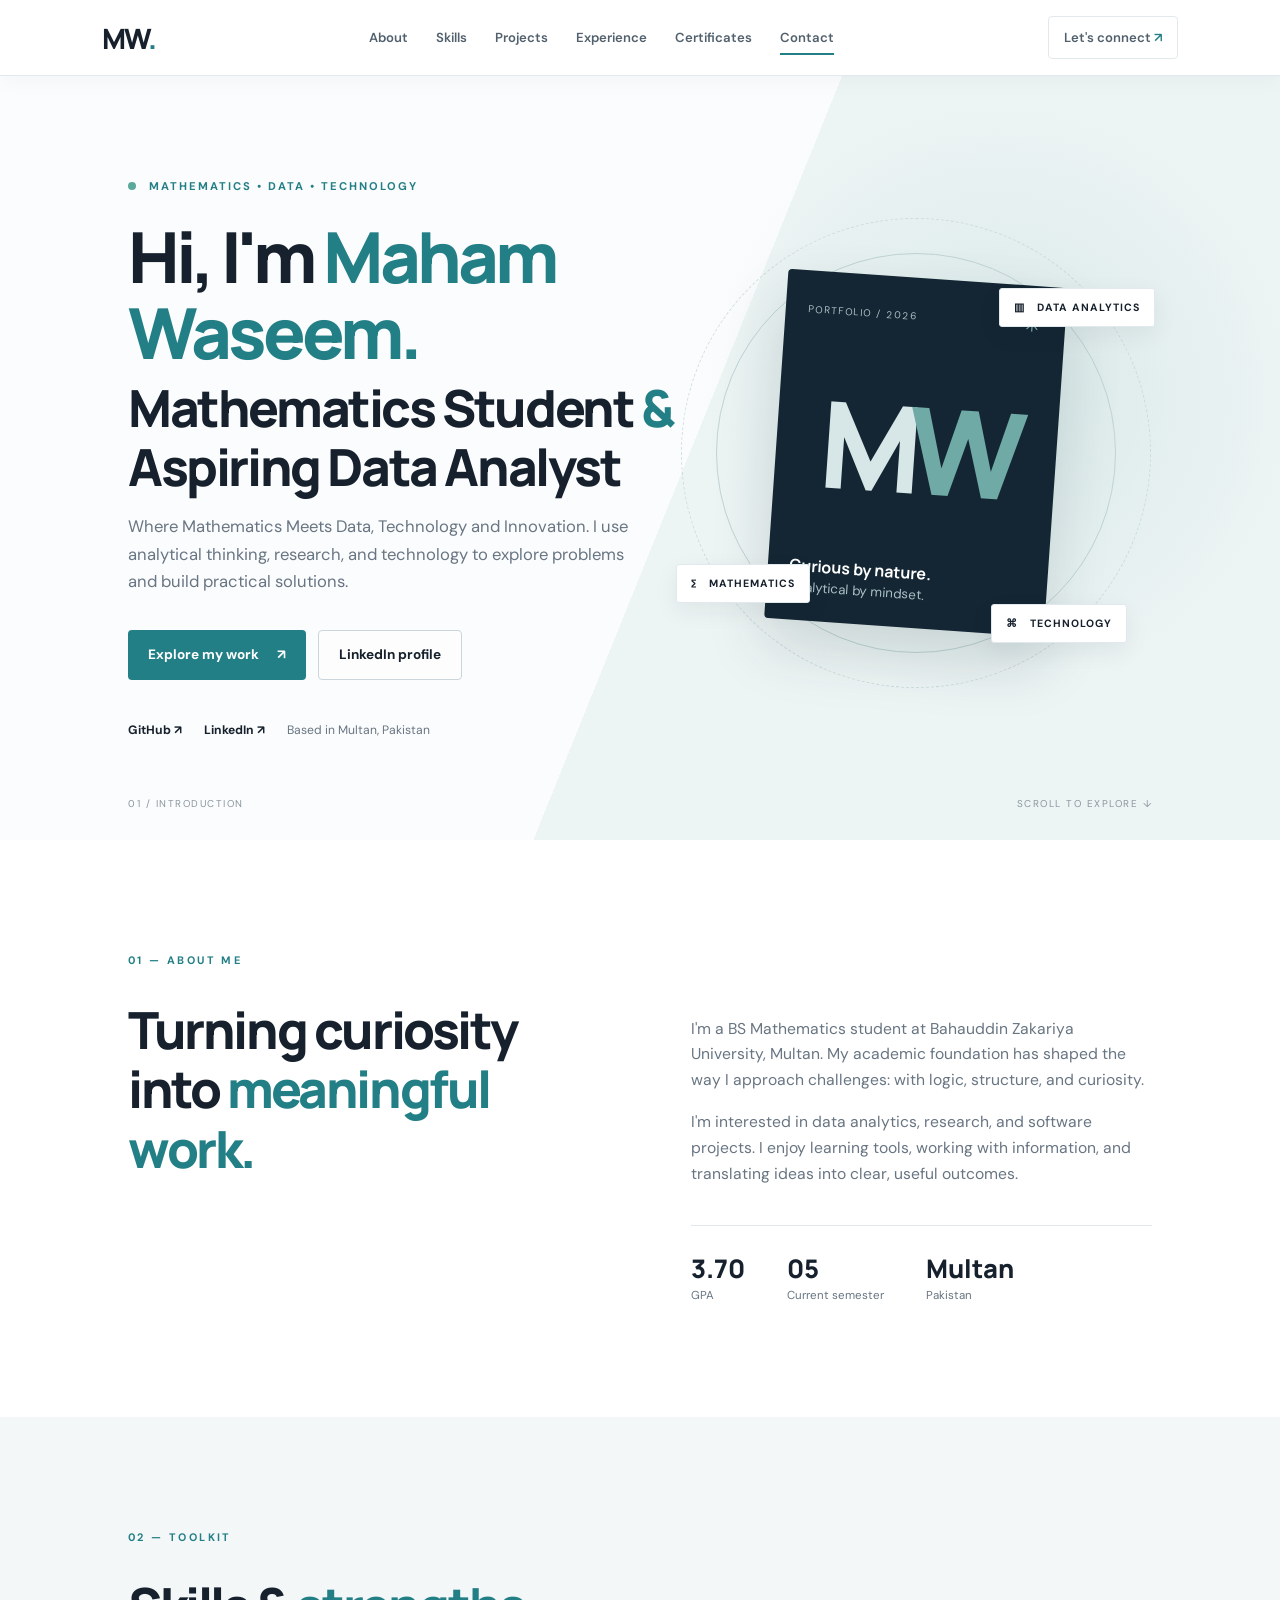
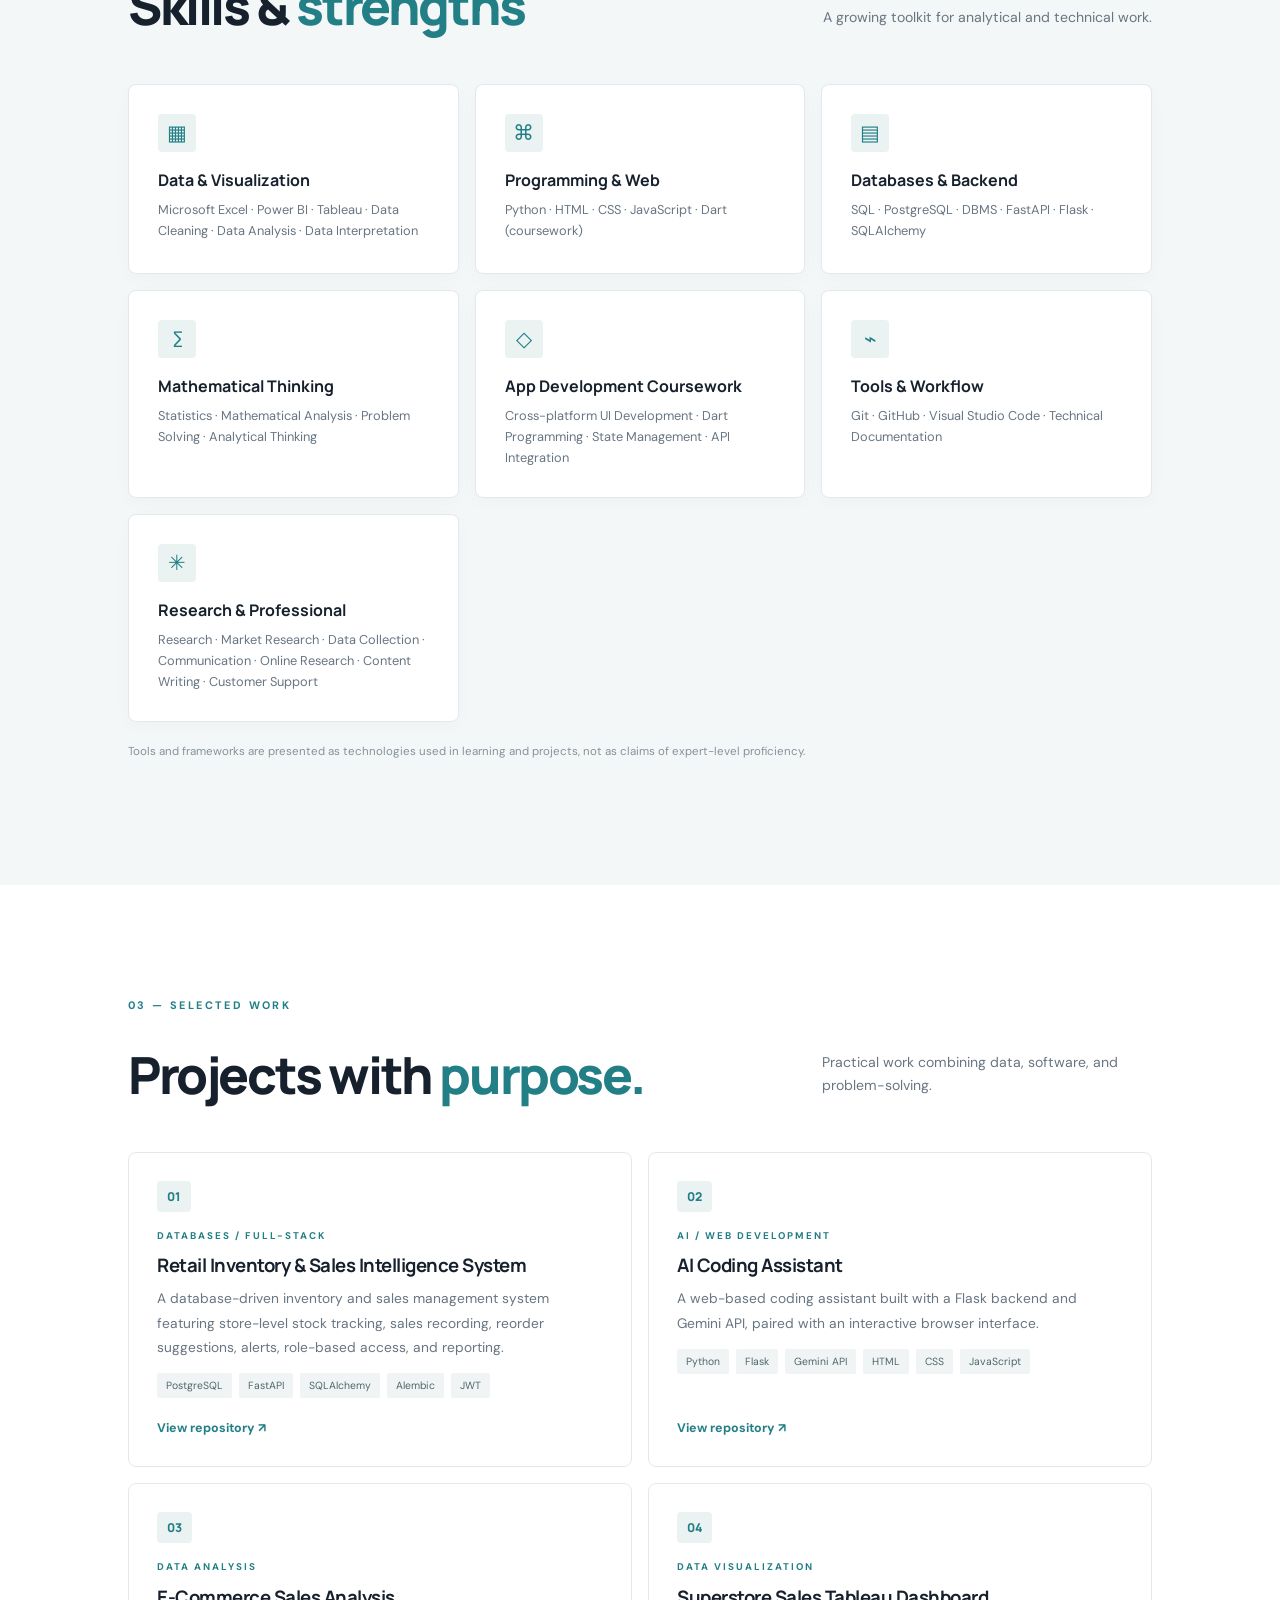
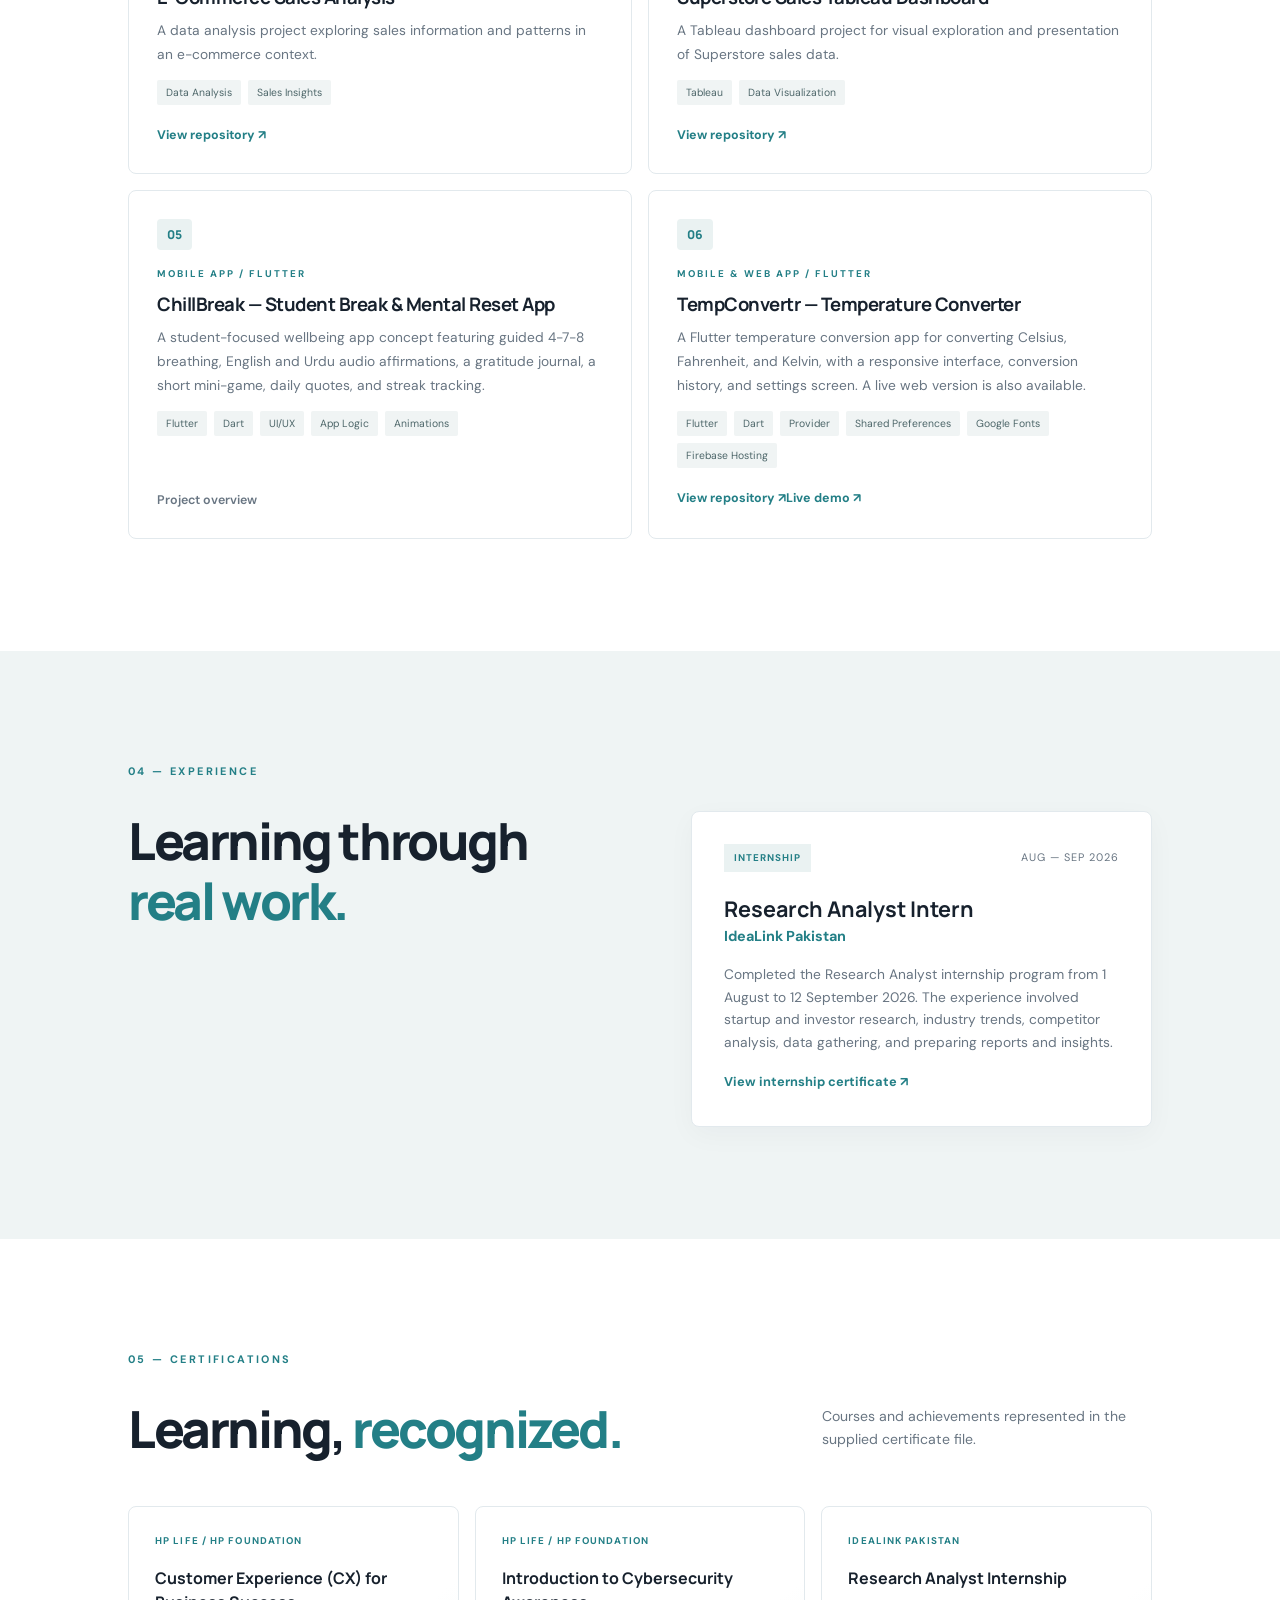
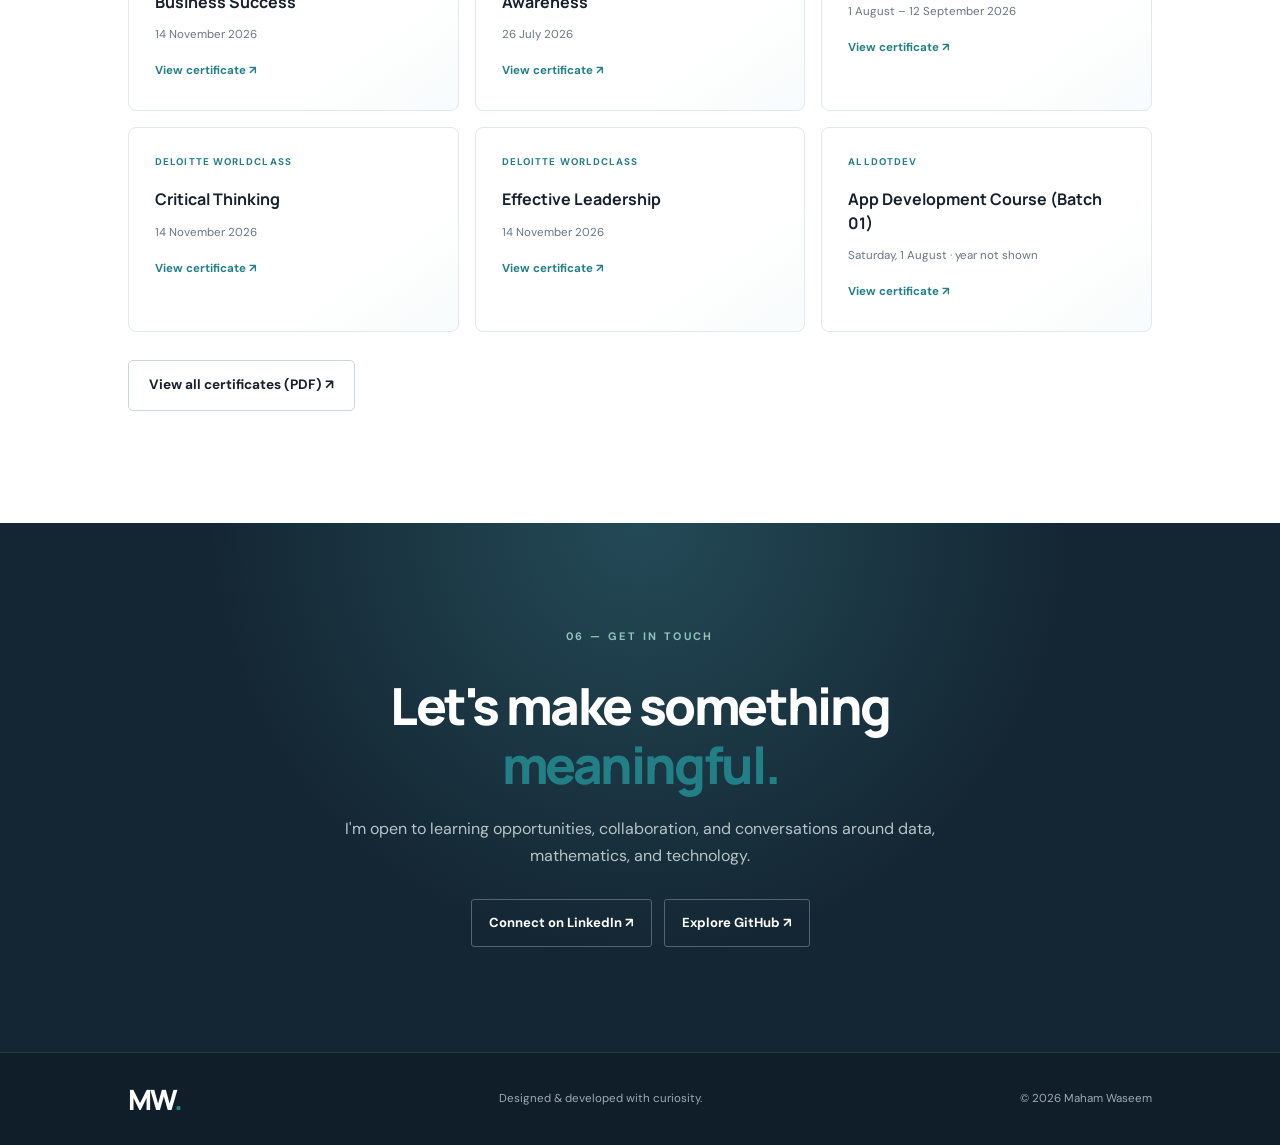
==== index.html @ f06b2d62 "Add TempConvertr Flutter project to portfolio" ====
<!doctype html>
<html lang="en">
<head>
<meta charset="utf-8"><meta name="viewport" content="width=device-width, initial-scale=1">
<meta name="description" content="Maham Waseem — Mathematics student, aspiring data analyst, and technology enthusiast.">
<title>Maham Waseem | Portfolio</title>
<link rel="preconnect" href="https://fonts.googleapis.com"><link rel="preconnect" href="https://fonts.gstatic.com" crossorigin>
<link href="https://fonts.googleapis.com/css2?family=DM+Sans:wght@400;500;600;700&family=Manrope:wght@400;500;600;700;800&display=swap" rel="stylesheet">
<link rel="stylesheet" href="style.css">
</head>
<body>
<header class="site-header"><a class="brand" href="#home">MW<span>.</span></a><nav><a href="#about">About</a><a href="#skills">Skills</a><a href="#projects">Projects</a><a href="#experience">Experience</a><a href="#certifications">Certificates</a><a href="#contact">Contact</a></nav><a class="header-cta" href="#contact">Let's connect <span>↗</span></a></header>
<main>
<section class="hero section" id="home">
<div class="hero-copy"><p class="eyebrow"><span class="status-dot"></span> MATHEMATICS • DATA • TECHNOLOGY</p><h1>Hi, I'm <span>Maham Waseem.</span></h1><h2>Mathematics Student <i>&</i> Aspiring Data Analyst</h2><p class="lead">Where Mathematics Meets Data, Technology and Innovation. I use analytical thinking, research, and technology to explore problems and build practical solutions.</p><div class="hero-actions"><a class="btn primary" href="#projects">Explore my work <span>↗</span></a><a class="btn secondary" href="https://linkedin.com/in/maham-waseem-89735134a" target="_blank" rel="noreferrer">LinkedIn profile</a></div><div class="social-row"><a href="https://github.com/Maham-coree" target="_blank" rel="noreferrer">GitHub ↗</a><a href="https://linkedin.com/in/maham-waseem-89735134a" target="_blank" rel="noreferrer">LinkedIn ↗</a><span>Based in Multan, Pakistan</span></div></div>
<div class="hero-visual"><div class="orbit orbit-one"></div><div class="orbit orbit-two"></div><div class="profile-card"><div class="card-top"><span>PORTFOLIO / 2026</span><span class="spark">✳</span></div><div class="monogram">M<span>W</span></div><div class="card-bottom"><strong>Curious by nature.</strong><small>Analytical by mindset.</small></div></div><div class="floating-tag tag-data">▥ &nbsp; DATA ANALYTICS</div><div class="floating-tag tag-math">∑ &nbsp; MATHEMATICS</div><div class="floating-tag tag-tech">⌘ &nbsp; TECHNOLOGY</div></div>
<div class="hero-foot"><span>01 / INTRODUCTION</span><span>SCROLL TO EXPLORE ↓</span></div></section>
<section class="section about-section" id="about"><div class="section-kicker">01 — ABOUT ME</div><div class="section-grid"><div><h2>Turning curiosity into <span>meaningful work.</span></h2></div><div class="about-text"><p>I'm a BS Mathematics student at Bahauddin Zakariya University, Multan. My academic foundation has shaped the way I approach challenges: with logic, structure, and curiosity.</p><p>I'm interested in data analytics, research, and software projects. I enjoy learning tools, working with information, and translating ideas into clear, useful outcomes.</p><div class="facts"><div><strong>3.70</strong><small>GPA</small></div><div><strong>05</strong><small>Current semester</small></div><div><strong>Multan</strong><small>Pakistan</small></div></div></div></div></section>
<section class="section skills-section" id="skills"><div class="section-kicker">02 — TOOLKIT</div><div class="section-heading"><h2>Skills & <span>strengths</span></h2><p>A growing toolkit for analytical and technical work.</p></div><div class="skill-grid"><article class="skill-card"><div class="skill-icon">▦</div><h3>Data & Visualization</h3><p>Microsoft Excel · Power BI · Tableau · Data Cleaning · Data Analysis · Data Interpretation</p></article><article class="skill-card"><div class="skill-icon">⌘</div><h3>Programming & Web</h3><p>Python · HTML · CSS · JavaScript · Dart (coursework)</p></article><article class="skill-card"><div class="skill-icon">▤</div><h3>Databases & Backend</h3><p>SQL · PostgreSQL · DBMS · FastAPI · Flask · SQLAlchemy</p></article><article class="skill-card"><div class="skill-icon">∑</div><h3>Mathematical Thinking</h3><p>Statistics · Mathematical Analysis · Problem Solving · Analytical Thinking</p></article><article class="skill-card"><div class="skill-icon">◇</div><h3>App Development Coursework</h3><p>Cross-platform UI Development · Dart Programming · State Management · API Integration</p></article><article class="skill-card"><div class="skill-icon">⌁</div><h3>Tools & Workflow</h3><p>Git · GitHub · Visual Studio Code · Technical Documentation</p></article><article class="skill-card"><div class="skill-icon">✳</div><h3>Research & Professional</h3><p>Research · Market Research · Data Collection · Communication · Online Research · Content Writing · Customer Support</p></article></div><p class="subtle-note">Tools and frameworks are presented as technologies used in learning and projects, not as claims of expert-level proficiency.</p></section>
<section class="section projects-section" id="projects"><div class="section-kicker">03 — SELECTED WORK</div><div class="section-heading"><h2>Projects with <span>purpose.</span></h2><p>Practical work combining data, software, and problem-solving.</p></div><div class="project-list">
<article class="project-card"><div class="project-number">01</div><div class="project-main"><p class="project-type">DATABASES / FULL-STACK</p><h3>Retail Inventory & Sales Intelligence System</h3><p>A database-driven inventory and sales management system featuring store-level stock tracking, sales recording, reorder suggestions, alerts, role-based access, and reporting.</p><div class="tags"><span>PostgreSQL</span><span>FastAPI</span><span>SQLAlchemy</span><span>Alembic</span><span>JWT</span></div></div><a class="project-link" href="https://github.com/Maham-coree/retail-inventory-sales-intelligence" target="_blank" rel="noreferrer">View repository ↗</a></article>
<article class="project-card"><div class="project-number">02</div><div class="project-main"><p class="project-type">AI / WEB DEVELOPMENT</p><h3>AI Coding Assistant</h3><p>A web-based coding assistant built with a Flask backend and Gemini API, paired with an interactive browser interface.</p><div class="tags"><span>Python</span><span>Flask</span><span>Gemini API</span><span>HTML</span><span>CSS</span><span>JavaScript</span></div></div><a class="project-link" href="https://github.com/Maham-coree/AI-Coding-Assistant-" target="_blank" rel="noreferrer">View repository ↗</a></article>
<article class="project-card"><div class="project-number">03</div><div class="project-main"><p class="project-type">DATA ANALYSIS</p><h3>E-Commerce Sales Analysis</h3><p>A data analysis project exploring sales information and patterns in an e-commerce context.</p><div class="tags"><span>Data Analysis</span><span>Sales Insights</span></div></div><a class="project-link" href="https://github.com/Maham-coree/E_Commerce-Sales-Analysis" target="_blank" rel="noreferrer">View repository ↗</a></article>
<article class="project-card"><div class="project-number">04</div><div class="project-main"><p class="project-type">DATA VISUALIZATION</p><h3>Superstore Sales Tableau Dashboard</h3><p>A Tableau dashboard project for visual exploration and presentation of Superstore sales data.</p><div class="tags"><span>Tableau</span><span>Data Visualization</span></div></div><a class="project-link" href="https://github.com/Maham-coree/Superstore-Sales-Tableau-Dashboard" target="_blank" rel="noreferrer">View repository ↗</a></article>
<article class="project-card"><div class="project-number">05</div><div class="project-main"><p class="project-type">MOBILE APP / FLUTTER</p><h3>ChillBreak — Student Break & Mental Reset App</h3><p>A student-focused wellbeing app concept featuring guided 4-7-8 breathing, English and Urdu audio affirmations, a gratitude journal, a short mini-game, daily quotes, and streak tracking.</p><div class="tags"><span>Flutter</span><span>Dart</span><span>UI/UX</span><span>App Logic</span><span>Animations</span></div></div><span class="project-link project-status">Project overview</span></article>
<article class="project-card"><div class="project-number">06</div><div class="project-main"><p class="project-type">MOBILE & WEB APP / FLUTTER</p><h3>TempConvertr — Temperature Converter</h3><p>A Flutter temperature conversion app for converting Celsius, Fahrenheit, and Kelvin, with a responsive interface, conversion history, and settings screen. A live web version is also available.</p><div class="tags"><span>Flutter</span><span>Dart</span><span>Provider</span><span>Shared Preferences</span><span>Google Fonts</span><span>Firebase Hosting</span></div></div><div class="project-actions"><a class="project-link" href="https://github.com/Maham-coree/Flutter_Temp_Converter" target="_blank" rel="noreferrer">View repository ↗</a><a class="project-link" href="https://flutter-project-fcb9a.web.app" target="_blank" rel="noreferrer">Live demo ↗</a></div></article>
</div></section>
<section class="section experience-section" id="experience"><div class="section-kicker">04 — EXPERIENCE</div><div class="section-grid"><div><h2>Learning through <span>real work.</span></h2></div><div class="experience-card"><div class="experience-top"><span class="pill">INTERNSHIP</span><span class="date">AUG — SEP 2026</span></div><h3>Research Analyst Intern</h3><h4>IdeaLink Pakistan</h4><p>Completed the Research Analyst internship program from 1 August to 12 September 2026. The experience involved startup and investor research, industry trends, competitor analysis, data gathering, and preparing reports and insights.</p><a href="assets/certificates/certificates.pdf#page=3" target="_blank" rel="noreferrer">View internship certificate ↗</a></div></div></section>
<section class="section certifications-section" id="certifications"><div class="section-kicker">05 — CERTIFICATIONS</div><div class="section-heading"><h2>Learning, <span>recognized.</span></h2><p>Courses and achievements represented in the supplied certificate file.</p></div><div class="cert-grid"><article class="cert-card"><span>HP LIFE / HP FOUNDATION</span><h3>Customer Experience (CX) for Business Success</h3><small>14 November 2026</small><a class="cert-link" href="assets/certificates/certificates.pdf#page=1" target="_blank" rel="noreferrer">View certificate ↗</a></article><article class="cert-card"><span>HP LIFE / HP FOUNDATION</span><h3>Introduction to Cybersecurity Awareness</h3><small>26 July 2026</small><a class="cert-link" href="assets/certificates/certificates.pdf#page=2" target="_blank" rel="noreferrer">View certificate ↗</a></article><article class="cert-card"><span>IDEALINK PAKISTAN</span><h3>Research Analyst Internship</h3><small>1 August – 12 September 2026</small><a class="cert-link" href="assets/certificates/certificates.pdf#page=3" target="_blank" rel="noreferrer">View certificate ↗</a></article><article class="cert-card"><span>DELOITTE WORLDCLASS</span><h3>Critical Thinking</h3><small>14 November 2026</small><a class="cert-link" href="assets/certificates/certificates.pdf#page=4" target="_blank" rel="noreferrer">View certificate ↗</a></article><article class="cert-card"><span>DELOITTE WORLDCLASS</span><h3>Effective Leadership</h3><small>14 November 2026</small><a class="cert-link" href="assets/certificates/certificates.pdf#page=5" target="_blank" rel="noreferrer">View certificate ↗</a></article><article class="cert-card"><span>ALLDOTDEV</span><h3>App Development Course (Batch 01)</h3><small>Saturday, 1 August · year not shown</small><a class="cert-link" href="assets/certificates/certificates.pdf#page=6" target="_blank" rel="noreferrer">View certificate ↗</a></article></div><a class="btn secondary cert-download" href="assets/certificates/certificates.pdf" target="_blank" rel="noreferrer">View all certificates (PDF) ↗</a></section>
<section class="contact-section section" id="contact"><div class="section-kicker">06 — GET IN TOUCH</div><h2>Let's make something <span>meaningful.</span></h2><p>I'm open to learning opportunities, collaboration, and conversations around data, mathematics, and technology.</p><div class="contact-links"><a href="https://linkedin.com/in/maham-waseem-89735134a" target="_blank" rel="noreferrer">Connect on LinkedIn ↗</a><a href="https://github.com/Maham-coree" target="_blank" rel="noreferrer">Explore GitHub ↗</a></div></section>
</main><footer><a class="brand" href="#home">MW<span>.</span></a><span>Designed & developed with curiosity.</span><span>© <span id="year"></span> Maham Waseem</span></footer><script src="script.js"></script></body></html>
---- style.css ----
:root{--ink:#17212d;--muted:#687582;--paper:#f6f8fa;--white:#fff;--line:#e4e9ee;--accent:#287e83;--accent-dark:#195c62;--soft:#eaf2f2;--navy:#142633}*{box-sizing:border-box}html{scroll-behavior:smooth;scroll-padding-top:90px}body{margin:0;background:var(--paper);color:var(--ink);font-family:"DM Sans",sans-serif;line-height:1.65}a{color:inherit;text-decoration:none}.site-header{height:78px;display:flex;align-items:center;justify-content:space-between;padding:0 7.5%;background:rgba(255,255,255,.92);border-bottom:1px solid var(--line);position:sticky;top:0;z-index:20;backdrop-filter:blur(16px)}.brand{font:800 1.6rem "Manrope",sans-serif;letter-spacing:-2px}.brand span{color:var(--accent)}nav{display:flex;gap:28px}nav a,.header-cta{font-size:.82rem;font-weight:600;color:#51606d}nav a:hover,.header-cta:hover{color:var(--accent)}.header-cta{border:1px solid var(--line);padding:10px 15px;border-radius:4px}.header-cta span{color:var(--accent)}.section{padding:112px 10%}.hero{min-height:670px;display:grid;grid-template-columns:1.08fr .92fr;align-items:center;position:relative;overflow:hidden;padding-top:90px;padding-bottom:100px;background:linear-gradient(115deg,#f8fafb 54%,#eef4f4 54%)}.eyebrow,.section-kicker,.project-type{font-size:.7rem;letter-spacing:2px;font-weight:700;color:var(--accent)}.status-dot{display:inline-block;width:8px;height:8px;background:#5ba99b;border-radius:50%;margin-right:8px}.hero h1{font:800 clamp(2.8rem,5.5vw,5.2rem)/1.08 "Manrope",sans-serif;letter-spacing:-4px;margin:22px 0 8px}.hero h1 span,.section h2 span,.contact-section h2 span{color:var(--accent)}.hero h2{font:600 1.25rem "Manrope",sans-serif;letter-spacing:-.5px;margin:0 0 24px}.hero h2 i{color:var(--accent);font-style:normal}.lead{max-width:515px;color:var(--muted);font-size:1.04rem}.hero-actions{display:flex;gap:12px;margin:34px 0 40px}.btn{display:inline-flex;align-items:center;gap:18px;padding:13px 20px;border-radius:4px;font-size:.85rem;font-weight:700;transition:.2s}.btn.primary{background:var(--accent);color:white}.btn.primary:hover{background:var(--accent-dark);transform:translateY(-2px)}.btn.secondary{border:1px solid #cbd5dc;background:rgba(255,255,255,.55)}.btn.secondary:hover{border-color:var(--accent);color:var(--accent)}.social-row{display:flex;gap:22px;align-items:center;font-size:.76rem;color:var(--muted)}.social-row a{color:var(--ink);font-weight:700}.hero-visual{height:440px;position:relative;display:grid;place-items:center}.profile-card{width:280px;height:350px;background:var(--navy);color:white;border-radius:4px;padding:22px;display:flex;flex-direction:column;justify-content:space-between;transform:rotate(4deg);box-shadow:0 28px 60px #122d3326;z-index:2}.card-top,.card-bottom{display:flex;justify-content:space-between;align-items:center}.card-top{font-size:.62rem;letter-spacing:1.5px;color:#a9c0c5}.spark{font-size:1.3rem;color:#8cc2bd}.monogram{font:800 7.5rem "Manrope",sans-serif;letter-spacing:-15px;color:#d7e7e7;text-align:center}.monogram span{color:#70aaa7}.card-bottom{display:flex;flex-direction:column;align-items:flex-start}.card-bottom strong{font:700 1rem "Manrope"}.card-bottom small{color:#a9c0c5}.orbit{position:absolute;border:1px solid #bfd4d3;border-radius:50%;width:400px;height:400px}.orbit-two{width:470px;height:470px;border-style:dashed;opacity:.7}.floating-tag{position:absolute;background:white;padding:10px 14px;border:1px solid var(--line);box-shadow:0 8px 24px #17212d10;border-radius:3px;font-size:.66rem;font-weight:700;letter-spacing:1px;z-index:3}.tag-data{top:55px;right:-3px}.tag-math{bottom:70px;left:-5px}.tag-tech{bottom:30px;right:25px}.hero-foot{position:absolute;bottom:28px;left:10%;right:10%;display:flex;justify-content:space-between;color:#8a969e;font-size:.62rem;letter-spacing:1.5px}.section-kicker{margin-bottom:30px}.section h2,.contact-section h2{font:800 clamp(2.1rem,4vw,3.5rem)/1.16 "Manrope",sans-serif;letter-spacing:-2px;margin:0}.section-grid{display:grid;grid-template-columns:1fr 1fr;gap:10%;align-items:start}.about-section{background:white}.about-text{color:var(--muted);font-size:.98rem}.facts{display:flex;gap:42px;margin-top:38px;border-top:1px solid var(--line);padding-top:25px}.facts div{display:flex;flex-direction:column}.facts strong{font:800 1.6rem "Manrope";color:var(--ink)}.facts small{color:var(--muted);font-size:.72rem}.skills-section{background:#f4f7f8}.section-heading{display:flex;align-items:end;justify-content:space-between;margin-bottom:42px;gap:20px}.section-heading p{color:var(--muted);font-size:.88rem;max-width:330px;margin:0 0 7px}.skill-grid{display:grid;grid-template-columns:repeat(3,1fr);gap:14px}.skill-card{background:white;border:1px solid var(--line);padding:27px 25px;min-height:190px;transition:.2s}.skill-card:hover,.cert-card:hover{transform:translateY(-4px);box-shadow:0 15px 35px #182c3210}.skill-icon{width:38px;height:38px;border-radius:4px;background:var(--soft);color:var(--accent);display:grid;place-items:center;font-size:1.3rem}.skill-card h3,.cert-card h3{font:700 1rem "Manrope";margin:17px 0 8px}.skill-card p{font-size:.8rem;color:var(--muted);margin:0}.subtle-note{font-size:.72rem;color:#87929b;margin-top:20px}.projects-section{background:white}.project-list{border-top:1px solid var(--line)}.project-card{display:grid;grid-template-columns:60px 1fr auto;gap:28px;padding:32px 0;border-bottom:1px solid var(--line);align-items:center}.project-number{font:700 .85rem "Manrope";color:#9ca8ad}.project-type{font-size:.61rem;margin:0 0 8px}.project-main h3{font:700 1.23rem "Manrope";margin:0 0 8px;letter-spacing:-.5px}.project-main>p:not(.project-type){font-size:.86rem;color:var(--muted);max-width:700px;margin:0 0 14px}.tags{display:flex;gap:7px;flex-wrap:wrap}.tags span{font-size:.65rem;padding:4px 9px;background:#f0f4f4;color:#4e676a;border-radius:2px}.project-link{white-space:nowrap;color:var(--accent);font-weight:700;font-size:.78rem}.experience-section{background:#eff4f4}.experience-card{background:white;border:1px solid var(--line);padding:32px}.experience-top{display:flex;justify-content:space-between;align-items:center}.pill{font-size:.61rem;letter-spacing:1px;font-weight:700;background:var(--soft);color:var(--accent);padding:6px 10px}.date{font-size:.68rem;color:var(--muted);letter-spacing:1px}.experience-card h3{font:700 1.35rem "Manrope";margin:22px 0 2px}.experience-card h4{font-size:.9rem;color:var(--accent);margin:0}.experience-card p{color:var(--muted);font-size:.86rem}.experience-card>a{font-weight:700;color:var(--accent);font-size:.8rem}.certifications-section{background:white}.cert-grid{display:grid;grid-template-columns:repeat(3,1fr);gap:14px}.cert-card{border:1px solid var(--line);padding:24px;min-height:175px;transition:.2s}.cert-card>span{font-size:.61rem;letter-spacing:1.1px;color:var(--accent);font-weight:700}.cert-card h3{line-height:1.4;min-height:45px}.cert-card small{font-size:.72rem;color:var(--muted)}.cert-download{margin-top:28px}.contact-section{background:var(--navy);color:white;text-align:center;padding-top:105px;padding-bottom:105px}.contact-section .section-kicker{color:#91c4bf}.contact-section h2{max-width:760px;margin:auto}.contact-section>p{max-width:600px;margin:22px auto 30px;color:#b6c5c9}.contact-links{display:flex;justify-content:center;gap:12px}.contact-links a{border:1px solid #51666e;padding:12px 17px;border-radius:3px;font-size:.82rem;font-weight:700}.contact-links a:hover{background:var(--accent);border-color:var(--accent)}footer{padding:27px 10%;display:flex;justify-content:space-between;align-items:center;background:#101e29;color:#9cabb1;font-size:.72rem}footer .brand{color:white} @media(max-width:950px){nav{gap:14px}nav a{font-size:.75rem}.hero{padding-left:7%;padding-right:7%}.section{padding-left:7%;padding-right:7%}.hero-foot{left:7%;right:7%}.skill-grid,.cert-grid{grid-template-columns:repeat(2,1fr)}}@media(max-width:700px){.site-header{height:auto;min-height:70px;padding:14px 6%;flex-wrap:wrap;gap:12px}.site-header nav{order:3;width:100%;overflow:auto;padding:7px 0 3px;gap:20px}.site-header nav a{white-space:nowrap}.header-cta{font-size:.72rem}.hero{display:block;padding:75px 7% 90px;min-height:auto;background:linear-gradient(160deg,#f8fafb 64%,#eef4f4 64%)}.hero h1{font-size:3.25rem;letter-spacing:-2.8px}.hero h2{font-size:1.05rem}.hero-visual{height:390px;margin-top:30px}.profile-card{width:235px;height:300px}.monogram{font-size:6.2rem}.orbit{width:330px;height:330px}.orbit-two{width:380px;height:380px}.floating-tag{font-size:.56rem;padding:8px 10px}.tag-data{right:-4px}.tag-math{left:-5px}.hero-foot{font-size:.52rem}.section{padding:78px 7%}.section-grid{grid-template-columns:1fr;gap:25px}.section-heading{display:block}.section-heading p{margin-top:13px}.skill-grid,.cert-grid{grid-template-columns:1fr}.skill-card{min-height:auto}.project-card{grid-template-columns:30px 1fr;gap:15px}.project-link{grid-column:2}.project-main h3{font-size:1.08rem}.experience-card{padding:23px}.facts{gap:25px}.contact-section h2{font-size:2.4rem}.contact-links{flex-direction:column;align-items:center}footer{padding:24px 7%;gap:12px;flex-wrap:wrap}footer span:nth-child(2){order:3;width:100%}}
/* Premium motion and accessibility polish */
:root{scroll-behavior:smooth}
::selection{background:#cce2df;color:#142633}
.site-header{transition:box-shadow .25s ease,background .25s ease}
.site-header.is-scrolled{box-shadow:0 8px 30px #1426330d}
nav a{position:relative}
nav a::after{content:"";position:absolute;left:0;right:100%;bottom:-7px;height:2px;background:var(--accent);transition:right .25s ease}
nav a:hover::after,nav a.is-active::after{right:0}
.hero-visual .orbit-one{animation:orbitDrift 18s ease-in-out infinite alternate}
.hero-visual .orbit-two{animation:orbitDrift 24s ease-in-out infinite alternate-reverse}
.profile-card{animation:cardFloat 7s ease-in-out infinite}
.floating-tag{animation:tagFloat 6s ease-in-out infinite}
.tag-math{animation-delay:-2s}.tag-tech{animation-delay:-4s}
.reveal{opacity:0;transform:translateY(24px);transition:opacity .7s ease,transform .7s cubic-bezier(.2,.7,.2,1)}
.reveal.is-visible{opacity:1;transform:translateY(0)}
.project-card,.skill-card,.cert-card,.experience-card{transition:transform .28s ease,box-shadow .28s ease,border-color .28s ease}
.project-card:hover{border-color:#bfd5d3}
.project-card:hover .project-number{color:var(--accent)}
.contact-links a,.project-link,.experience-card>a{transition:color .2s ease,background .2s ease,border-color .2s ease}
@keyframes orbitDrift{from{transform:translate3d(-8px,5px,0) rotate(-4deg)}to{transform:translate3d(9px,-7px,0) rotate(5deg)}}
@keyframes cardFloat{0%,100%{transform:translateY(0) rotate(4deg)}50%{transform:translateY(-10px) rotate(2.5deg)}}
@keyframes tagFloat{0%,100%{transform:translateY(0)}50%{transform:translateY(-7px)}}
@media(prefers-reduced-motion:reduce){*,*::before,*::after{scroll-behavior:auto!important;animation-duration:.01ms!important;animation-iteration-count:1!important;transition-duration:.01ms!important}.reveal{opacity:1;transform:none}}

.cert-link{display:inline-block;margin-top:12px;font-size:.72rem;font-weight:700;color:var(--accent)}
.cert-link:hover{text-decoration:underline}


/* Portfolio refinement: clearer hierarchy, more deliberate cards, and responsive polish */
:root{--accent:#237f86;--accent-dark:#155d65;--paper:#f7f9fb;--line:#e2e9ed}
body{background:var(--paper)}
.site-header{height:76px;padding-inline:8%;box-shadow:0 4px 22px rgba(20,38,51,.035)}
.brand{font-size:1.75rem}
.hero{background:radial-gradient(circle at 78% 42%,rgba(116,177,174,.17),transparent 28%),linear-gradient(112deg,#fbfcfd 53%,#edf4f4 53%)}
.hero h1{max-width:690px}
.section-kicker{font-size:.68rem;letter-spacing:2.4px}
.section-heading{margin-bottom:48px}
.section-heading h2,.section h2,.contact-section h2{letter-spacing:-2.4px}
.skill-grid{gap:16px}
.skill-card{border-radius:8px;padding:29px;box-shadow:0 5px 20px rgba(20,38,51,.025)}
.skill-card:hover,.cert-card:hover{border-color:#c6dada;box-shadow:0 18px 38px rgba(20,38,51,.075)}
.project-list{display:grid;grid-template-columns:repeat(2,minmax(0,1fr));gap:16px;border:0}
.project-card{position:relative;display:flex;flex-direction:column;align-items:flex-start;gap:16px;padding:28px;border:1px solid var(--line);border-radius:8px;background:#fff;min-height:260px;transition:transform .28s ease,box-shadow .28s ease,border-color .28s ease}
.project-card:hover{transform:translateY(-5px);box-shadow:0 18px 38px rgba(20,38,51,.075);border-color:#bdd6d5}
.project-number{font:800 .76rem "Manrope";color:var(--accent);background:var(--soft);padding:7px 10px;border-radius:4px}
.project-main h3{font-size:1.16rem;line-height:1.4}
.project-main>p:not(.project-type){line-height:1.75}
.project-link{margin-top:auto;padding-top:4px}
.project-status{color:var(--muted);font-weight:600;cursor:default}
.cert-grid{gap:16px}
.cert-card{display:flex;flex-direction:column;align-items:flex-start;border-radius:8px;min-height:205px;padding:26px;background:linear-gradient(145deg,#fff 70%,#f7fbfb)}
.cert-card h3{min-height:0;line-height:1.45;margin:18px 0 12px}
.cert-card small{display:block;line-height:1.5}
.cert-link{margin-top:16px;padding-top:2px;display:inline-flex;align-items:center;gap:6px}
.cert-download{border-radius:5px}
.experience-card{border-radius:8px;box-shadow:0 8px 28px rgba(20,38,51,.035)}
.contact-section{background:radial-gradient(circle at 50% 0%,#244a57 0,#142633 52%);}
footer{border-top:1px solid #263b47}
@media(max-width:700px){.project-list{grid-template-columns:1fr}.project-card{min-height:0;padding:23px}.cert-card{min-height:0}.section-heading{margin-bottom:30px}}
@media(min-width:701px) and (max-width:950px){.project-list{grid-template-columns:1fr 1fr}.project-card{padding:22px}}
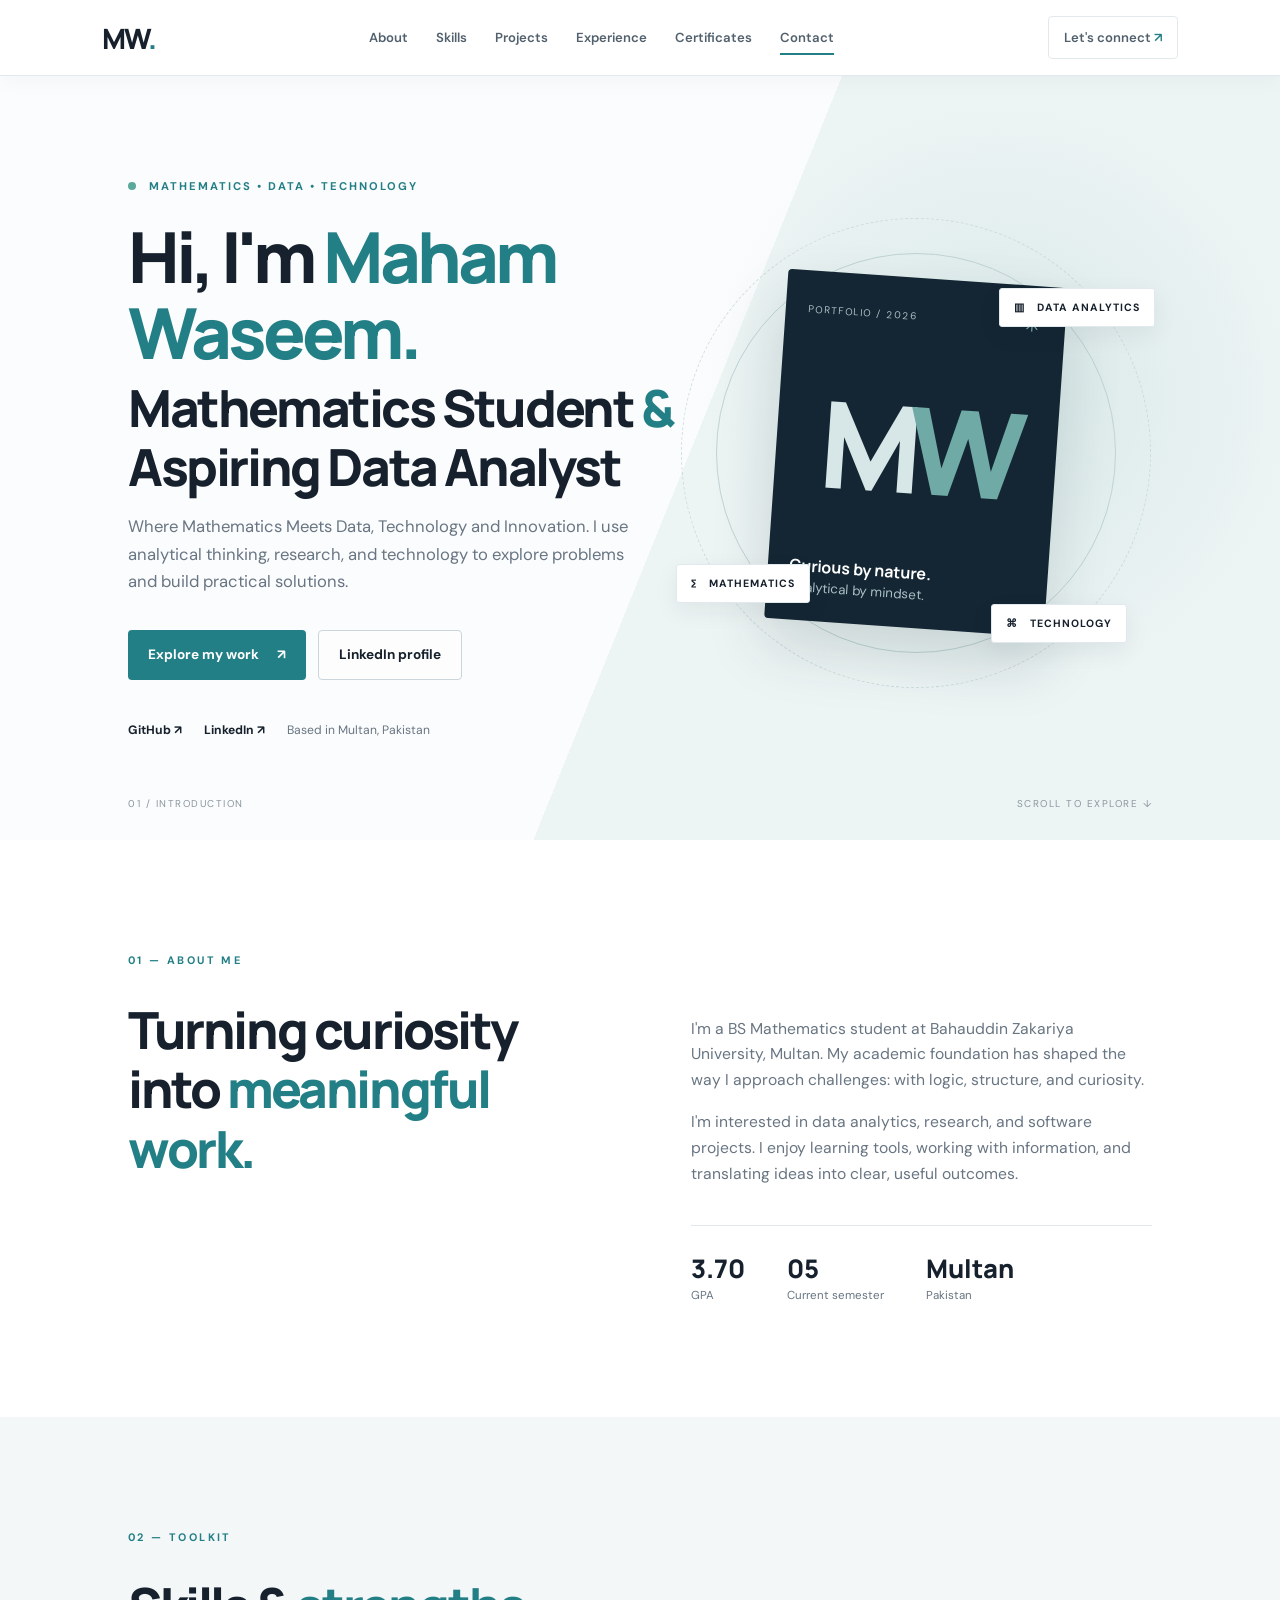
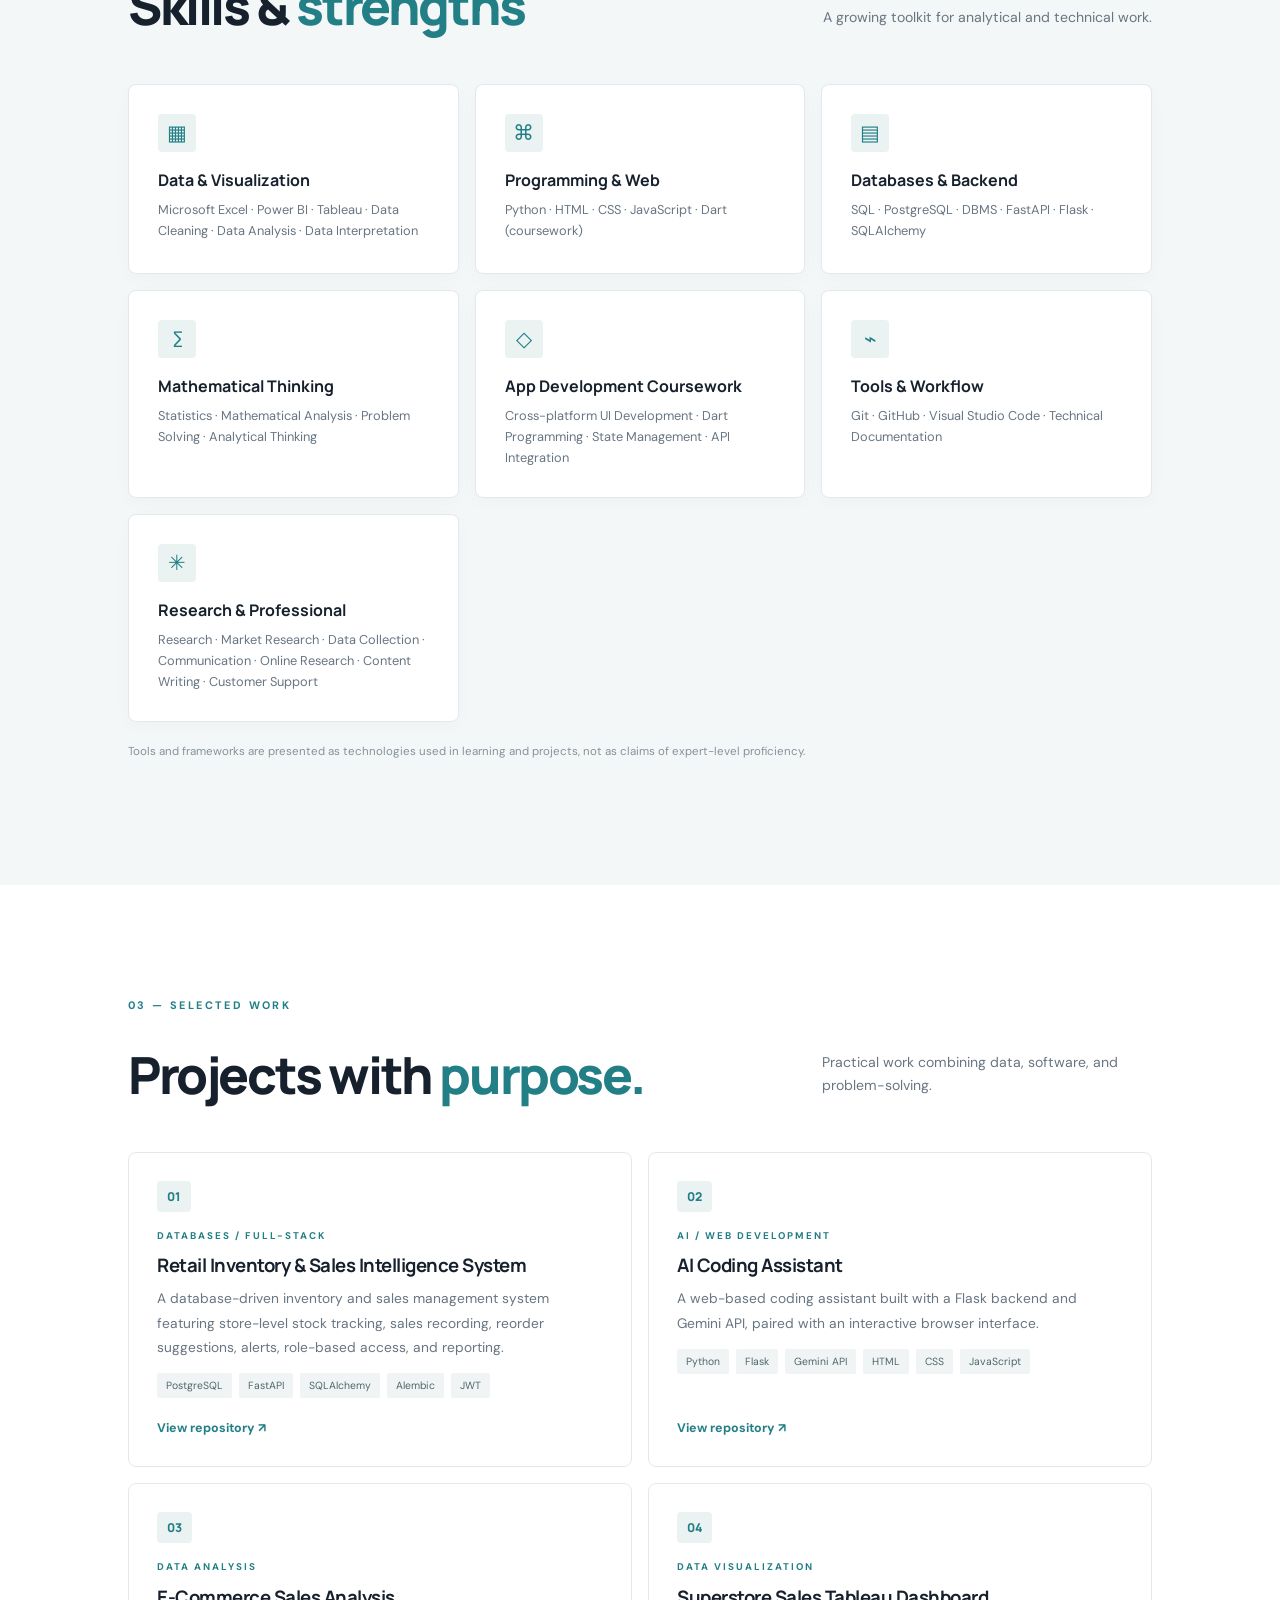
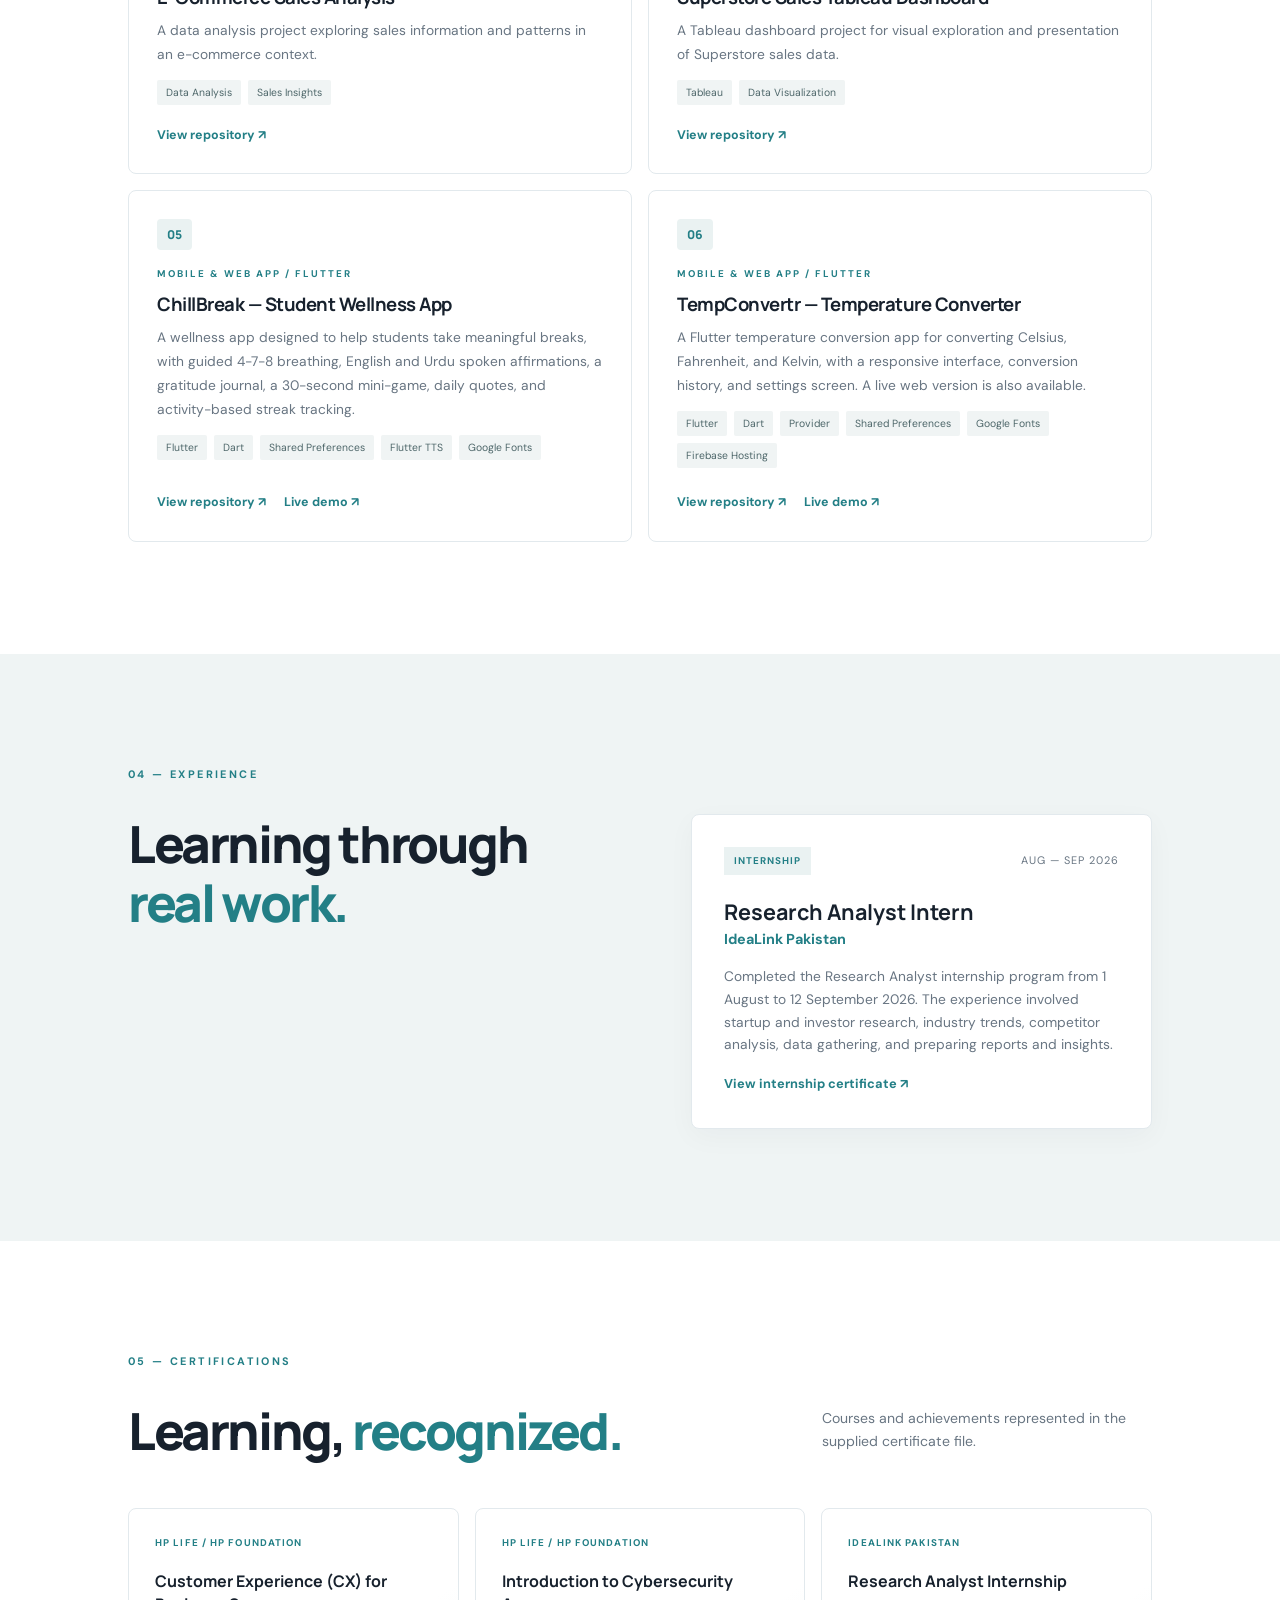
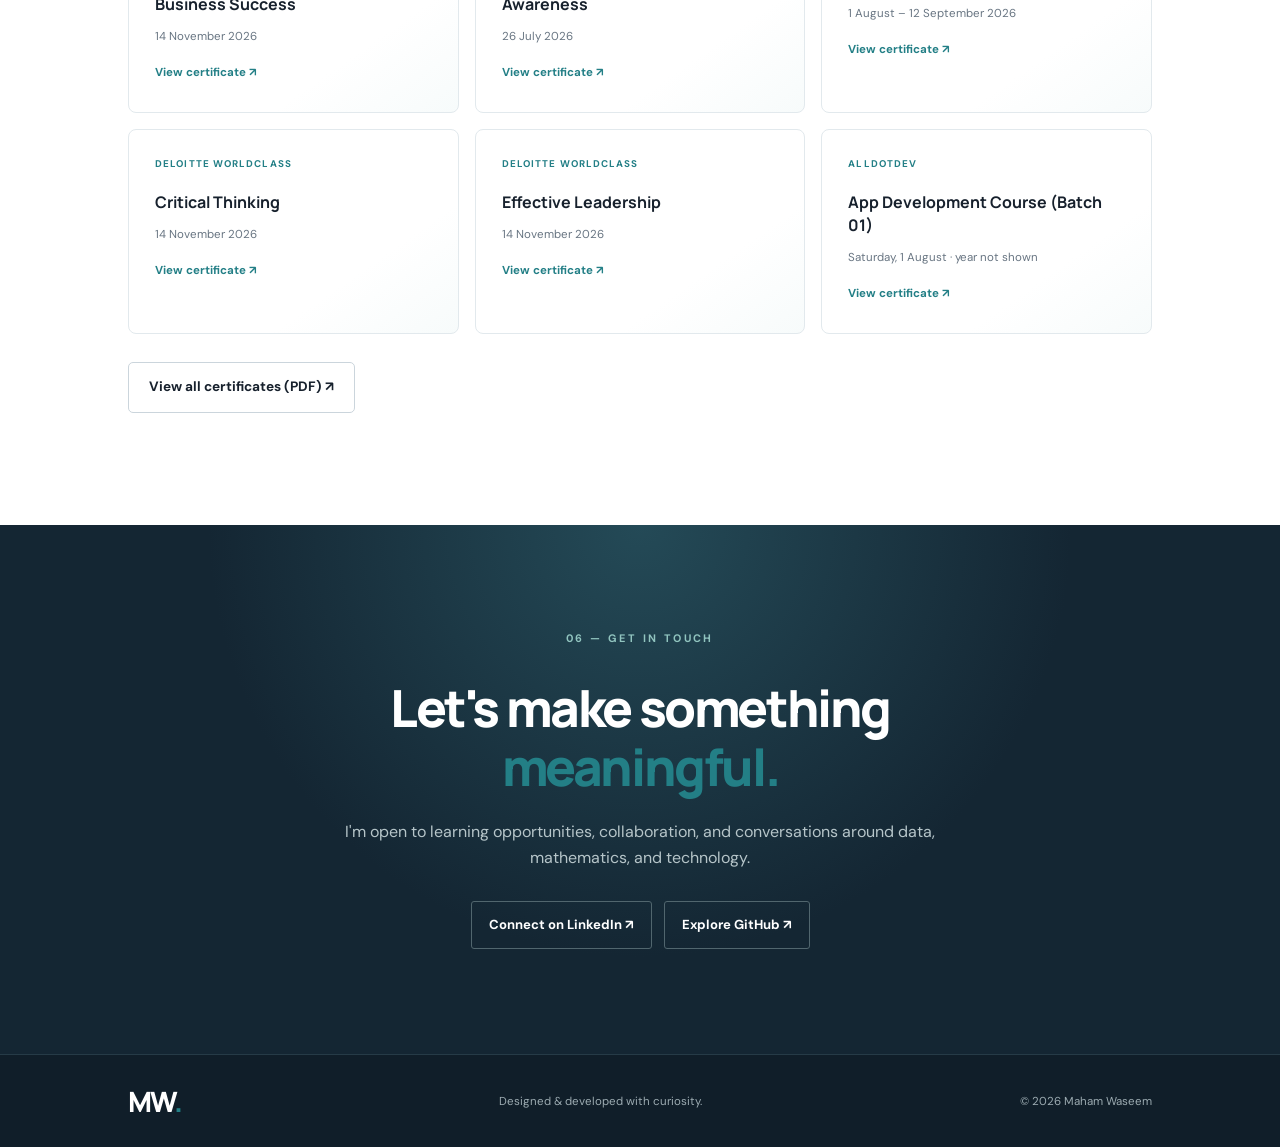
==== commit d018fa6d: "Add ChillBreak repository and live demo links" ====
--- a/index.html
+++ b/index.html
@@ -22,7 +22,7 @@
 <article class="project-card"><div class="project-number">02</div><div class="project-main"><p class="project-type">AI / WEB DEVELOPMENT</p><h3>AI Coding Assistant</h3><p>A web-based coding assistant built with a Flask backend and Gemini API, paired with an interactive browser interface.</p><div class="tags"><span>Python</span><span>Flask</span><span>Gemini API</span><span>HTML</span><span>CSS</span><span>JavaScript</span></div></div><a class="project-link" href="https://github.com/Maham-coree/AI-Coding-Assistant-" target="_blank" rel="noreferrer">View repository ↗</a></article>
 <article class="project-card"><div class="project-number">03</div><div class="project-main"><p class="project-type">DATA ANALYSIS</p><h3>E-Commerce Sales Analysis</h3><p>A data analysis project exploring sales information and patterns in an e-commerce context.</p><div class="tags"><span>Data Analysis</span><span>Sales Insights</span></div></div><a class="project-link" href="https://github.com/Maham-coree/E_Commerce-Sales-Analysis" target="_blank" rel="noreferrer">View repository ↗</a></article>
 <article class="project-card"><div class="project-number">04</div><div class="project-main"><p class="project-type">DATA VISUALIZATION</p><h3>Superstore Sales Tableau Dashboard</h3><p>A Tableau dashboard project for visual exploration and presentation of Superstore sales data.</p><div class="tags"><span>Tableau</span><span>Data Visualization</span></div></div><a class="project-link" href="https://github.com/Maham-coree/Superstore-Sales-Tableau-Dashboard" target="_blank" rel="noreferrer">View repository ↗</a></article>
-<article class="project-card"><div class="project-number">05</div><div class="project-main"><p class="project-type">MOBILE APP / FLUTTER</p><h3>ChillBreak — Student Break & Mental Reset App</h3><p>A student-focused wellbeing app concept featuring guided 4-7-8 breathing, English and Urdu audio affirmations, a gratitude journal, a short mini-game, daily quotes, and streak tracking.</p><div class="tags"><span>Flutter</span><span>Dart</span><span>UI/UX</span><span>App Logic</span><span>Animations</span></div></div><span class="project-link project-status">Project overview</span></article>
+<article class="project-card"><div class="project-number">05</div><div class="project-main"><p class="project-type">MOBILE & WEB APP / FLUTTER</p><h3>ChillBreak — Student Wellness App</h3><p>A wellness app designed to help students take meaningful breaks, with guided 4-7-8 breathing, English and Urdu spoken affirmations, a gratitude journal, a 30-second mini-game, daily quotes, and activity-based streak tracking.</p><div class="tags"><span>Flutter</span><span>Dart</span><span>Shared Preferences</span><span>Flutter TTS</span><span>Google Fonts</span></div></div><div class="project-actions"><a class="project-link" href="https://github.com/Maham-coree/ChillBreak_App" target="_blank" rel="noreferrer">View repository ↗</a><a class="project-link" href="https://chillbreak-app.web.app" target="_blank" rel="noreferrer">Live demo ↗</a></div></article>
 <article class="project-card"><div class="project-number">06</div><div class="project-main"><p class="project-type">MOBILE & WEB APP / FLUTTER</p><h3>TempConvertr — Temperature Converter</h3><p>A Flutter temperature conversion app for converting Celsius, Fahrenheit, and Kelvin, with a responsive interface, conversion history, and settings screen. A live web version is also available.</p><div class="tags"><span>Flutter</span><span>Dart</span><span>Provider</span><span>Shared Preferences</span><span>Google Fonts</span><span>Firebase Hosting</span></div></div><div class="project-actions"><a class="project-link" href="https://github.com/Maham-coree/Flutter_Temp_Converter" target="_blank" rel="noreferrer">View repository ↗</a><a class="project-link" href="https://flutter-project-fcb9a.web.app" target="_blank" rel="noreferrer">Live demo ↗</a></div></article>
 </div></section>
 <section class="section experience-section" id="experience"><div class="section-kicker">04 — EXPERIENCE</div><div class="section-grid"><div><h2>Learning through <span>real work.</span></h2></div><div class="experience-card"><div class="experience-top"><span class="pill">INTERNSHIP</span><span class="date">AUG — SEP 2026</span></div><h3>Research Analyst Intern</h3><h4>IdeaLink Pakistan</h4><p>Completed the Research Analyst internship program from 1 August to 12 September 2026. The experience involved startup and investor research, industry trends, competitor analysis, data gathering, and preparing reports and insights.</p><a href="assets/certificates/certificates.pdf#page=3" target="_blank" rel="noreferrer">View internship certificate ↗</a></div></div></section>
--- a/style.css
+++ b/style.css
@@ -59,3 +59,9 @@
 footer{border-top:1px solid #263b47}
 @media(max-width:700px){.project-list{grid-template-columns:1fr}.project-card{min-height:0;padding:23px}.cert-card{min-height:0}.section-heading{margin-bottom:30px}}
 @media(min-width:701px) and (max-width:950px){.project-list{grid-template-columns:1fr 1fr}.project-card{padding:22px}}
+
+
+/* Multiple project links (repository + live demo) */
+.project-actions{display:flex;flex-wrap:wrap;gap:18px;margin-top:auto;padding-top:4px}
+.project-actions .project-link{margin-top:0}
+@media(max-width:700px){.project-actions{gap:14px}}
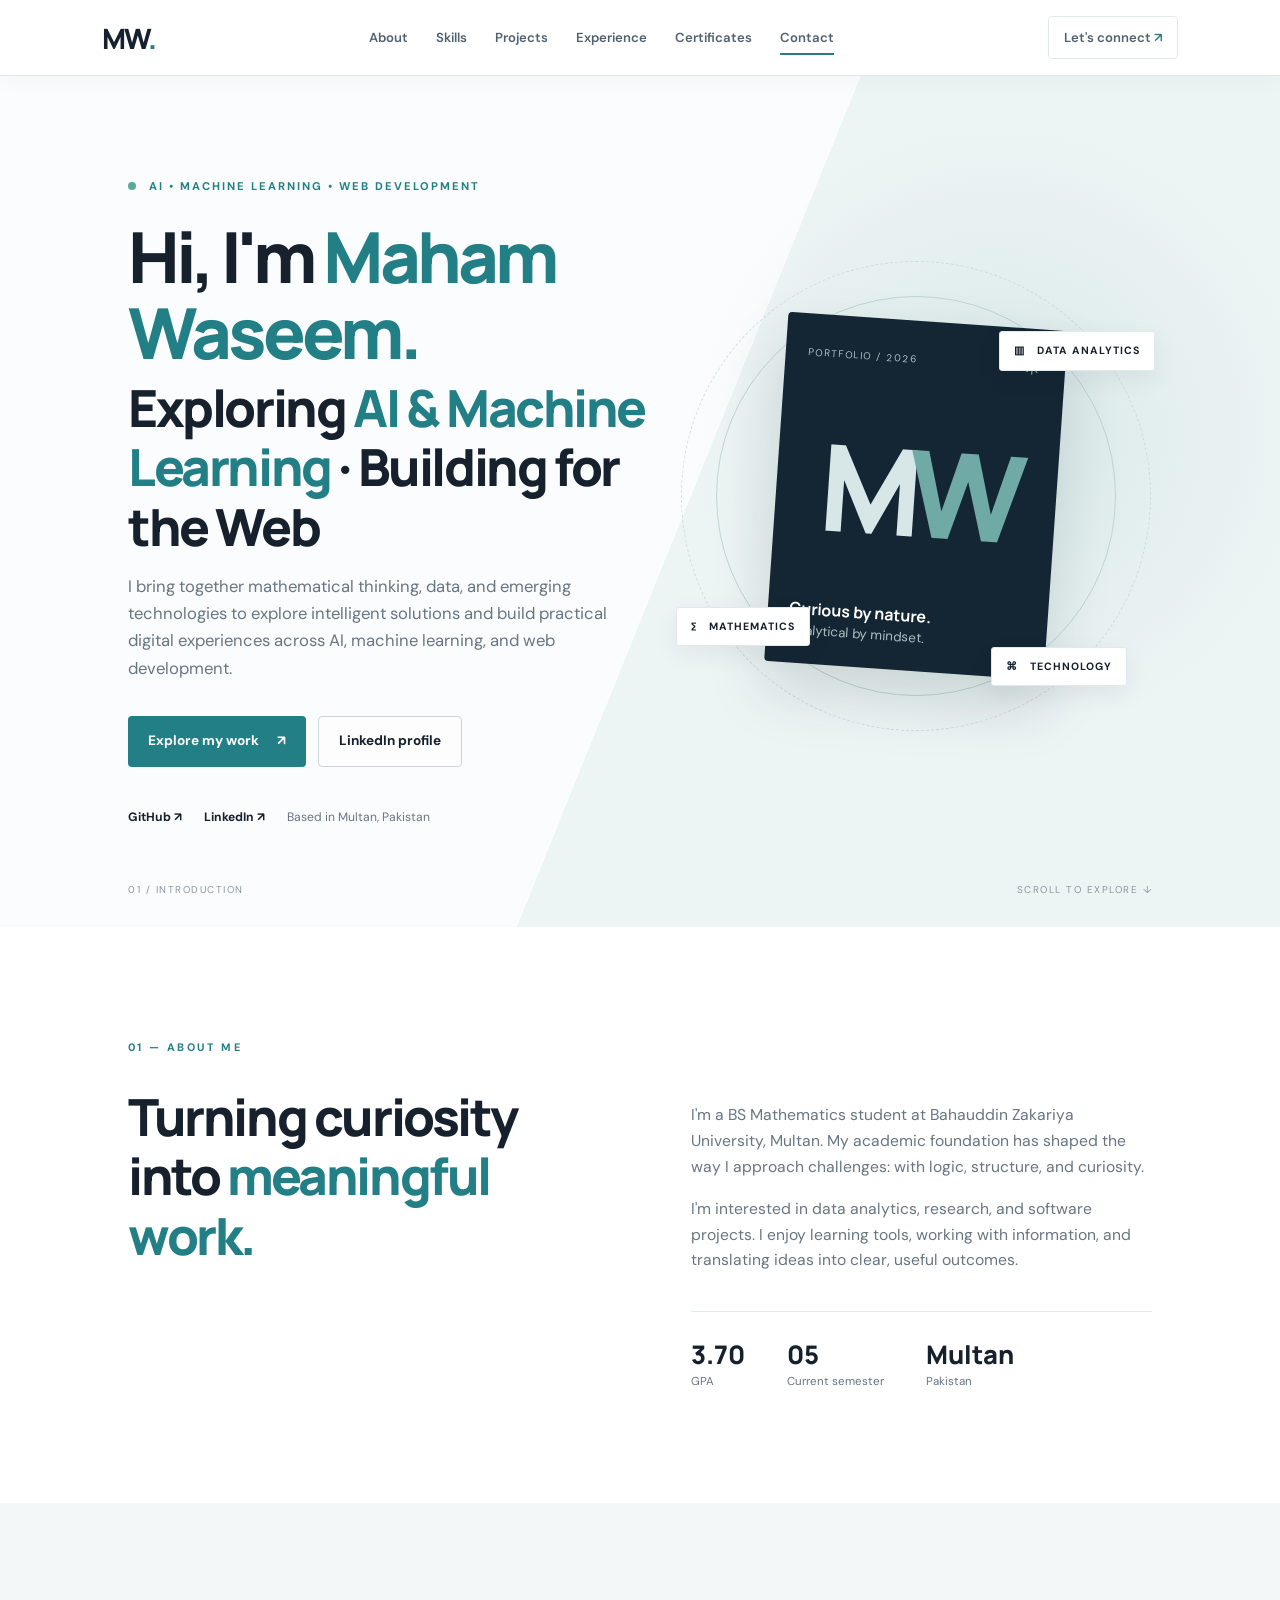
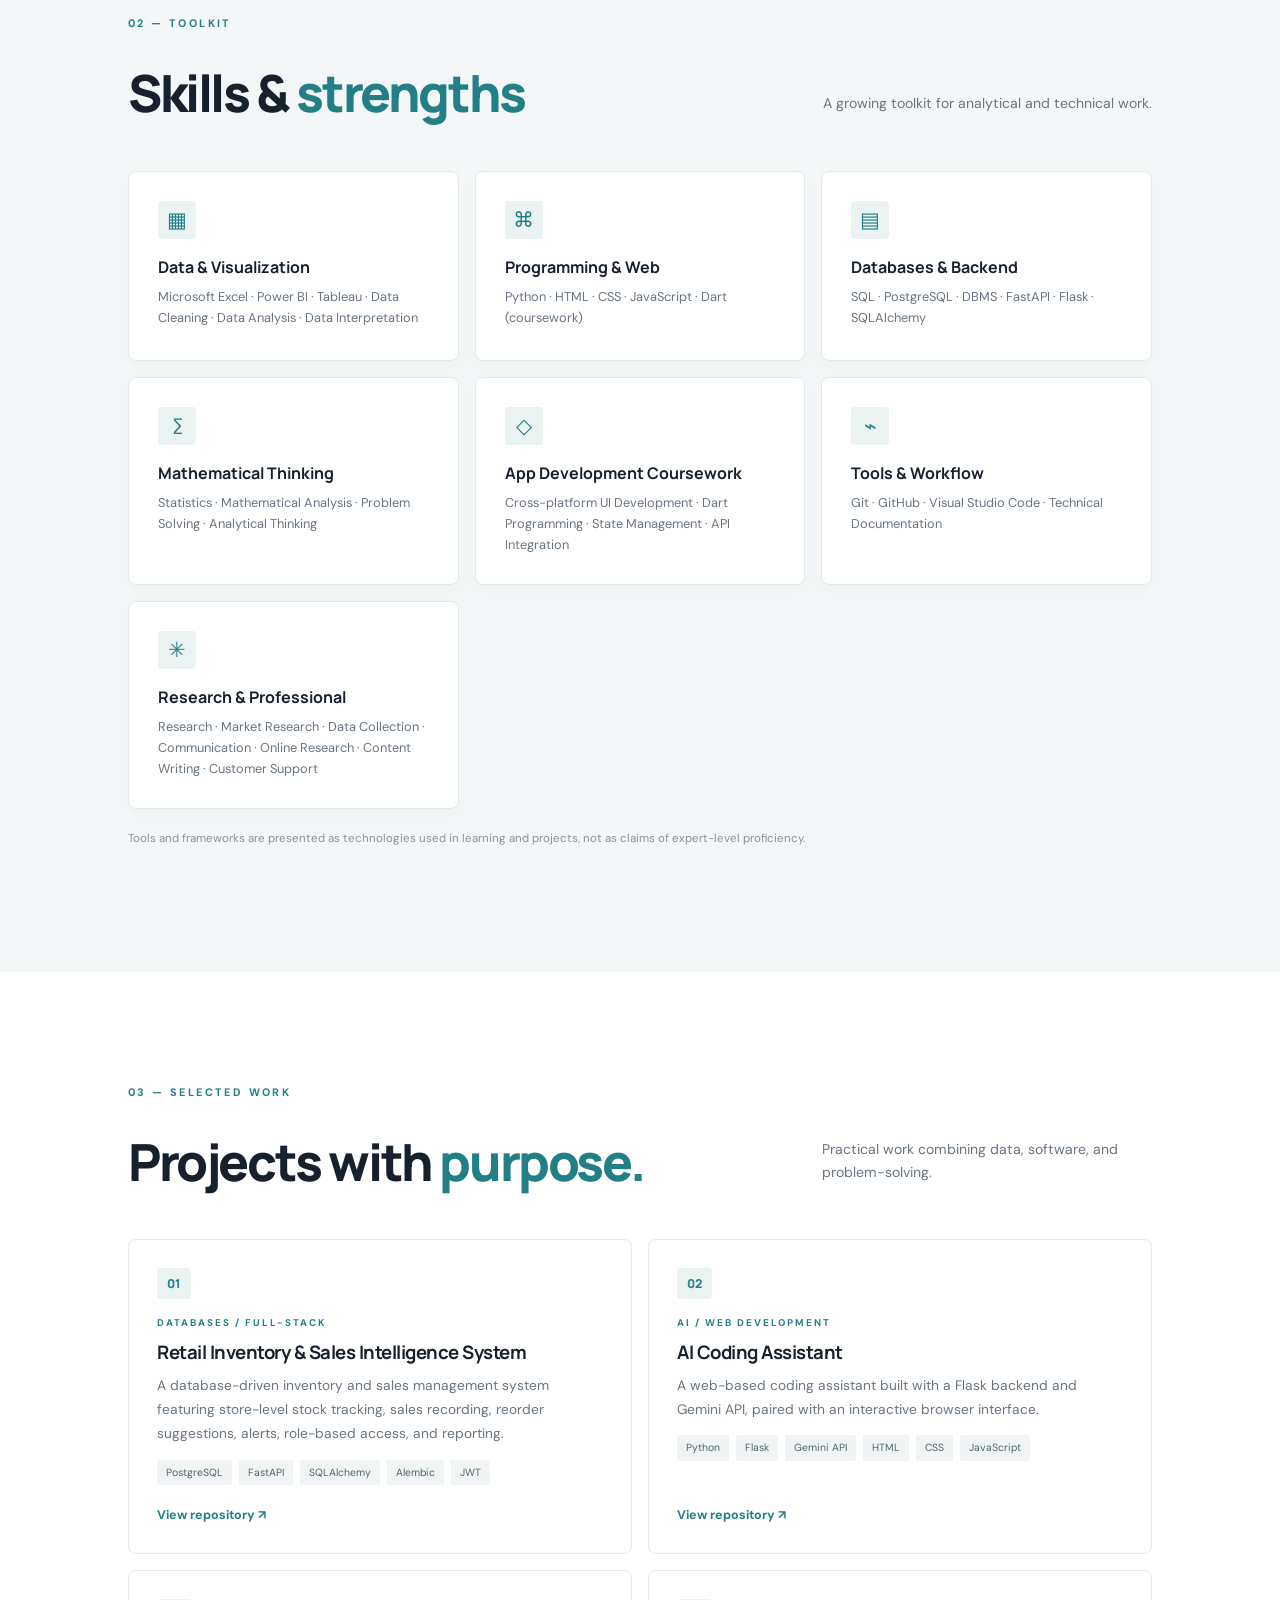
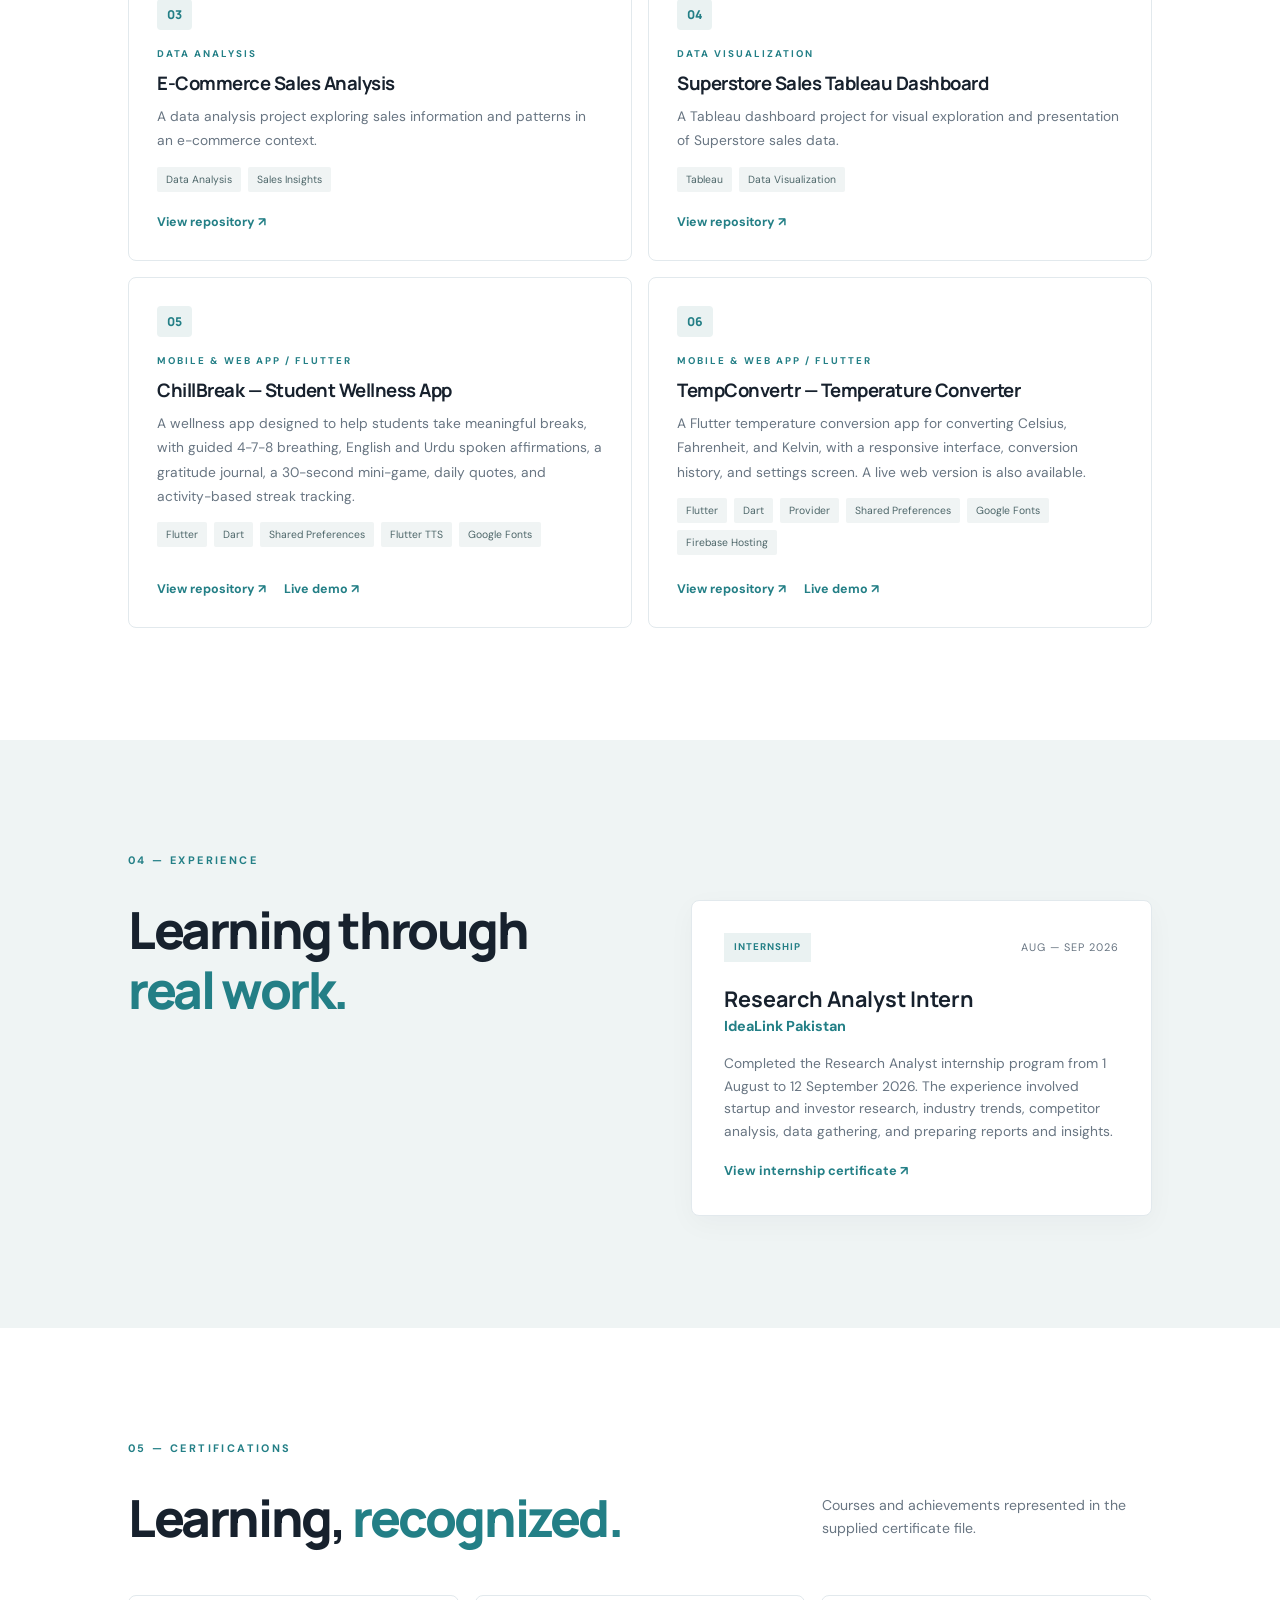
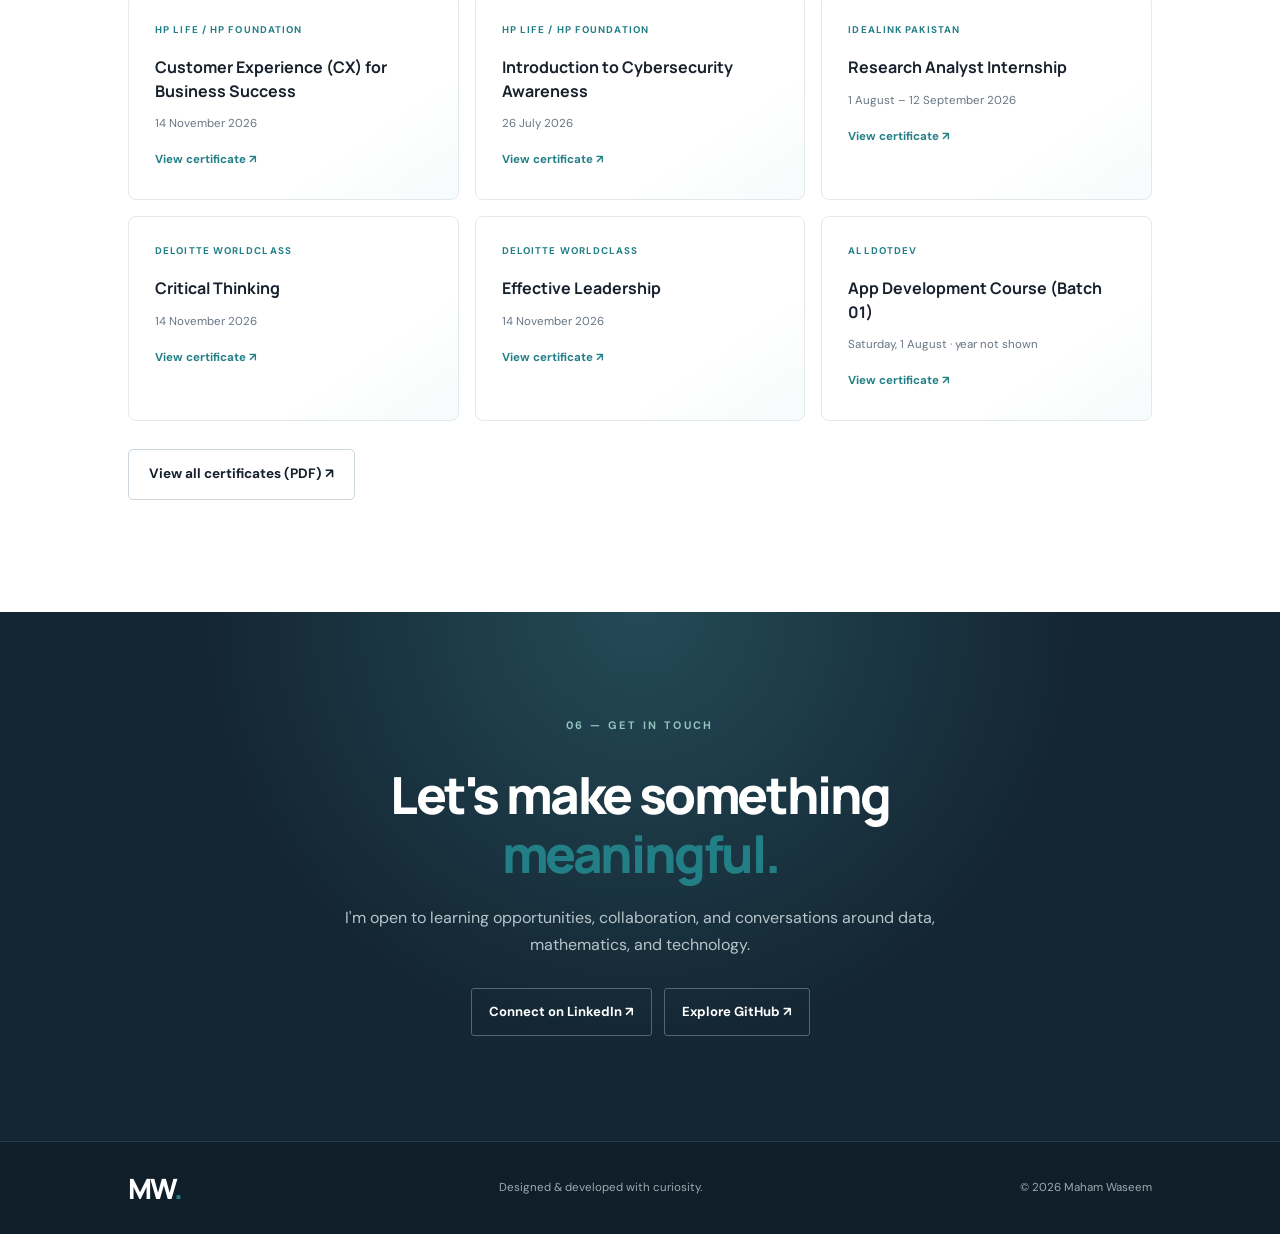
==== commit 44349918: "Refresh portfolio headline to highlight AI, machine learning and web development" ====
--- a/index.html
+++ b/index.html
@@ -2,7 +2,7 @@
 <html lang="en">
 <head>
 <meta charset="utf-8"><meta name="viewport" content="width=device-width, initial-scale=1">
-<meta name="description" content="Maham Waseem — Mathematics student, aspiring data analyst, and technology enthusiast.">
+<meta name="description" content="Maham Waseem — Exploring AI, machine learning, data, and web development through practical projects and analytical thinking.">
 <title>Maham Waseem | Portfolio</title>
 <link rel="preconnect" href="https://fonts.googleapis.com"><link rel="preconnect" href="https://fonts.gstatic.com" crossorigin>
 <link href="https://fonts.googleapis.com/css2?family=DM+Sans:wght@400;500;600;700&family=Manrope:wght@400;500;600;700;800&display=swap" rel="stylesheet">
@@ -12,7 +12,7 @@
 <header class="site-header"><a class="brand" href="#home">MW<span>.</span></a><nav><a href="#about">About</a><a href="#skills">Skills</a><a href="#projects">Projects</a><a href="#experience">Experience</a><a href="#certifications">Certificates</a><a href="#contact">Contact</a></nav><a class="header-cta" href="#contact">Let's connect <span>↗</span></a></header>
 <main>
 <section class="hero section" id="home">
-<div class="hero-copy"><p class="eyebrow"><span class="status-dot"></span> MATHEMATICS • DATA • TECHNOLOGY</p><h1>Hi, I'm <span>Maham Waseem.</span></h1><h2>Mathematics Student <i>&</i> Aspiring Data Analyst</h2><p class="lead">Where Mathematics Meets Data, Technology and Innovation. I use analytical thinking, research, and technology to explore problems and build practical solutions.</p><div class="hero-actions"><a class="btn primary" href="#projects">Explore my work <span>↗</span></a><a class="btn secondary" href="https://linkedin.com/in/maham-waseem-89735134a" target="_blank" rel="noreferrer">LinkedIn profile</a></div><div class="social-row"><a href="https://github.com/Maham-coree" target="_blank" rel="noreferrer">GitHub ↗</a><a href="https://linkedin.com/in/maham-waseem-89735134a" target="_blank" rel="noreferrer">LinkedIn ↗</a><span>Based in Multan, Pakistan</span></div></div>
+<div class="hero-copy"><p class="eyebrow"><span class="status-dot"></span> AI • MACHINE LEARNING • WEB DEVELOPMENT</p><h1>Hi, I'm <span>Maham Waseem.</span></h1><h2>Exploring <i>AI & Machine Learning</i> · Building for the Web</h2><p class="lead">I bring together mathematical thinking, data, and emerging technologies to explore intelligent solutions and build practical digital experiences across AI, machine learning, and web development.</p><div class="hero-actions"><a class="btn primary" href="#projects">Explore my work <span>↗</span></a><a class="btn secondary" href="https://linkedin.com/in/maham-waseem-89735134a" target="_blank" rel="noreferrer">LinkedIn profile</a></div><div class="social-row"><a href="https://github.com/Maham-coree" target="_blank" rel="noreferrer">GitHub ↗</a><a href="https://linkedin.com/in/maham-waseem-89735134a" target="_blank" rel="noreferrer">LinkedIn ↗</a><span>Based in Multan, Pakistan</span></div></div>
 <div class="hero-visual"><div class="orbit orbit-one"></div><div class="orbit orbit-two"></div><div class="profile-card"><div class="card-top"><span>PORTFOLIO / 2026</span><span class="spark">✳</span></div><div class="monogram">M<span>W</span></div><div class="card-bottom"><strong>Curious by nature.</strong><small>Analytical by mindset.</small></div></div><div class="floating-tag tag-data">▥ &nbsp; DATA ANALYTICS</div><div class="floating-tag tag-math">∑ &nbsp; MATHEMATICS</div><div class="floating-tag tag-tech">⌘ &nbsp; TECHNOLOGY</div></div>
 <div class="hero-foot"><span>01 / INTRODUCTION</span><span>SCROLL TO EXPLORE ↓</span></div></section>
 <section class="section about-section" id="about"><div class="section-kicker">01 — ABOUT ME</div><div class="section-grid"><div><h2>Turning curiosity into <span>meaningful work.</span></h2></div><div class="about-text"><p>I'm a BS Mathematics student at Bahauddin Zakariya University, Multan. My academic foundation has shaped the way I approach challenges: with logic, structure, and curiosity.</p><p>I'm interested in data analytics, research, and software projects. I enjoy learning tools, working with information, and translating ideas into clear, useful outcomes.</p><div class="facts"><div><strong>3.70</strong><small>GPA</small></div><div><strong>05</strong><small>Current semester</small></div><div><strong>Multan</strong><small>Pakistan</small></div></div></div></div></section>
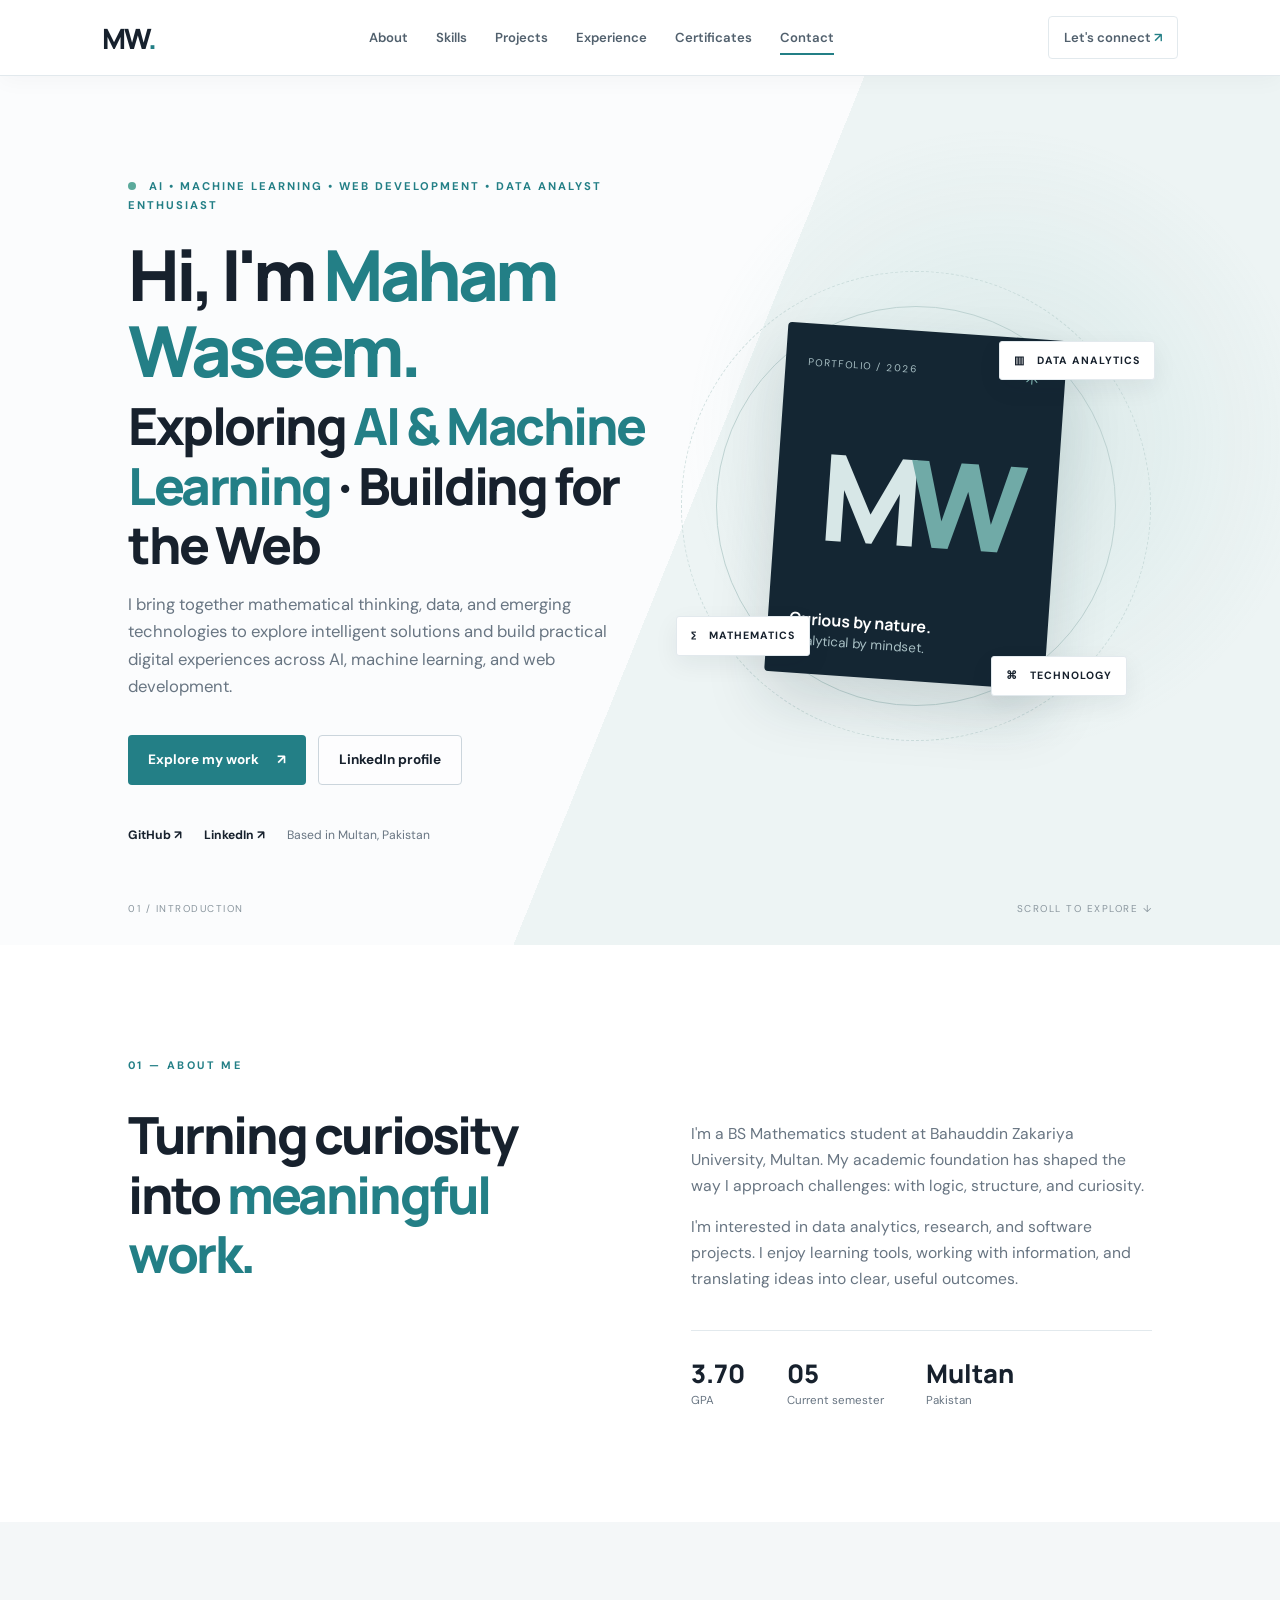
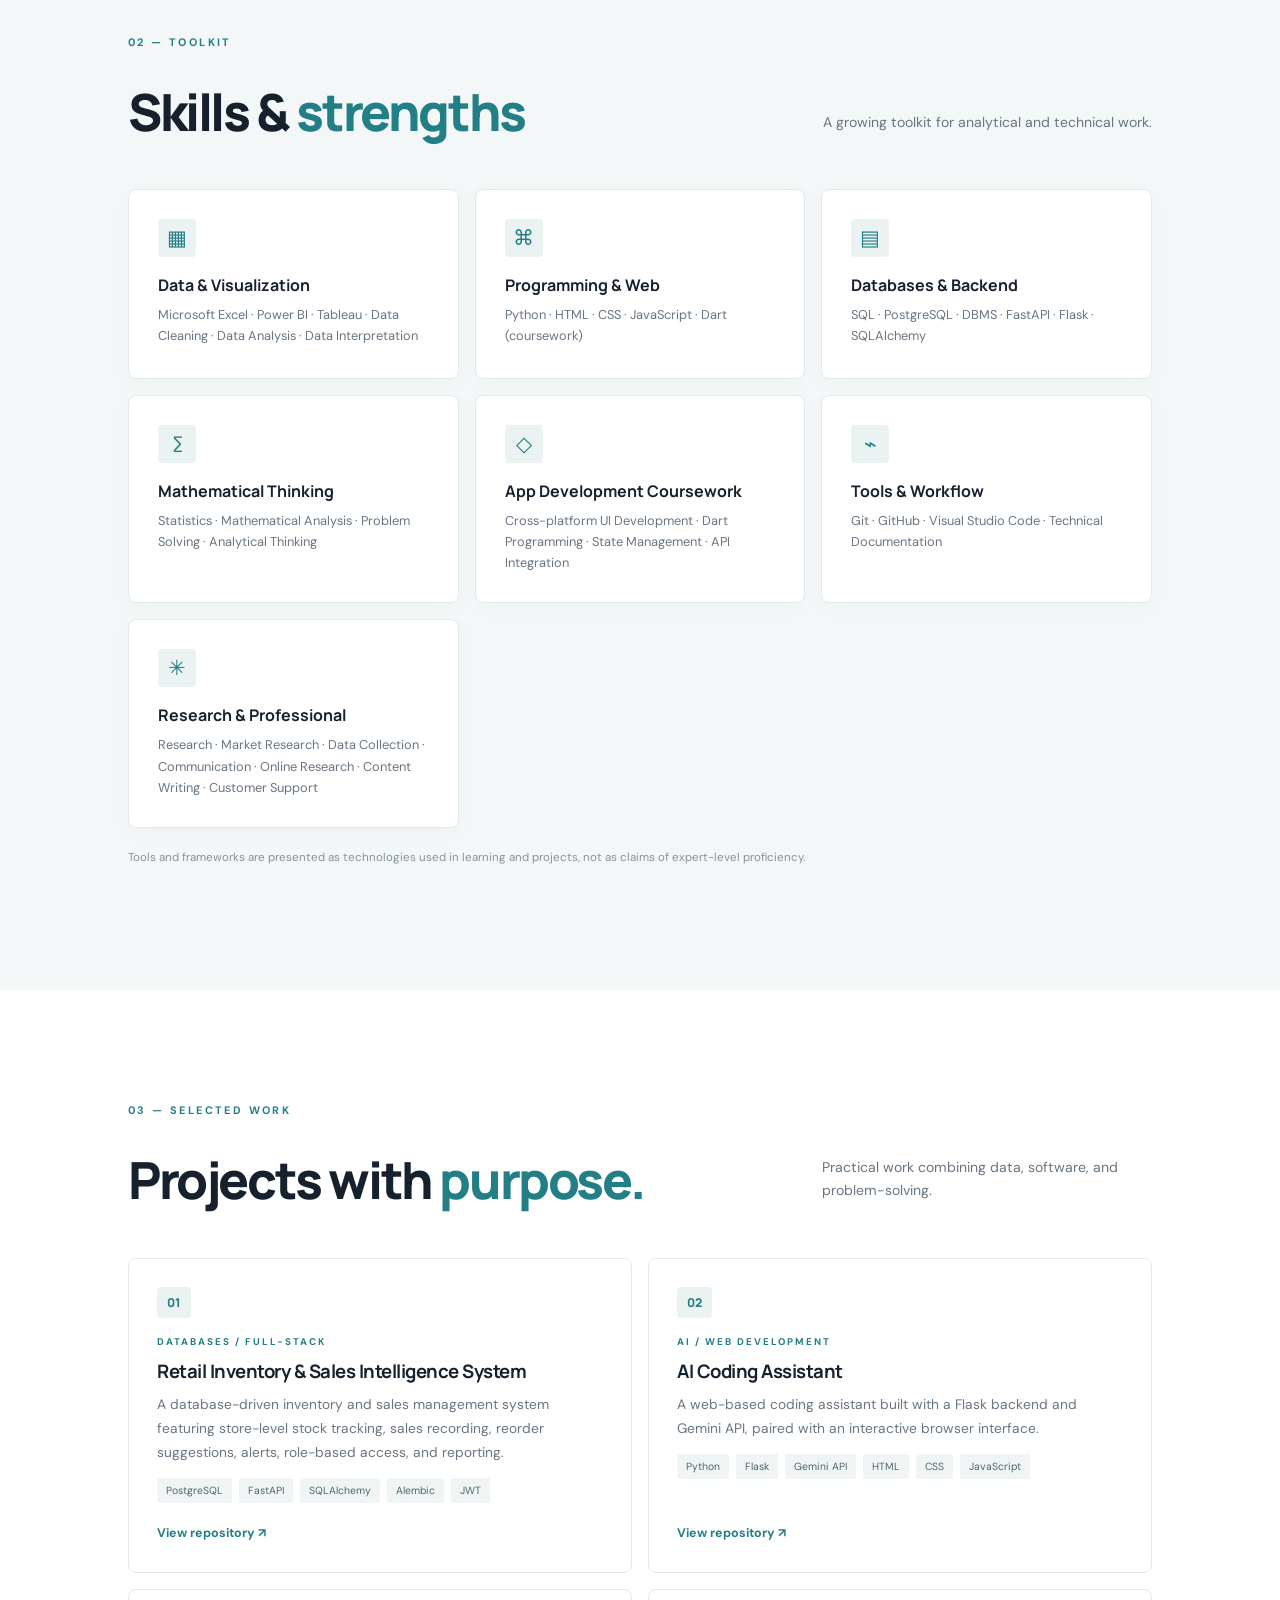
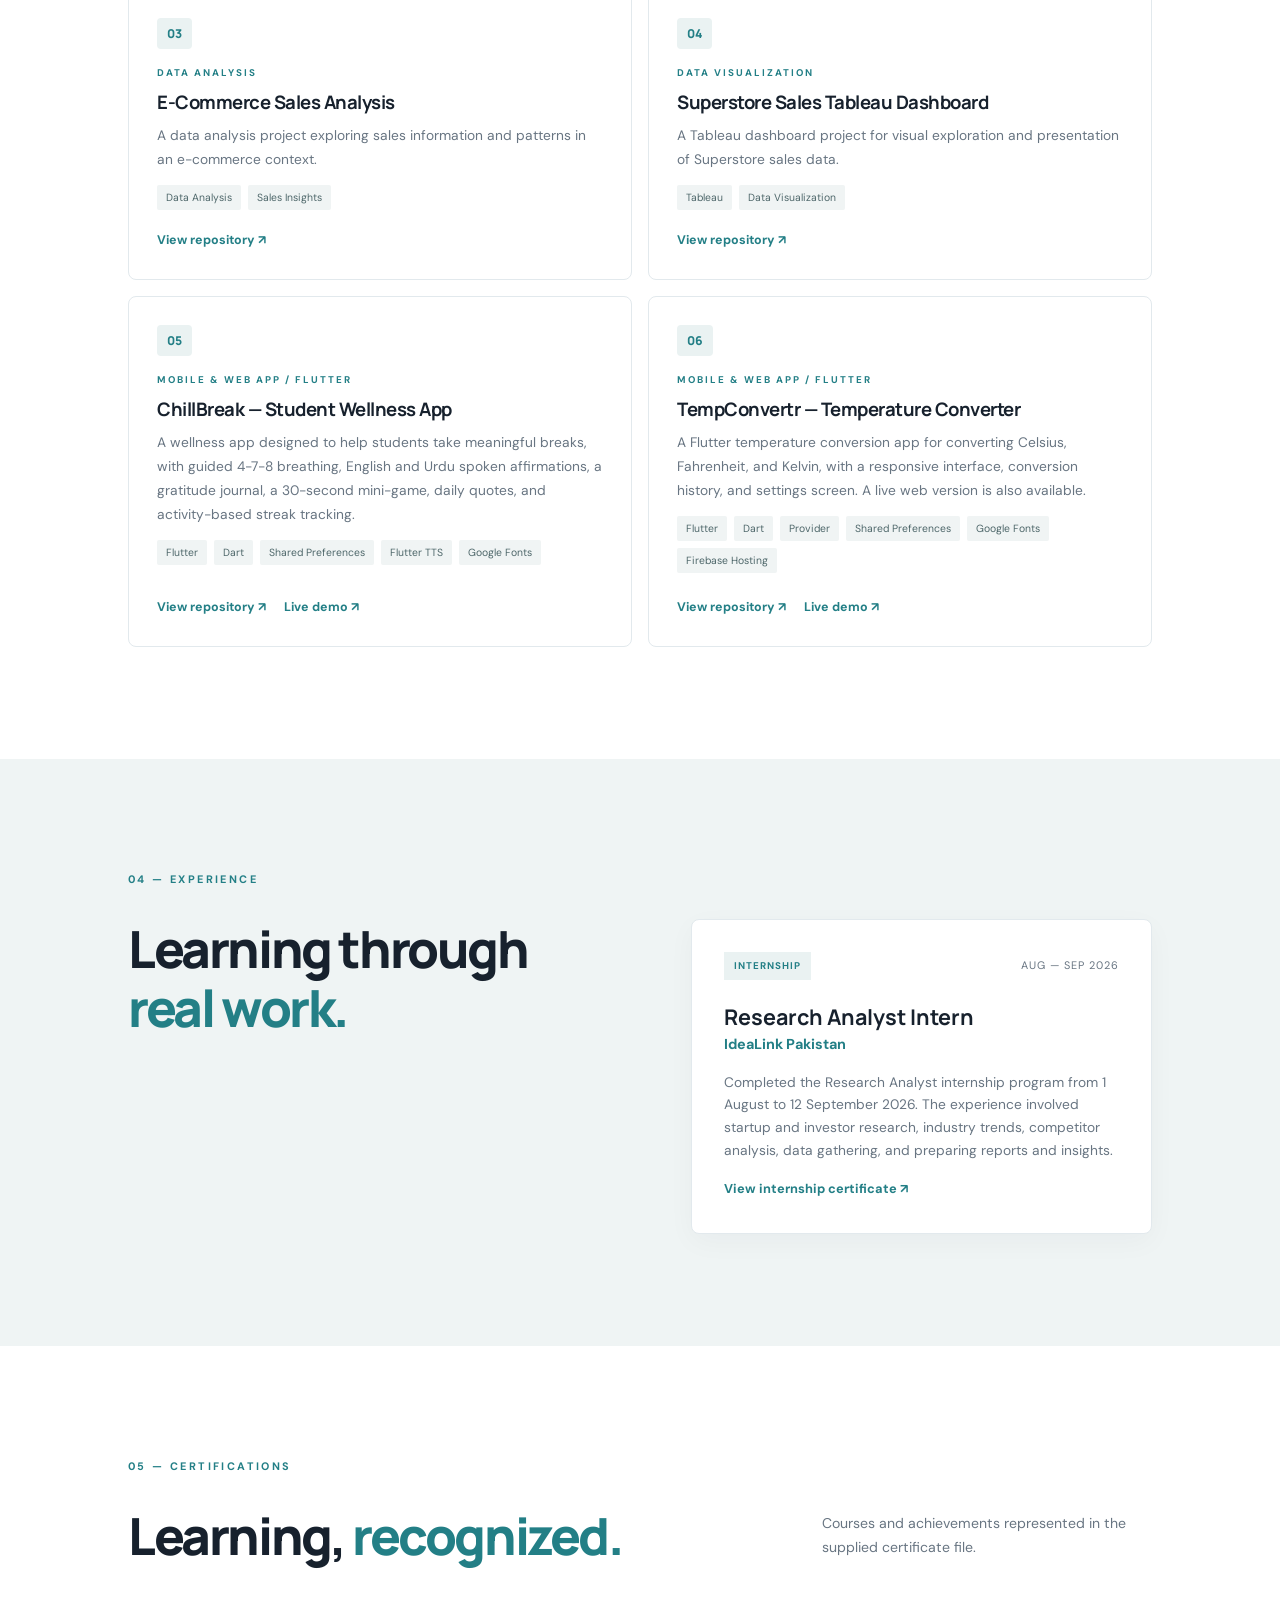
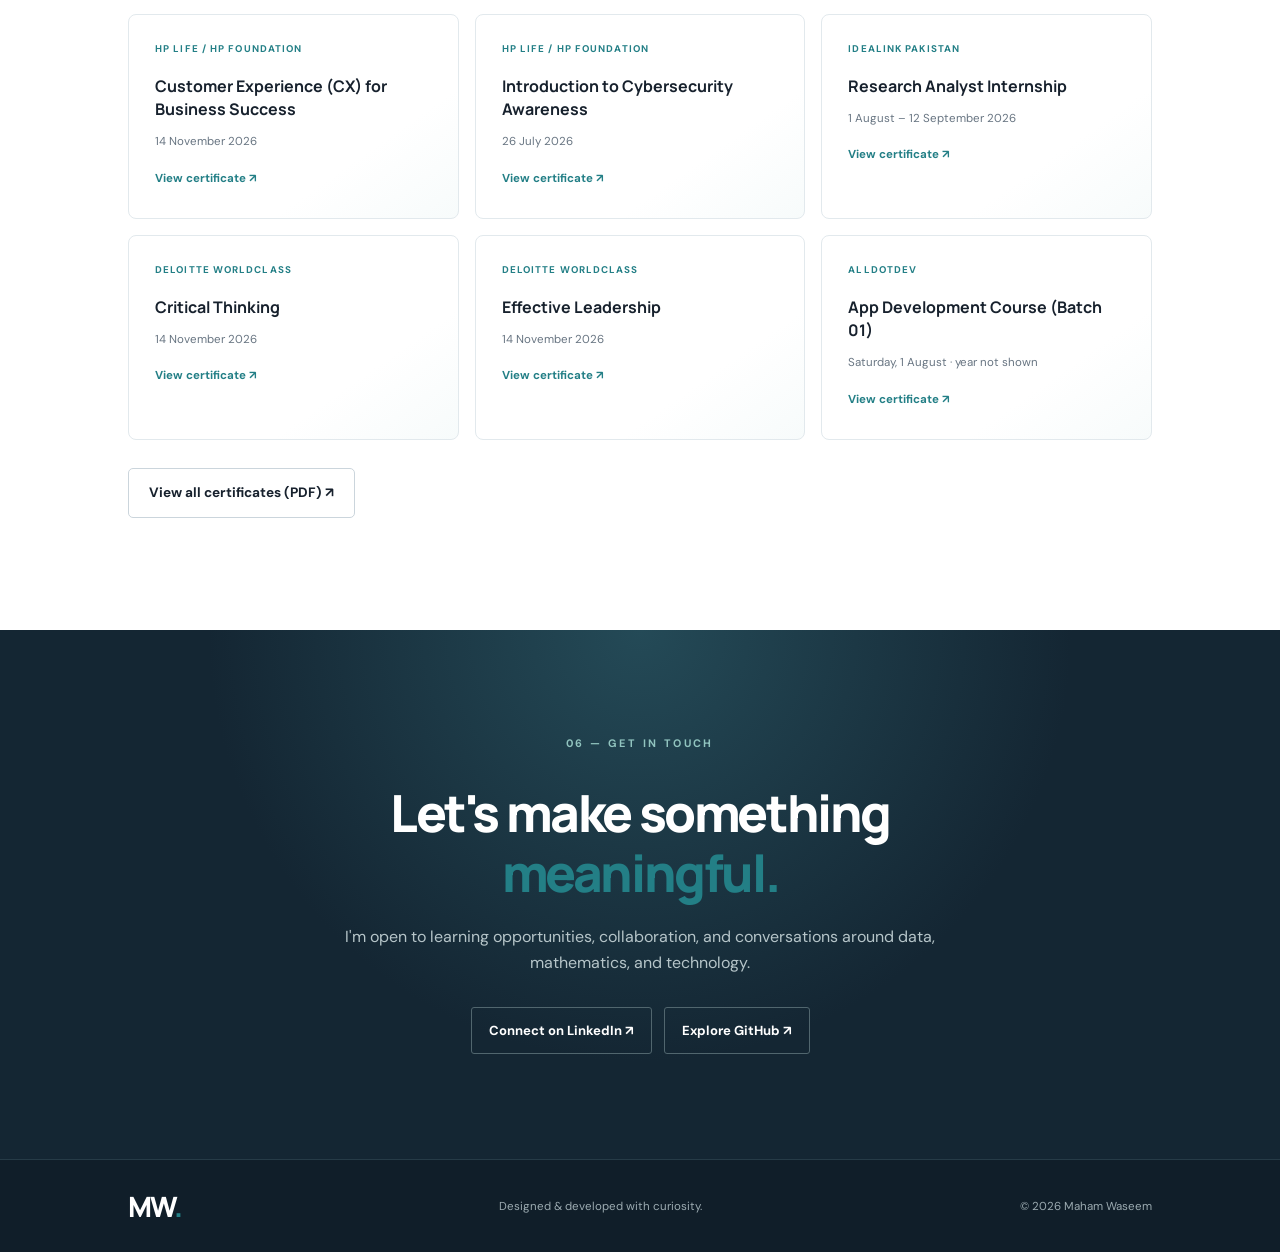
==== commit af9a9562: "Add data analyst enthusiast to portfolio hero tagline" ====
--- a/index.html
+++ b/index.html
@@ -12,7 +12,7 @@
 <header class="site-header"><a class="brand" href="#home">MW<span>.</span></a><nav><a href="#about">About</a><a href="#skills">Skills</a><a href="#projects">Projects</a><a href="#experience">Experience</a><a href="#certifications">Certificates</a><a href="#contact">Contact</a></nav><a class="header-cta" href="#contact">Let's connect <span>↗</span></a></header>
 <main>
 <section class="hero section" id="home">
-<div class="hero-copy"><p class="eyebrow"><span class="status-dot"></span> AI • MACHINE LEARNING • WEB DEVELOPMENT</p><h1>Hi, I'm <span>Maham Waseem.</span></h1><h2>Exploring <i>AI & Machine Learning</i> · Building for the Web</h2><p class="lead">I bring together mathematical thinking, data, and emerging technologies to explore intelligent solutions and build practical digital experiences across AI, machine learning, and web development.</p><div class="hero-actions"><a class="btn primary" href="#projects">Explore my work <span>↗</span></a><a class="btn secondary" href="https://linkedin.com/in/maham-waseem-89735134a" target="_blank" rel="noreferrer">LinkedIn profile</a></div><div class="social-row"><a href="https://github.com/Maham-coree" target="_blank" rel="noreferrer">GitHub ↗</a><a href="https://linkedin.com/in/maham-waseem-89735134a" target="_blank" rel="noreferrer">LinkedIn ↗</a><span>Based in Multan, Pakistan</span></div></div>
+<div class="hero-copy"><p class="eyebrow"><span class="status-dot"></span> AI • MACHINE LEARNING • WEB DEVELOPMENT • DATA ANALYST ENTHUSIAST</p><h1>Hi, I'm <span>Maham Waseem.</span></h1><h2>Exploring <i>AI & Machine Learning</i> · Building for the Web</h2><p class="lead">I bring together mathematical thinking, data, and emerging technologies to explore intelligent solutions and build practical digital experiences across AI, machine learning, and web development.</p><div class="hero-actions"><a class="btn primary" href="#projects">Explore my work <span>↗</span></a><a class="btn secondary" href="https://linkedin.com/in/maham-waseem-89735134a" target="_blank" rel="noreferrer">LinkedIn profile</a></div><div class="social-row"><a href="https://github.com/Maham-coree" target="_blank" rel="noreferrer">GitHub ↗</a><a href="https://linkedin.com/in/maham-waseem-89735134a" target="_blank" rel="noreferrer">LinkedIn ↗</a><span>Based in Multan, Pakistan</span></div></div>
 <div class="hero-visual"><div class="orbit orbit-one"></div><div class="orbit orbit-two"></div><div class="profile-card"><div class="card-top"><span>PORTFOLIO / 2026</span><span class="spark">✳</span></div><div class="monogram">M<span>W</span></div><div class="card-bottom"><strong>Curious by nature.</strong><small>Analytical by mindset.</small></div></div><div class="floating-tag tag-data">▥ &nbsp; DATA ANALYTICS</div><div class="floating-tag tag-math">∑ &nbsp; MATHEMATICS</div><div class="floating-tag tag-tech">⌘ &nbsp; TECHNOLOGY</div></div>
 <div class="hero-foot"><span>01 / INTRODUCTION</span><span>SCROLL TO EXPLORE ↓</span></div></section>
 <section class="section about-section" id="about"><div class="section-kicker">01 — ABOUT ME</div><div class="section-grid"><div><h2>Turning curiosity into <span>meaningful work.</span></h2></div><div class="about-text"><p>I'm a BS Mathematics student at Bahauddin Zakariya University, Multan. My academic foundation has shaped the way I approach challenges: with logic, structure, and curiosity.</p><p>I'm interested in data analytics, research, and software projects. I enjoy learning tools, working with information, and translating ideas into clear, useful outcomes.</p><div class="facts"><div><strong>3.70</strong><small>GPA</small></div><div><strong>05</strong><small>Current semester</small></div><div><strong>Multan</strong><small>Pakistan</small></div></div></div></div></section>
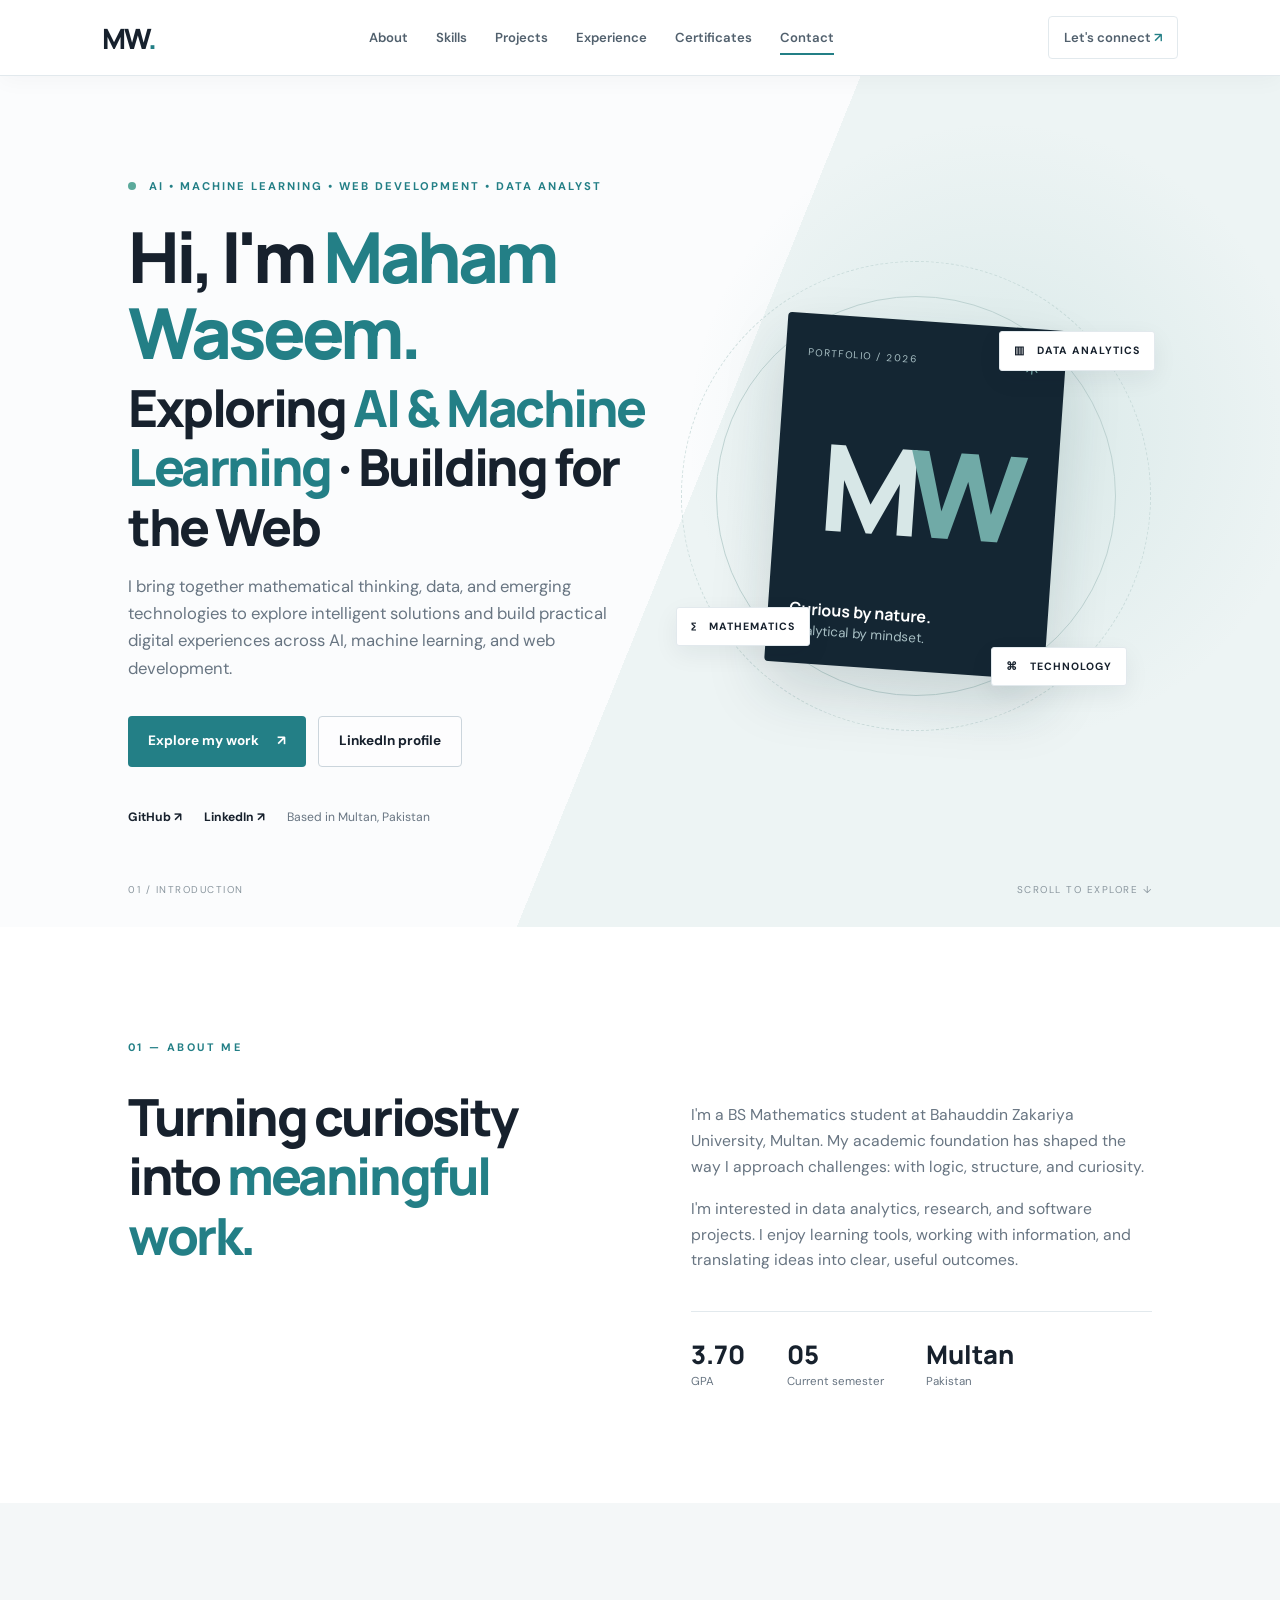
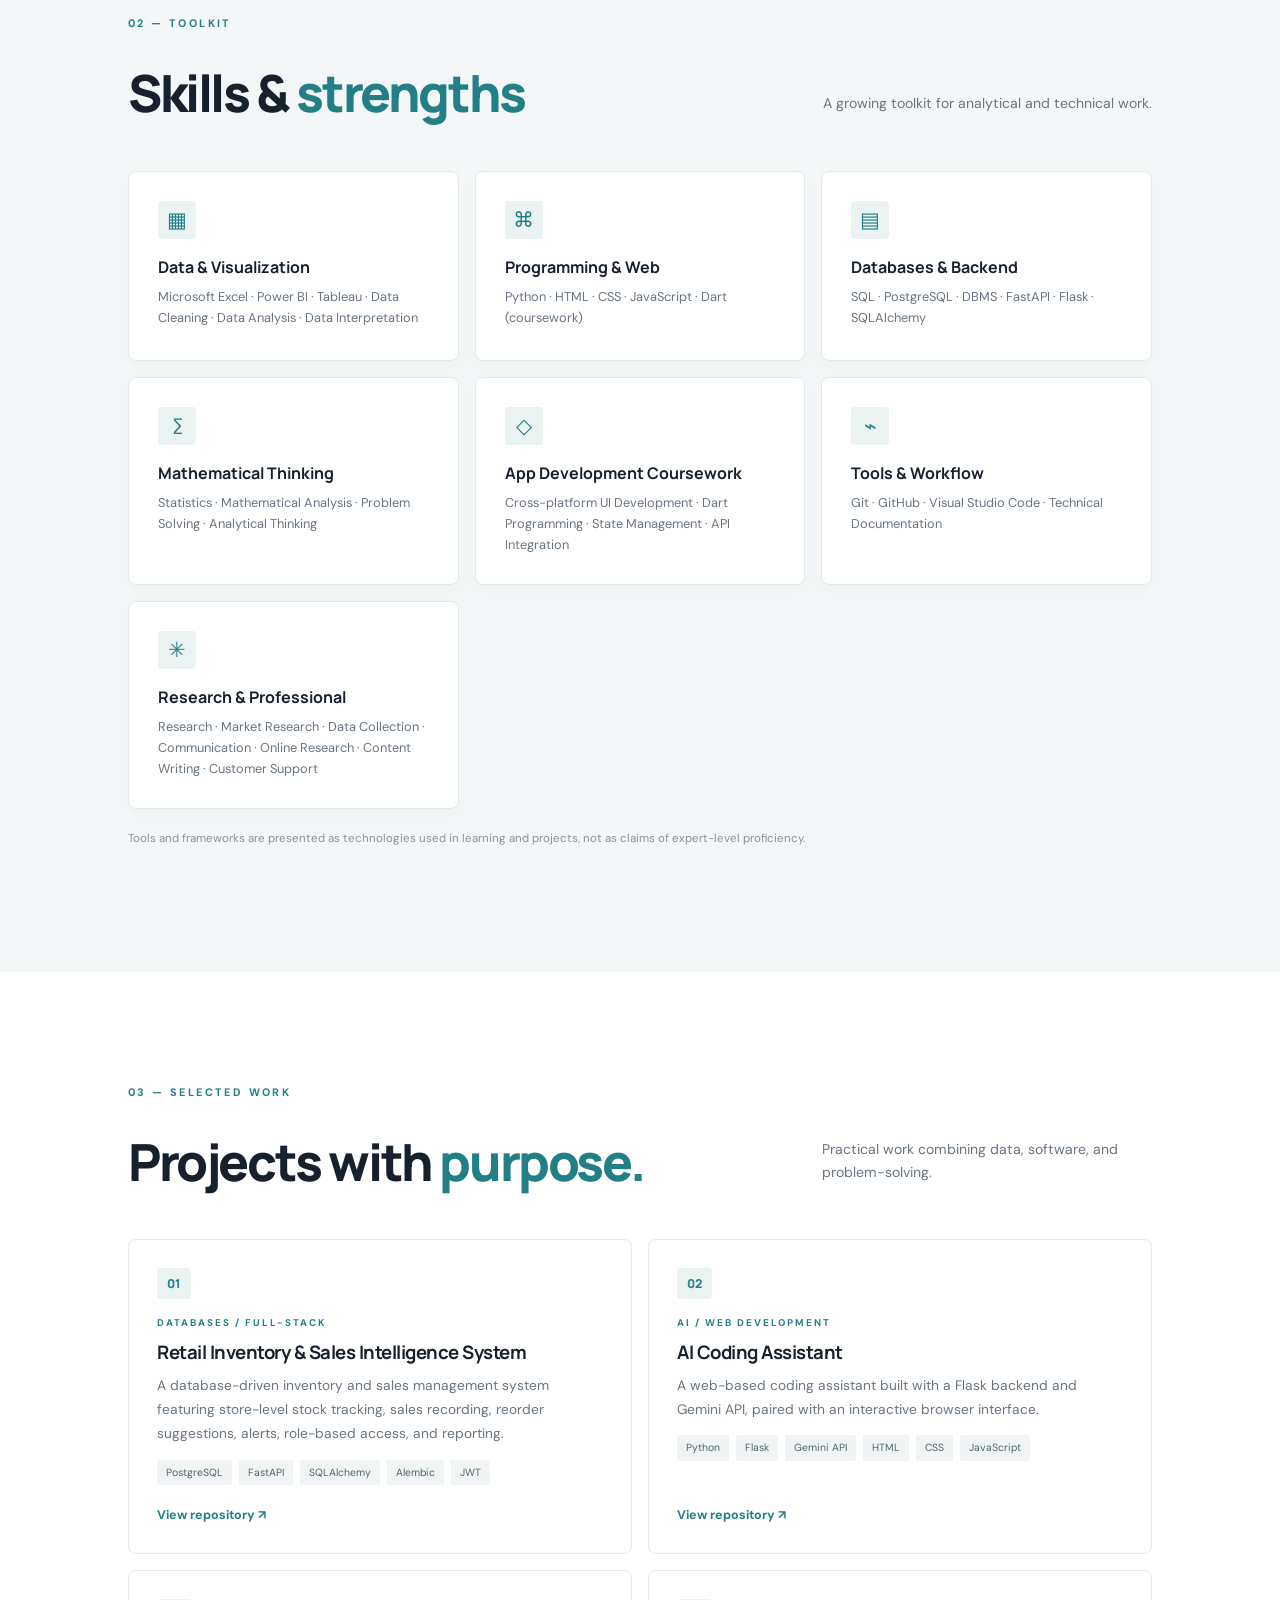
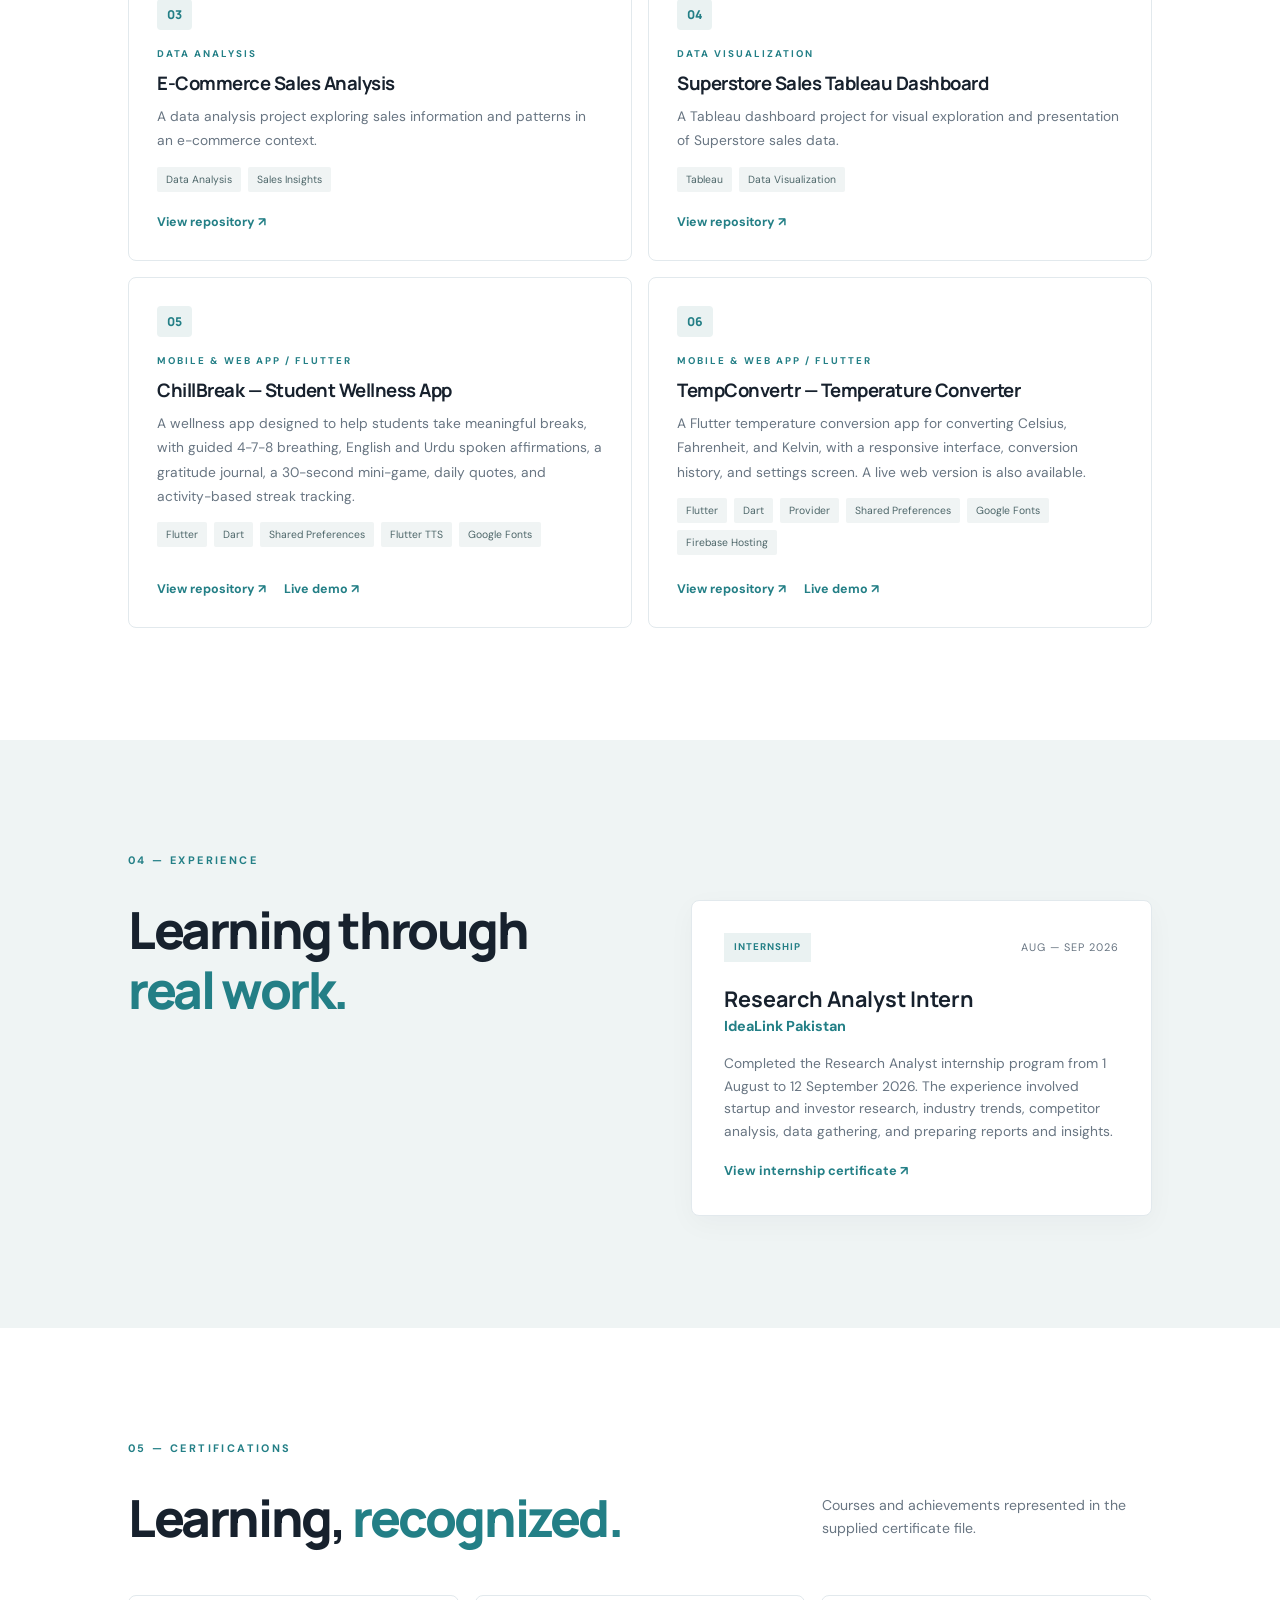
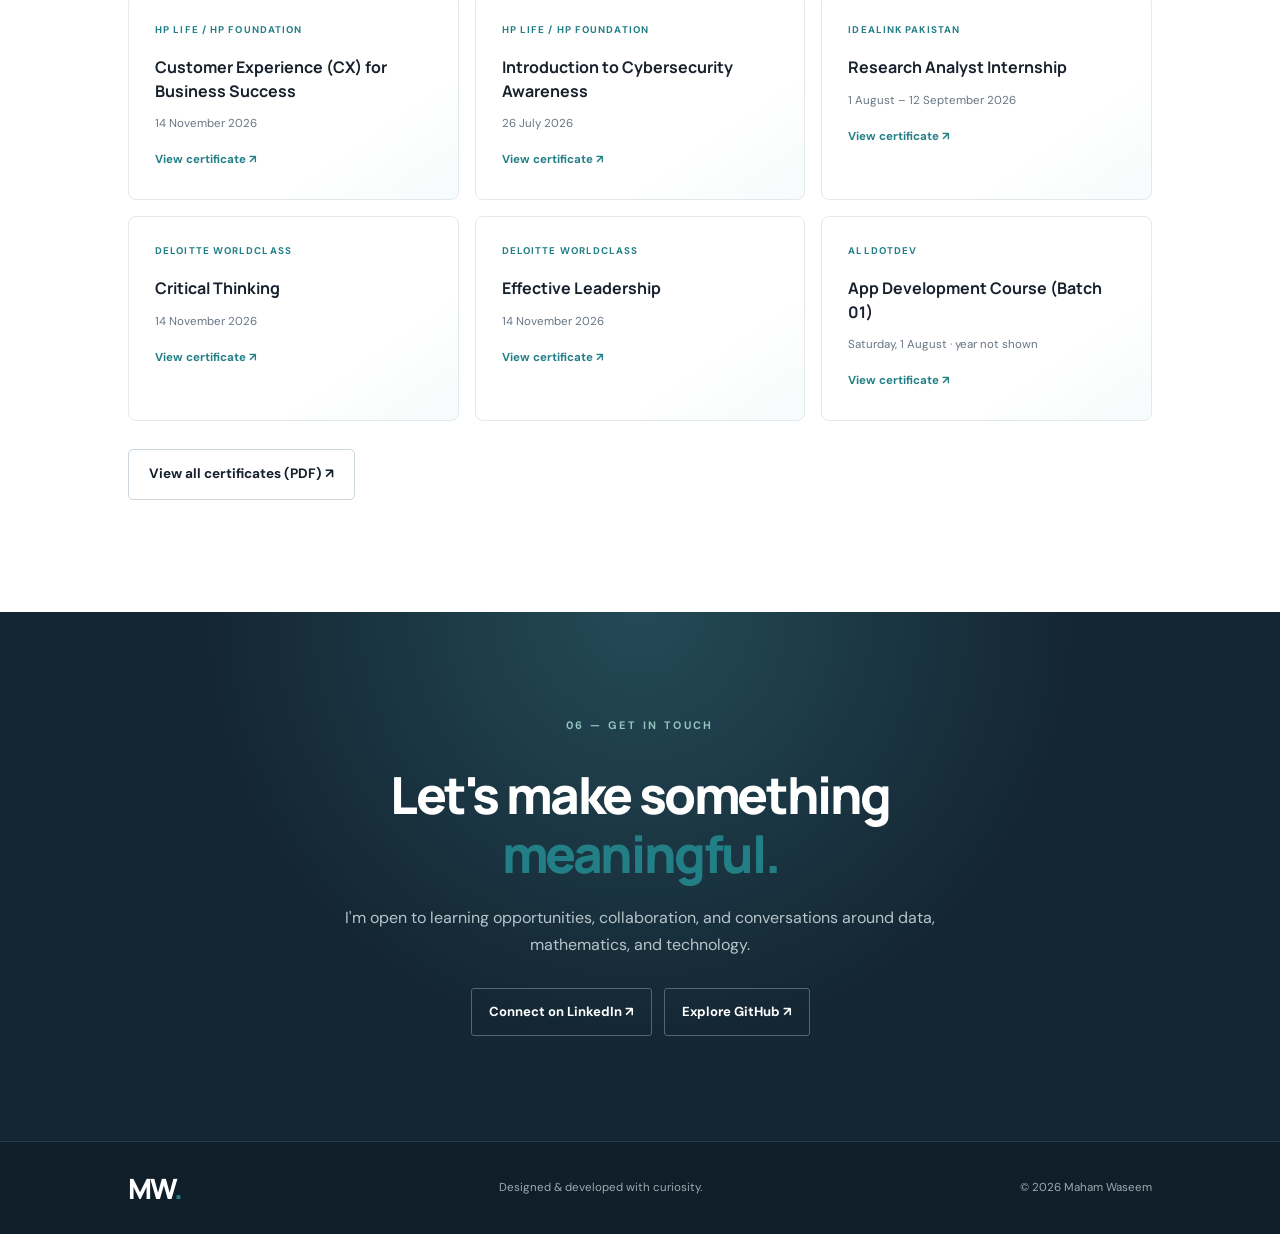
==== commit c01a4c4a: "Update hero tagline to include Data Analyst" ====
--- a/index.html
+++ b/index.html
@@ -12,7 +12,7 @@
 <header class="site-header"><a class="brand" href="#home">MW<span>.</span></a><nav><a href="#about">About</a><a href="#skills">Skills</a><a href="#projects">Projects</a><a href="#experience">Experience</a><a href="#certifications">Certificates</a><a href="#contact">Contact</a></nav><a class="header-cta" href="#contact">Let's connect <span>↗</span></a></header>
 <main>
 <section class="hero section" id="home">
-<div class="hero-copy"><p class="eyebrow"><span class="status-dot"></span> AI • MACHINE LEARNING • WEB DEVELOPMENT • DATA ANALYST ENTHUSIAST</p><h1>Hi, I'm <span>Maham Waseem.</span></h1><h2>Exploring <i>AI & Machine Learning</i> · Building for the Web</h2><p class="lead">I bring together mathematical thinking, data, and emerging technologies to explore intelligent solutions and build practical digital experiences across AI, machine learning, and web development.</p><div class="hero-actions"><a class="btn primary" href="#projects">Explore my work <span>↗</span></a><a class="btn secondary" href="https://linkedin.com/in/maham-waseem-89735134a" target="_blank" rel="noreferrer">LinkedIn profile</a></div><div class="social-row"><a href="https://github.com/Maham-coree" target="_blank" rel="noreferrer">GitHub ↗</a><a href="https://linkedin.com/in/maham-waseem-89735134a" target="_blank" rel="noreferrer">LinkedIn ↗</a><span>Based in Multan, Pakistan</span></div></div>
+<div class="hero-copy"><p class="eyebrow"><span class="status-dot"></span> AI • MACHINE LEARNING • WEB DEVELOPMENT • DATA ANALYST</p><h1>Hi, I'm <span>Maham Waseem.</span></h1><h2>Exploring <i>AI & Machine Learning</i> · Building for the Web</h2><p class="lead">I bring together mathematical thinking, data, and emerging technologies to explore intelligent solutions and build practical digital experiences across AI, machine learning, and web development.</p><div class="hero-actions"><a class="btn primary" href="#projects">Explore my work <span>↗</span></a><a class="btn secondary" href="https://linkedin.com/in/maham-waseem-89735134a" target="_blank" rel="noreferrer">LinkedIn profile</a></div><div class="social-row"><a href="https://github.com/Maham-coree" target="_blank" rel="noreferrer">GitHub ↗</a><a href="https://linkedin.com/in/maham-waseem-89735134a" target="_blank" rel="noreferrer">LinkedIn ↗</a><span>Based in Multan, Pakistan</span></div></div>
 <div class="hero-visual"><div class="orbit orbit-one"></div><div class="orbit orbit-two"></div><div class="profile-card"><div class="card-top"><span>PORTFOLIO / 2026</span><span class="spark">✳</span></div><div class="monogram">M<span>W</span></div><div class="card-bottom"><strong>Curious by nature.</strong><small>Analytical by mindset.</small></div></div><div class="floating-tag tag-data">▥ &nbsp; DATA ANALYTICS</div><div class="floating-tag tag-math">∑ &nbsp; MATHEMATICS</div><div class="floating-tag tag-tech">⌘ &nbsp; TECHNOLOGY</div></div>
 <div class="hero-foot"><span>01 / INTRODUCTION</span><span>SCROLL TO EXPLORE ↓</span></div></section>
 <section class="section about-section" id="about"><div class="section-kicker">01 — ABOUT ME</div><div class="section-grid"><div><h2>Turning curiosity into <span>meaningful work.</span></h2></div><div class="about-text"><p>I'm a BS Mathematics student at Bahauddin Zakariya University, Multan. My academic foundation has shaped the way I approach challenges: with logic, structure, and curiosity.</p><p>I'm interested in data analytics, research, and software projects. I enjoy learning tools, working with information, and translating ideas into clear, useful outcomes.</p><div class="facts"><div><strong>3.70</strong><small>GPA</small></div><div><strong>05</strong><small>Current semester</small></div><div><strong>Multan</strong><small>Pakistan</small></div></div></div></div></section>
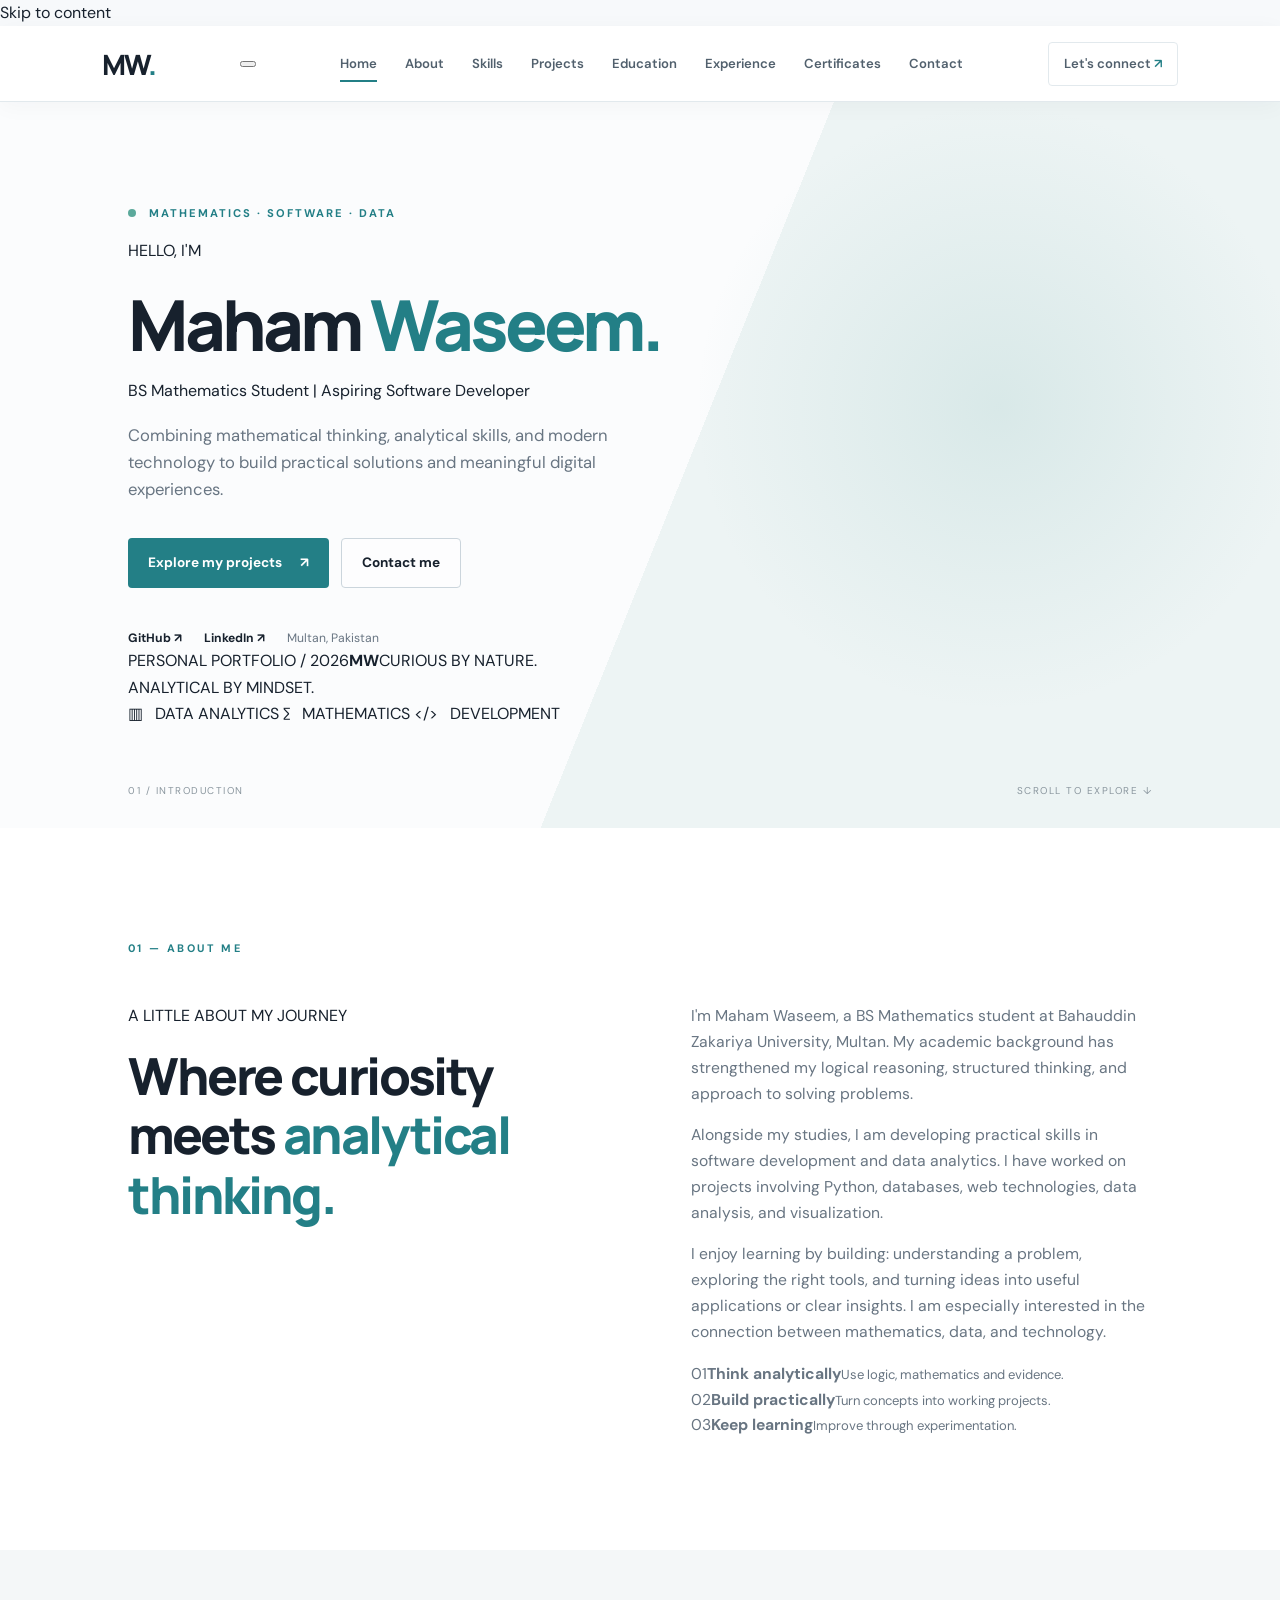
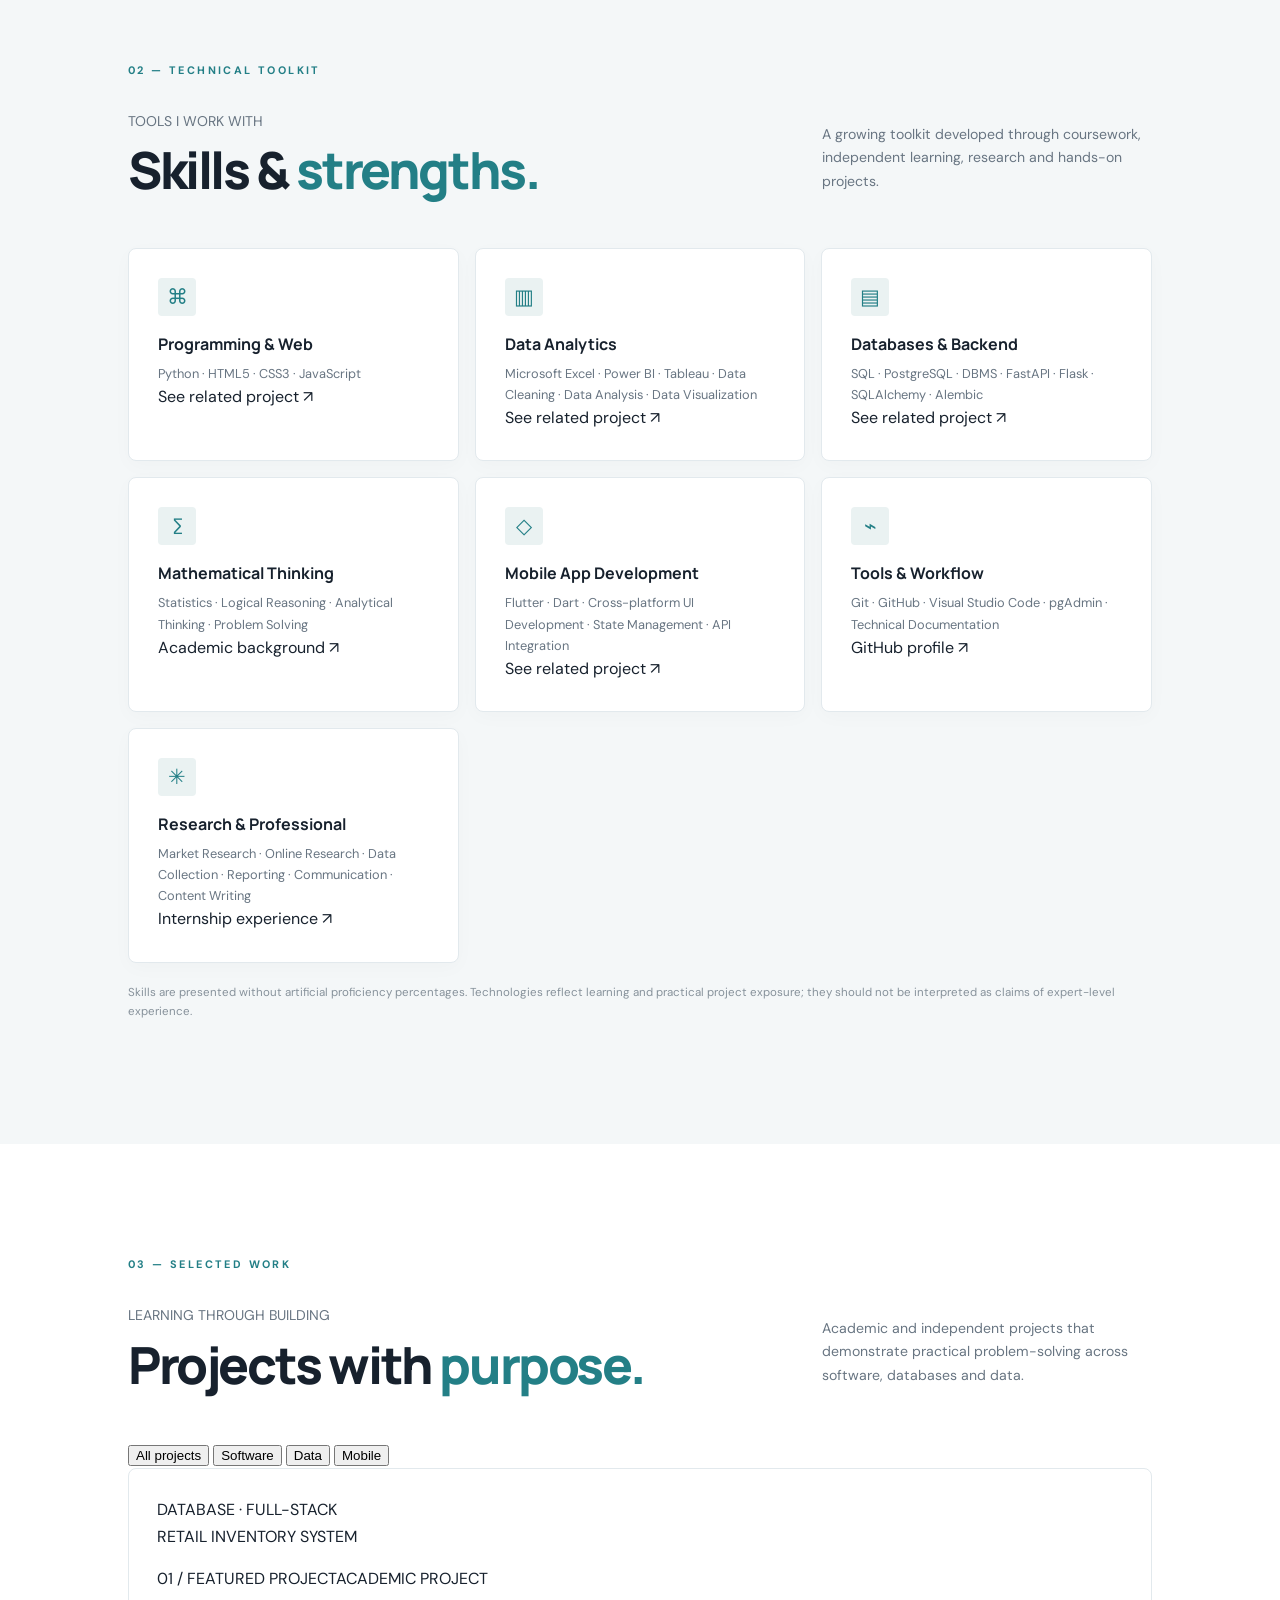
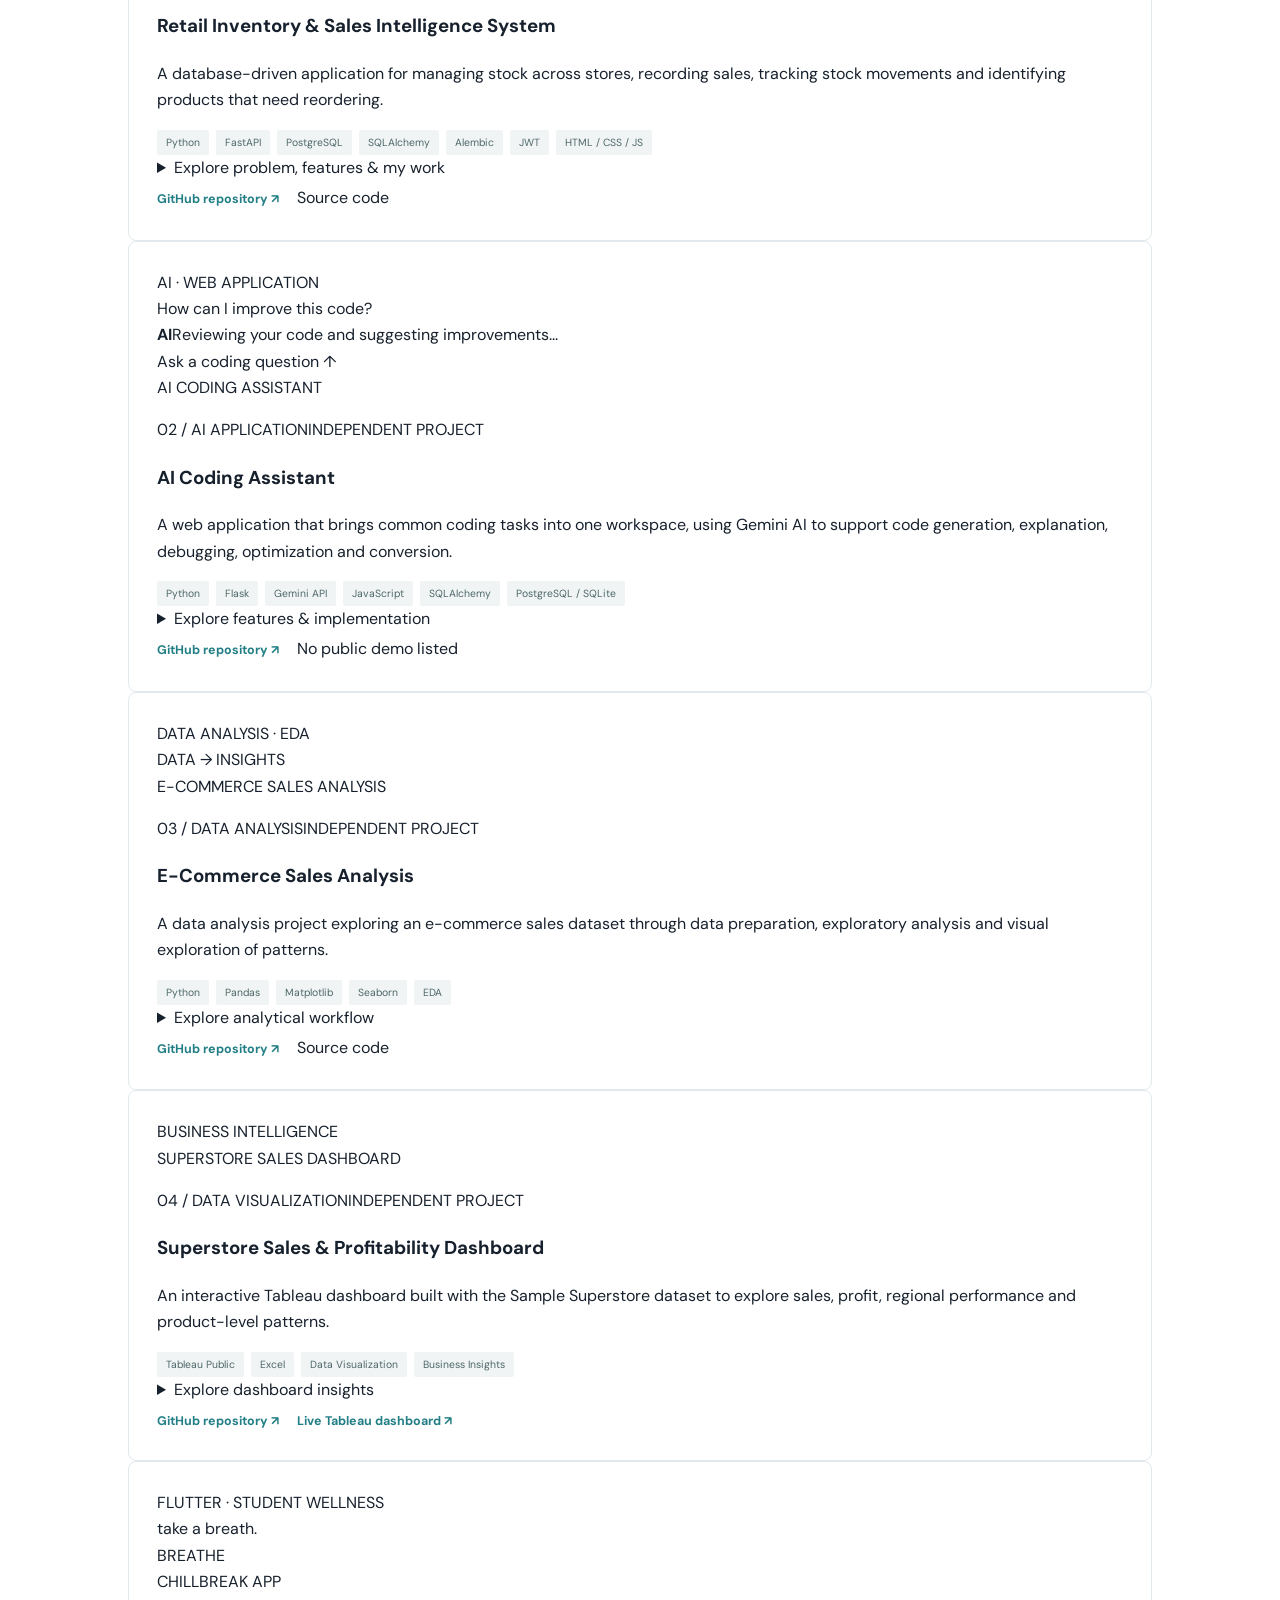
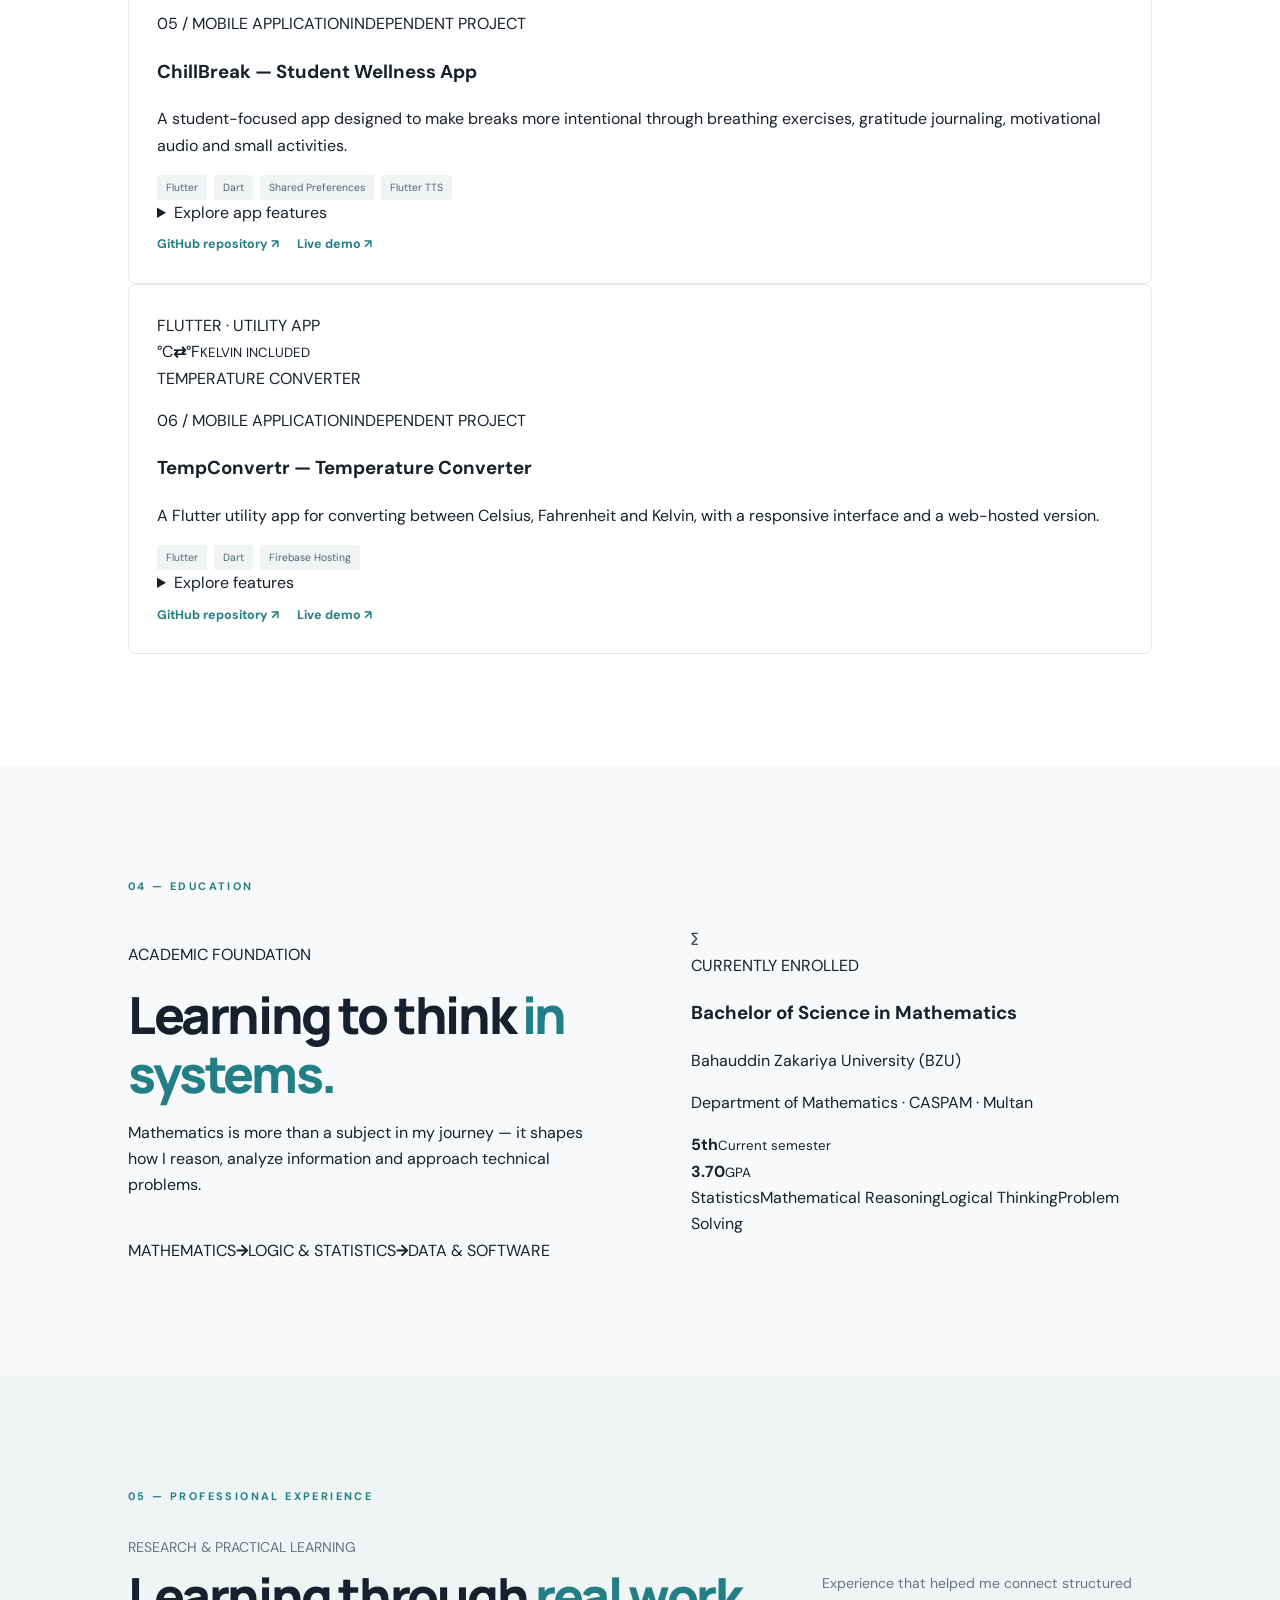
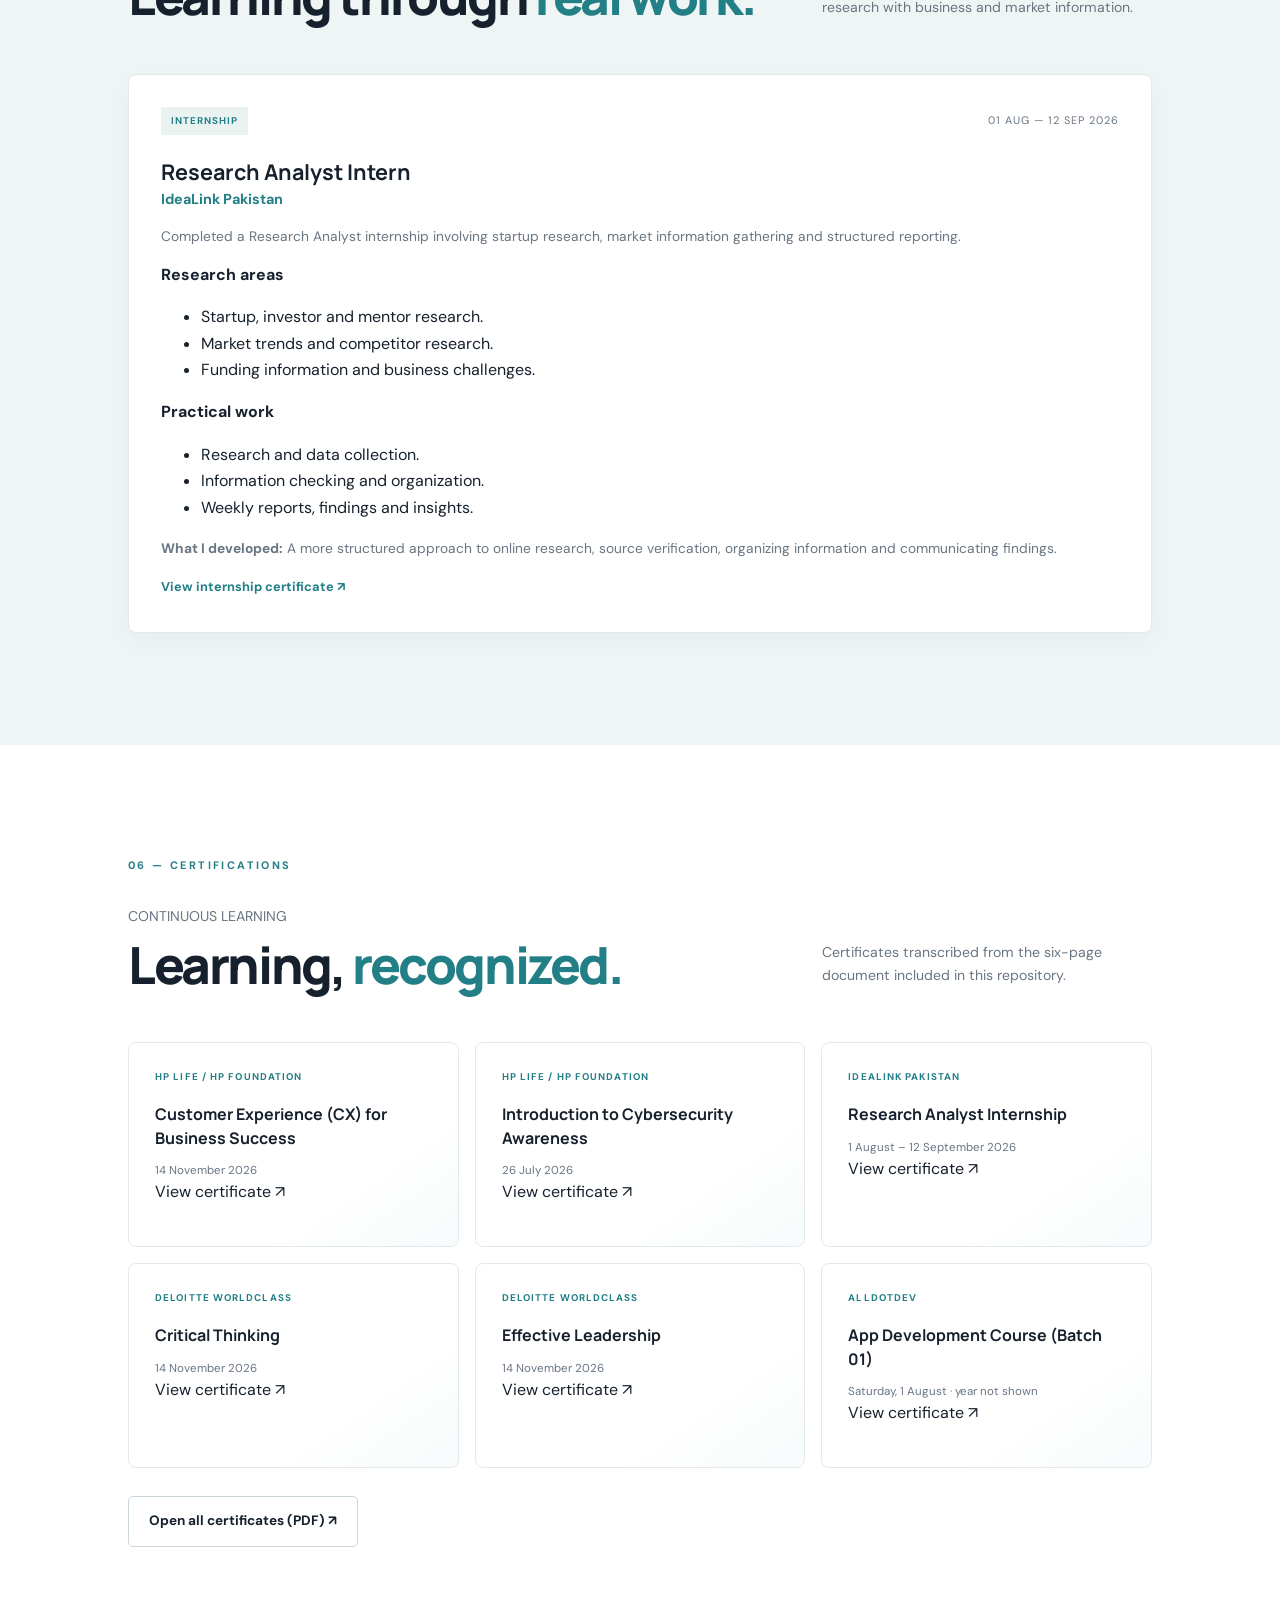
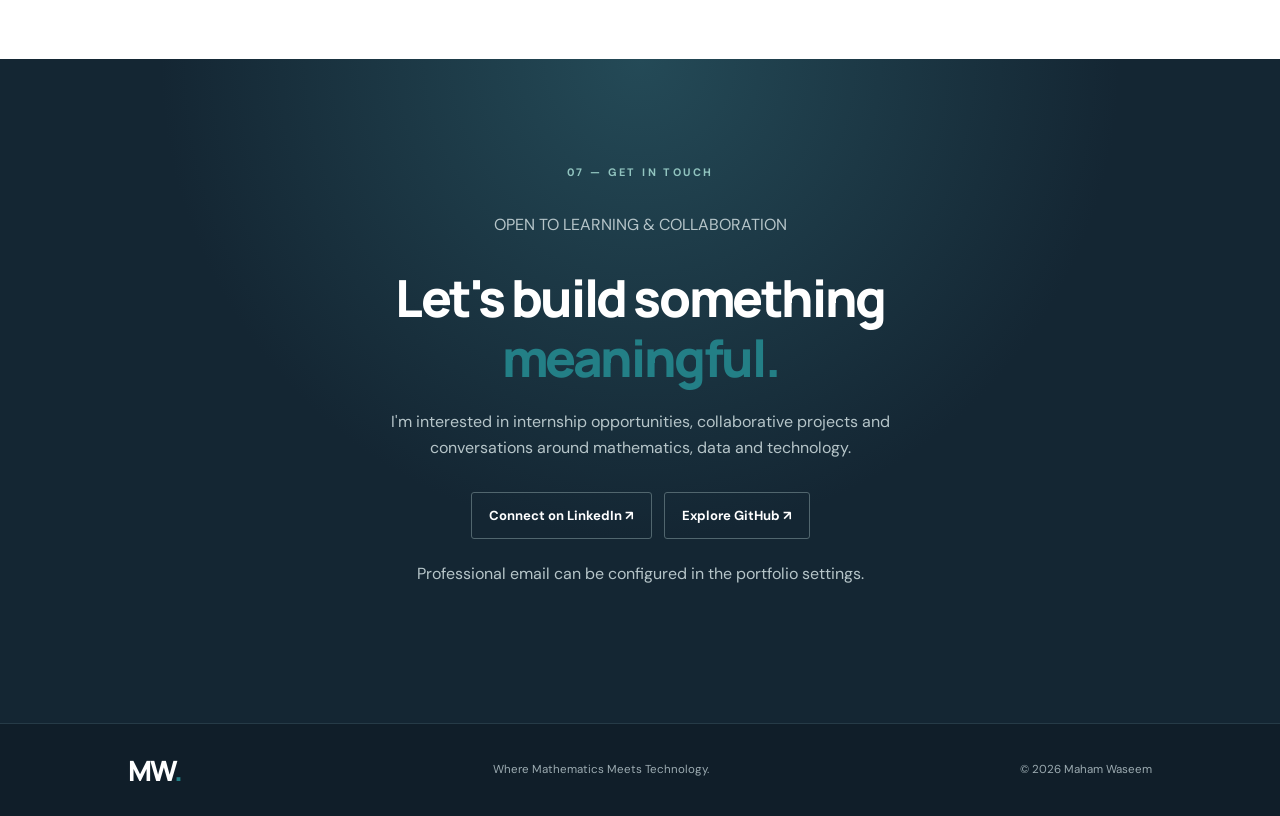
==== commit f5cd0624: "Refresh portfolio: improve index.html" ====
--- a/index.html
+++ b/index.html
@@ -1,31 +1,213 @@
 <!doctype html>
 <html lang="en">
 <head>
-<meta charset="utf-8"><meta name="viewport" content="width=device-width, initial-scale=1">
-<meta name="description" content="Maham Waseem — Exploring AI, machine learning, data, and web development through practical projects and analytical thinking.">
-<title>Maham Waseem | Portfolio</title>
-<link rel="preconnect" href="https://fonts.googleapis.com"><link rel="preconnect" href="https://fonts.gstatic.com" crossorigin>
-<link href="https://fonts.googleapis.com/css2?family=DM+Sans:wght@400;500;600;700&family=Manrope:wght@400;500;600;700;800&display=swap" rel="stylesheet">
-<link rel="stylesheet" href="style.css">
+  <meta charset="utf-8">
+  <meta name="viewport" content="width=device-width, initial-scale=1">
+  <meta name="theme-color" content="#101e29">
+  <meta name="description" content="Maham Waseem is a BS Mathematics student at Bahauddin Zakariya University, interested in software development, data analytics, Python, databases and practical technology projects.">
+  <meta name="author" content="Maham Waseem">
+  <meta name="robots" content="index, follow">
+  <meta property="og:type" content="website">
+  <meta property="og:title" content="Maham Waseem | Mathematics, Software & Data">
+  <meta property="og:description" content="Where Mathematics Meets Technology. Explore Maham Waseem's projects, technical skills, education and research experience.">
+  <meta property="og:url" content="https://maham-waseem-portfolio.vercel.app">
+  <meta property="og:image" content="https://maham-waseem-portfolio.vercel.app/favicon.svg">
+  <meta name="twitter:card" content="summary">
+  <title>Maham Waseem | Mathematics, Software & Data</title>
+  <link rel="icon" type="image/svg+xml" href="favicon.svg">
+  <link rel="preconnect" href="https://fonts.googleapis.com">
+  <link rel="preconnect" href="https://fonts.gstatic.com" crossorigin>
+  <link href="https://fonts.googleapis.com/css2?family=DM+Sans:wght@400;500;600;700&family=Manrope:wght@400;500;600;700;800&display=swap" rel="stylesheet">
+  <link rel="stylesheet" href="style.css">
 </head>
 <body>
-<header class="site-header"><a class="brand" href="#home">MW<span>.</span></a><nav><a href="#about">About</a><a href="#skills">Skills</a><a href="#projects">Projects</a><a href="#experience">Experience</a><a href="#certifications">Certificates</a><a href="#contact">Contact</a></nav><a class="header-cta" href="#contact">Let's connect <span>↗</span></a></header>
-<main>
-<section class="hero section" id="home">
-<div class="hero-copy"><p class="eyebrow"><span class="status-dot"></span> AI • MACHINE LEARNING • WEB DEVELOPMENT • DATA ANALYST</p><h1>Hi, I'm <span>Maham Waseem.</span></h1><h2>Exploring <i>AI & Machine Learning</i> · Building for the Web</h2><p class="lead">I bring together mathematical thinking, data, and emerging technologies to explore intelligent solutions and build practical digital experiences across AI, machine learning, and web development.</p><div class="hero-actions"><a class="btn primary" href="#projects">Explore my work <span>↗</span></a><a class="btn secondary" href="https://linkedin.com/in/maham-waseem-89735134a" target="_blank" rel="noreferrer">LinkedIn profile</a></div><div class="social-row"><a href="https://github.com/Maham-coree" target="_blank" rel="noreferrer">GitHub ↗</a><a href="https://linkedin.com/in/maham-waseem-89735134a" target="_blank" rel="noreferrer">LinkedIn ↗</a><span>Based in Multan, Pakistan</span></div></div>
-<div class="hero-visual"><div class="orbit orbit-one"></div><div class="orbit orbit-two"></div><div class="profile-card"><div class="card-top"><span>PORTFOLIO / 2026</span><span class="spark">✳</span></div><div class="monogram">M<span>W</span></div><div class="card-bottom"><strong>Curious by nature.</strong><small>Analytical by mindset.</small></div></div><div class="floating-tag tag-data">▥ &nbsp; DATA ANALYTICS</div><div class="floating-tag tag-math">∑ &nbsp; MATHEMATICS</div><div class="floating-tag tag-tech">⌘ &nbsp; TECHNOLOGY</div></div>
-<div class="hero-foot"><span>01 / INTRODUCTION</span><span>SCROLL TO EXPLORE ↓</span></div></section>
-<section class="section about-section" id="about"><div class="section-kicker">01 — ABOUT ME</div><div class="section-grid"><div><h2>Turning curiosity into <span>meaningful work.</span></h2></div><div class="about-text"><p>I'm a BS Mathematics student at Bahauddin Zakariya University, Multan. My academic foundation has shaped the way I approach challenges: with logic, structure, and curiosity.</p><p>I'm interested in data analytics, research, and software projects. I enjoy learning tools, working with information, and translating ideas into clear, useful outcomes.</p><div class="facts"><div><strong>3.70</strong><small>GPA</small></div><div><strong>05</strong><small>Current semester</small></div><div><strong>Multan</strong><small>Pakistan</small></div></div></div></div></section>
-<section class="section skills-section" id="skills"><div class="section-kicker">02 — TOOLKIT</div><div class="section-heading"><h2>Skills & <span>strengths</span></h2><p>A growing toolkit for analytical and technical work.</p></div><div class="skill-grid"><article class="skill-card"><div class="skill-icon">▦</div><h3>Data & Visualization</h3><p>Microsoft Excel · Power BI · Tableau · Data Cleaning · Data Analysis · Data Interpretation</p></article><article class="skill-card"><div class="skill-icon">⌘</div><h3>Programming & Web</h3><p>Python · HTML · CSS · JavaScript · Dart (coursework)</p></article><article class="skill-card"><div class="skill-icon">▤</div><h3>Databases & Backend</h3><p>SQL · PostgreSQL · DBMS · FastAPI · Flask · SQLAlchemy</p></article><article class="skill-card"><div class="skill-icon">∑</div><h3>Mathematical Thinking</h3><p>Statistics · Mathematical Analysis · Problem Solving · Analytical Thinking</p></article><article class="skill-card"><div class="skill-icon">◇</div><h3>App Development Coursework</h3><p>Cross-platform UI Development · Dart Programming · State Management · API Integration</p></article><article class="skill-card"><div class="skill-icon">⌁</div><h3>Tools & Workflow</h3><p>Git · GitHub · Visual Studio Code · Technical Documentation</p></article><article class="skill-card"><div class="skill-icon">✳</div><h3>Research & Professional</h3><p>Research · Market Research · Data Collection · Communication · Online Research · Content Writing · Customer Support</p></article></div><p class="subtle-note">Tools and frameworks are presented as technologies used in learning and projects, not as claims of expert-level proficiency.</p></section>
-<section class="section projects-section" id="projects"><div class="section-kicker">03 — SELECTED WORK</div><div class="section-heading"><h2>Projects with <span>purpose.</span></h2><p>Practical work combining data, software, and problem-solving.</p></div><div class="project-list">
-<article class="project-card"><div class="project-number">01</div><div class="project-main"><p class="project-type">DATABASES / FULL-STACK</p><h3>Retail Inventory & Sales Intelligence System</h3><p>A database-driven inventory and sales management system featuring store-level stock tracking, sales recording, reorder suggestions, alerts, role-based access, and reporting.</p><div class="tags"><span>PostgreSQL</span><span>FastAPI</span><span>SQLAlchemy</span><span>Alembic</span><span>JWT</span></div></div><a class="project-link" href="https://github.com/Maham-coree/retail-inventory-sales-intelligence" target="_blank" rel="noreferrer">View repository ↗</a></article>
-<article class="project-card"><div class="project-number">02</div><div class="project-main"><p class="project-type">AI / WEB DEVELOPMENT</p><h3>AI Coding Assistant</h3><p>A web-based coding assistant built with a Flask backend and Gemini API, paired with an interactive browser interface.</p><div class="tags"><span>Python</span><span>Flask</span><span>Gemini API</span><span>HTML</span><span>CSS</span><span>JavaScript</span></div></div><a class="project-link" href="https://github.com/Maham-coree/AI-Coding-Assistant-" target="_blank" rel="noreferrer">View repository ↗</a></article>
-<article class="project-card"><div class="project-number">03</div><div class="project-main"><p class="project-type">DATA ANALYSIS</p><h3>E-Commerce Sales Analysis</h3><p>A data analysis project exploring sales information and patterns in an e-commerce context.</p><div class="tags"><span>Data Analysis</span><span>Sales Insights</span></div></div><a class="project-link" href="https://github.com/Maham-coree/E_Commerce-Sales-Analysis" target="_blank" rel="noreferrer">View repository ↗</a></article>
-<article class="project-card"><div class="project-number">04</div><div class="project-main"><p class="project-type">DATA VISUALIZATION</p><h3>Superstore Sales Tableau Dashboard</h3><p>A Tableau dashboard project for visual exploration and presentation of Superstore sales data.</p><div class="tags"><span>Tableau</span><span>Data Visualization</span></div></div><a class="project-link" href="https://github.com/Maham-coree/Superstore-Sales-Tableau-Dashboard" target="_blank" rel="noreferrer">View repository ↗</a></article>
-<article class="project-card"><div class="project-number">05</div><div class="project-main"><p class="project-type">MOBILE & WEB APP / FLUTTER</p><h3>ChillBreak — Student Wellness App</h3><p>A wellness app designed to help students take meaningful breaks, with guided 4-7-8 breathing, English and Urdu spoken affirmations, a gratitude journal, a 30-second mini-game, daily quotes, and activity-based streak tracking.</p><div class="tags"><span>Flutter</span><span>Dart</span><span>Shared Preferences</span><span>Flutter TTS</span><span>Google Fonts</span></div></div><div class="project-actions"><a class="project-link" href="https://github.com/Maham-coree/ChillBreak_App" target="_blank" rel="noreferrer">View repository ↗</a><a class="project-link" href="https://chillbreak-app.web.app" target="_blank" rel="noreferrer">Live demo ↗</a></div></article>
-<article class="project-card"><div class="project-number">06</div><div class="project-main"><p class="project-type">MOBILE & WEB APP / FLUTTER</p><h3>TempConvertr — Temperature Converter</h3><p>A Flutter temperature conversion app for converting Celsius, Fahrenheit, and Kelvin, with a responsive interface, conversion history, and settings screen. A live web version is also available.</p><div class="tags"><span>Flutter</span><span>Dart</span><span>Provider</span><span>Shared Preferences</span><span>Google Fonts</span><span>Firebase Hosting</span></div></div><div class="project-actions"><a class="project-link" href="https://github.com/Maham-coree/Flutter_Temp_Converter" target="_blank" rel="noreferrer">View repository ↗</a><a class="project-link" href="https://flutter-project-fcb9a.web.app" target="_blank" rel="noreferrer">Live demo ↗</a></div></article>
-</div></section>
-<section class="section experience-section" id="experience"><div class="section-kicker">04 — EXPERIENCE</div><div class="section-grid"><div><h2>Learning through <span>real work.</span></h2></div><div class="experience-card"><div class="experience-top"><span class="pill">INTERNSHIP</span><span class="date">AUG — SEP 2026</span></div><h3>Research Analyst Intern</h3><h4>IdeaLink Pakistan</h4><p>Completed the Research Analyst internship program from 1 August to 12 September 2026. The experience involved startup and investor research, industry trends, competitor analysis, data gathering, and preparing reports and insights.</p><a href="assets/certificates/certificates.pdf#page=3" target="_blank" rel="noreferrer">View internship certificate ↗</a></div></div></section>
-<section class="section certifications-section" id="certifications"><div class="section-kicker">05 — CERTIFICATIONS</div><div class="section-heading"><h2>Learning, <span>recognized.</span></h2><p>Courses and achievements represented in the supplied certificate file.</p></div><div class="cert-grid"><article class="cert-card"><span>HP LIFE / HP FOUNDATION</span><h3>Customer Experience (CX) for Business Success</h3><small>14 November 2026</small><a class="cert-link" href="assets/certificates/certificates.pdf#page=1" target="_blank" rel="noreferrer">View certificate ↗</a></article><article class="cert-card"><span>HP LIFE / HP FOUNDATION</span><h3>Introduction to Cybersecurity Awareness</h3><small>26 July 2026</small><a class="cert-link" href="assets/certificates/certificates.pdf#page=2" target="_blank" rel="noreferrer">View certificate ↗</a></article><article class="cert-card"><span>IDEALINK PAKISTAN</span><h3>Research Analyst Internship</h3><small>1 August – 12 September 2026</small><a class="cert-link" href="assets/certificates/certificates.pdf#page=3" target="_blank" rel="noreferrer">View certificate ↗</a></article><article class="cert-card"><span>DELOITTE WORLDCLASS</span><h3>Critical Thinking</h3><small>14 November 2026</small><a class="cert-link" href="assets/certificates/certificates.pdf#page=4" target="_blank" rel="noreferrer">View certificate ↗</a></article><article class="cert-card"><span>DELOITTE WORLDCLASS</span><h3>Effective Leadership</h3><small>14 November 2026</small><a class="cert-link" href="assets/certificates/certificates.pdf#page=5" target="_blank" rel="noreferrer">View certificate ↗</a></article><article class="cert-card"><span>ALLDOTDEV</span><h3>App Development Course (Batch 01)</h3><small>Saturday, 1 August · year not shown</small><a class="cert-link" href="assets/certificates/certificates.pdf#page=6" target="_blank" rel="noreferrer">View certificate ↗</a></article></div><a class="btn secondary cert-download" href="assets/certificates/certificates.pdf" target="_blank" rel="noreferrer">View all certificates (PDF) ↗</a></section>
-<section class="contact-section section" id="contact"><div class="section-kicker">06 — GET IN TOUCH</div><h2>Let's make something <span>meaningful.</span></h2><p>I'm open to learning opportunities, collaboration, and conversations around data, mathematics, and technology.</p><div class="contact-links"><a href="https://linkedin.com/in/maham-waseem-89735134a" target="_blank" rel="noreferrer">Connect on LinkedIn ↗</a><a href="https://github.com/Maham-coree" target="_blank" rel="noreferrer">Explore GitHub ↗</a></div></section>
-</main><footer><a class="brand" href="#home">MW<span>.</span></a><span>Designed & developed with curiosity.</span><span>© <span id="year"></span> Maham Waseem</span></footer><script src="script.js"></script></body></html>+  <a class="skip-link" href="#main">Skip to content</a>
+  <header class="site-header">
+    <a class="brand" href="#home" aria-label="Maham Waseem, home">MW<span>.</span></a>
+    <button class="menu-toggle" type="button" aria-label="Open navigation menu" aria-expanded="false" aria-controls="primary-navigation">
+      <span></span><span></span><span></span>
+    </button>
+    <nav id="primary-navigation" class="primary-navigation" aria-label="Main navigation">
+      <a href="#home">Home</a><a href="#about">About</a><a href="#skills">Skills</a><a href="#projects">Projects</a><a href="#education">Education</a><a href="#experience">Experience</a><a href="#certifications">Certificates</a><a href="#contact">Contact</a>
+    </nav>
+    <a class="header-cta" href="#contact">Let's connect <span aria-hidden="true">↗</span></a>
+  </header>
+
+  <main id="main">
+    <section class="hero section" id="home" aria-labelledby="hero-title">
+      <div class="hero-grid">
+        <div class="hero-copy">
+          <p class="eyebrow"><span class="status-dot"></span> MATHEMATICS · SOFTWARE · DATA</p>
+          <p class="hero-intro">HELLO, I'M</p>
+          <h1 id="hero-title">Maham <span>Waseem.</span></h1>
+          <p class="hero-role">BS Mathematics Student <span class="role-divider">|</span> <span id="rotating-role">Aspiring Software Developer</span></p>
+          <p class="lead">Combining mathematical thinking, analytical skills, and modern technology to build practical solutions and meaningful digital experiences.</p>
+          <div class="hero-actions">
+            <a class="btn primary" href="#projects">Explore my projects <span aria-hidden="true">↗</span></a>
+            <a class="btn secondary" href="#contact">Contact me</a>
+          </div>
+          <div class="social-row">
+            <a href="https://github.com/Maham-coree" target="_blank" rel="noopener noreferrer">GitHub ↗</a>
+            <a href="https://www.linkedin.com/in/maham-waseem-89735134a/" target="_blank" rel="noopener noreferrer">LinkedIn ↗</a>
+            <span>Multan, Pakistan</span>
+          </div>
+        </div>
+        <div class="hero-art" aria-label="MW initials with mathematical and technology motifs">
+          <div class="math-orbit orbit-a"></div><div class="math-orbit orbit-b"></div>
+          <div class="hero-monogram"><span class="monogram-label">PERSONAL PORTFOLIO / 2026</span><strong>M<span>W</span></strong><span class="monogram-caption">CURIOUS BY NATURE.<br>ANALYTICAL BY MINDSET.</span></div>
+          <span class="float-chip chip-data">▥ &nbsp; DATA ANALYTICS</span>
+          <span class="float-chip chip-math">∑ &nbsp; MATHEMATICS</span>
+          <span class="float-chip chip-code">&lt;/&gt; &nbsp; DEVELOPMENT</span>
+        </div>
+      </div>
+      <div class="hero-foot"><span>01 / INTRODUCTION</span><a href="#about">SCROLL TO EXPLORE ↓</a></div>
+    </section>
+
+    <section class="section about-section" id="about">
+      <div class="section-kicker">01 — ABOUT ME</div>
+      <div class="section-grid">
+        <div><p class="overline">A LITTLE ABOUT MY JOURNEY</p><h2>Where curiosity meets <span>analytical thinking.</span></h2></div>
+        <div class="about-text">
+          <p>I'm Maham Waseem, a BS Mathematics student at Bahauddin Zakariya University, Multan. My academic background has strengthened my logical reasoning, structured thinking, and approach to solving problems.</p>
+          <p>Alongside my studies, I am developing practical skills in software development and data analytics. I have worked on projects involving Python, databases, web technologies, data analysis, and visualization.</p>
+          <p>I enjoy learning by building: understanding a problem, exploring the right tools, and turning ideas into useful applications or clear insights. I am especially interested in the connection between mathematics, data, and technology.</p>
+          <div class="about-principles">
+            <article><span>01</span><strong>Think analytically</strong><small>Use logic, mathematics and evidence.</small></article>
+            <article><span>02</span><strong>Build practically</strong><small>Turn concepts into working projects.</small></article>
+            <article><span>03</span><strong>Keep learning</strong><small>Improve through experimentation.</small></article>
+          </div>
+        </div>
+      </div>
+    </section>
+
+    <section class="section skills-section" id="skills">
+      <div class="section-kicker">02 — TECHNICAL TOOLKIT</div>
+      <div class="section-heading"><div><p class="overline">TOOLS I WORK WITH</p><h2>Skills & <span>strengths.</span></h2></div><p>A growing toolkit developed through coursework, independent learning, research and hands-on projects.</p></div>
+      <div class="skill-grid">
+        <article class="skill-card"><div class="skill-icon">⌘</div><h3>Programming & Web</h3><p>Python · HTML5 · CSS3 · JavaScript</p><a href="#project-ai">See related project ↗</a></article>
+        <article class="skill-card"><div class="skill-icon">▥</div><h3>Data Analytics</h3><p>Microsoft Excel · Power BI · Tableau · Data Cleaning · Data Analysis · Data Visualization</p><a href="#project-tableau">See related project ↗</a></article>
+        <article class="skill-card"><div class="skill-icon">▤</div><h3>Databases & Backend</h3><p>SQL · PostgreSQL · DBMS · FastAPI · Flask · SQLAlchemy · Alembic</p><a href="#project-inventory">See related project ↗</a></article>
+        <article class="skill-card"><div class="skill-icon">∑</div><h3>Mathematical Thinking</h3><p>Statistics · Logical Reasoning · Analytical Thinking · Problem Solving</p><a href="#education">Academic background ↗</a></article>
+        <article class="skill-card"><div class="skill-icon">◇</div><h3>Mobile App Development</h3><p>Flutter · Dart · Cross-platform UI Development · State Management · API Integration</p><a href="#project-chillbreak">See related project ↗</a></article>
+        <article class="skill-card"><div class="skill-icon">⌁</div><h3>Tools & Workflow</h3><p>Git · GitHub · Visual Studio Code · pgAdmin · Technical Documentation</p><a href="https://github.com/Maham-coree" target="_blank" rel="noopener noreferrer">GitHub profile ↗</a></article>
+        <article class="skill-card"><div class="skill-icon">✳</div><h3>Research & Professional</h3><p>Market Research · Online Research · Data Collection · Reporting · Communication · Content Writing</p><a href="#experience">Internship experience ↗</a></article>
+      </div>
+      <p class="subtle-note">Skills are presented without artificial proficiency percentages. Technologies reflect learning and practical project exposure; they should not be interpreted as claims of expert-level experience.</p>
+    </section>
+
+    <section class="section projects-section" id="projects">
+      <div class="section-kicker">03 — SELECTED WORK</div>
+      <div class="section-heading"><div><p class="overline">LEARNING THROUGH BUILDING</p><h2>Projects with <span>purpose.</span></h2></div><p>Academic and independent projects that demonstrate practical problem-solving across software, databases and data.</p></div>
+      <div class="project-filters" role="group" aria-label="Filter projects">
+        <button class="filter-button is-selected" type="button" data-filter="all" aria-pressed="true">All projects</button>
+        <button class="filter-button" type="button" data-filter="software" aria-pressed="false">Software</button>
+        <button class="filter-button" type="button" data-filter="data" aria-pressed="false">Data</button>
+        <button class="filter-button" type="button" data-filter="mobile" aria-pressed="false">Mobile</button>
+      </div>
+      <div class="project-grid">
+        <article class="project-card featured-project" id="project-inventory" data-category="software">
+          <div class="project-visual visual-inventory"><span class="visual-kicker">DATABASE · FULL-STACK</span><div class="visual-dashboard"><div class="dash-sidebar"></div><div class="dash-content"><i></i><i></i><div class="dash-chart"></div><div class="dash-bars"><b></b><b></b><b></b><b></b></div></div></div><span class="visual-caption">RETAIL INVENTORY SYSTEM</span></div>
+          <div class="project-content"><div class="project-meta"><span>01 / FEATURED PROJECT</span><span>ACADEMIC PROJECT</span></div><h3>Retail Inventory & Sales Intelligence System</h3><p>A database-driven application for managing stock across stores, recording sales, tracking stock movements and identifying products that need reordering.</p>
+            <div class="tags"><span>Python</span><span>FastAPI</span><span>PostgreSQL</span><span>SQLAlchemy</span><span>Alembic</span><span>JWT</span><span>HTML / CSS / JS</span></div>
+            <details class="project-details"><summary>Explore problem, features & my work</summary><div><h4>Problem addressed</h4><p>Small shops can lose sales when stock runs out unexpectedly or tie up money in slow-moving inventory. This project provides a structured way to monitor stock and plan replenishment.</p><h4>Key functionality</h4><ul><li>Store-level inventory and stock status tracking.</li><li>Sales recording with automatic stock updates and protection against negative stock.</li><li>Supplier, purchase order and stock movement management.</li><li>Reorder recommendations and reporting.</li><li>Role-based access for admin, manager and cashier.</li><li>Database learning labs covering SQL, transactions and query plans.</li></ul><h4>My learning</h4><p>Applied DBMS concepts including relational design, keys, normalization, SQL queries, transactions and API-to-database workflows.</p></div></details>
+            <div class="project-actions"><a class="project-link" href="https://github.com/Maham-coree/retail-inventory-sales-intelligence" target="_blank" rel="noopener noreferrer">GitHub repository ↗</a><span class="availability-note">Source code</span></div>
+          </div>
+        </article>
+
+        <article class="project-card" id="project-ai" data-category="software">
+          <div class="project-visual visual-ai"><span class="visual-kicker">AI · WEB APPLICATION</span><div class="ai-window"><div class="ai-window-top"><i></i><i></i><i></i></div><div class="ai-message">How can I improve this code?</div><div class="ai-response"><b>AI</b><span>Reviewing your code and suggesting improvements...</span></div><div class="ai-input">Ask a coding question <span>↑</span></div></div><span class="visual-caption">AI CODING ASSISTANT</span></div>
+          <div class="project-content"><div class="project-meta"><span>02 / AI APPLICATION</span><span>INDEPENDENT PROJECT</span></div><h3>AI Coding Assistant</h3><p>A web application that brings common coding tasks into one workspace, using Gemini AI to support code generation, explanation, debugging, optimization and conversion.</p>
+            <div class="tags"><span>Python</span><span>Flask</span><span>Gemini API</span><span>JavaScript</span><span>SQLAlchemy</span><span>PostgreSQL / SQLite</span></div>
+            <details class="project-details"><summary>Explore features & implementation</summary><div><h4>Key functionality documented in the repository</h4><ul><li>Five coding modes: Generate, Explain, Debug, Optimize and Convert.</li><li>User authentication and password hashing.</li><li>Conversation management and saved code snippets.</li><li>Reusable prompt templates and user preferences.</li><li>Activity dashboard and password recovery flow.</li></ul><h4>My learning</h4><p>Worked with Flask routes, frontend-backend communication, API integration, environment configuration and application data management.</p></div></details>
+            <div class="project-actions"><a class="project-link" href="https://github.com/Maham-coree/AI-Coding-Assistant-" target="_blank" rel="noopener noreferrer">GitHub repository ↗</a><span class="availability-note">No public demo listed</span></div>
+          </div>
+        </article>
+
+        <article class="project-card" id="project-ecommerce" data-category="data">
+          <div class="project-visual visual-data"><span class="visual-kicker">DATA ANALYSIS · EDA</span><div class="data-visual"><div class="data-number">DATA<span> → </span>INSIGHTS</div><div class="data-bars"><i></i><i></i><i></i><i></i><i></i><i></i></div><div class="data-line"></div></div><span class="visual-caption">E-COMMERCE SALES ANALYSIS</span></div>
+          <div class="project-content"><div class="project-meta"><span>03 / DATA ANALYSIS</span><span>INDEPENDENT PROJECT</span></div><h3>E-Commerce Sales Analysis</h3><p>A data analysis project exploring an e-commerce sales dataset through data preparation, exploratory analysis and visual exploration of patterns.</p>
+            <div class="tags"><span>Python</span><span>Pandas</span><span>Matplotlib</span><span>Seaborn</span><span>EDA</span></div>
+            <details class="project-details"><summary>Explore analytical workflow</summary><div><h4>Project focus</h4><ul><li>Data cleaning and preparation.</li><li>Exploratory data analysis.</li><li>Visualizing patterns in the dataset.</li><li>Summarizing observations from the analysis.</li></ul><h4>My learning</h4><p>Practiced a structured data analysis workflow: inspect, clean, explore, visualize and communicate findings.</p></div></details>
+            <div class="project-actions"><a class="project-link" href="https://github.com/Maham-coree/E_Commerce-Sales-Analysis" target="_blank" rel="noopener noreferrer">GitHub repository ↗</a><span class="availability-note">Source code</span></div>
+          </div>
+        </article>
+
+        <article class="project-card" id="project-tableau" data-category="data">
+          <div class="project-visual visual-tableau"><span class="visual-kicker">BUSINESS INTELLIGENCE</span><div class="tableau-visual"><div class="kpi-row"><i></i><i></i><i></i></div><div class="tableau-chart"><b></b><b></b><b></b><b></b><b></b><b></b></div><div class="tableau-donut"></div></div><span class="visual-caption">SUPERSTORE SALES DASHBOARD</span></div>
+          <div class="project-content"><div class="project-meta"><span>04 / DATA VISUALIZATION</span><span>INDEPENDENT PROJECT</span></div><h3>Superstore Sales & Profitability Dashboard</h3><p>An interactive Tableau dashboard built with the Sample Superstore dataset to explore sales, profit, regional performance and product-level patterns.</p>
+            <div class="tags"><span>Tableau Public</span><span>Excel</span><span>Data Visualization</span><span>Business Insights</span></div>
+            <details class="project-details"><summary>Explore dashboard insights</summary><div><h4>Questions explored</h4><ul><li>Which regions contribute the most sales?</li><li>Do higher sales always result in higher profits?</li><li>Which product groups show losses?</li></ul><h4>Repository-reported observations</h4><p>The project README reports more than $2.29M in sales and $286K in profit for the Sample Superstore dataset, with regional and category-level comparisons.</p></div></details>
+            <div class="project-actions"><a class="project-link" href="https://github.com/Maham-coree/Superstore-Sales-Tableau-Dashboard" target="_blank" rel="noopener noreferrer">GitHub repository ↗</a><a class="project-link" href="https://public.tableau.com/app/profile/maham.waseem/viz/SuperstoreSalesProfitabilityDashboard_17850751511210/Dashboard1" target="_blank" rel="noopener noreferrer">Live Tableau dashboard ↗</a></div>
+          </div>
+        </article>
+
+        <article class="project-card" id="project-chillbreak" data-category="mobile">
+          <div class="project-visual visual-chill"><span class="visual-kicker">FLUTTER · STUDENT WELLNESS</span><div class="phone-mock"><div class="phone-notch"></div><span class="phone-greeting">take a breath.</span><div class="breath-circle">BREATHE</div><div class="phone-pills"><i></i><i></i><i></i></div></div><span class="visual-caption">CHILLBREAK APP</span></div>
+          <div class="project-content"><div class="project-meta"><span>05 / MOBILE APPLICATION</span><span>INDEPENDENT PROJECT</span></div><h3>ChillBreak — Student Wellness App</h3><p>A student-focused app designed to make breaks more intentional through breathing exercises, gratitude journaling, motivational audio and small activities.</p>
+            <div class="tags"><span>Flutter</span><span>Dart</span><span>Shared Preferences</span><span>Flutter TTS</span></div>
+            <details class="project-details"><summary>Explore app features</summary><div><ul><li>Guided 4-7-8 breathing exercise.</li><li>English and Urdu spoken affirmations.</li><li>Gratitude journal with saved entries.</li><li>Short bubble-pop mini game and daily quotes.</li><li>Activity-based streak and session tracking.</li></ul><p>The repository describes this as a first end-to-end mobile app, developed from initial Figma design to a working Flutter build.</p></div></details>
+            <div class="project-actions"><a class="project-link" href="https://github.com/Maham-coree/ChillBreak_App" target="_blank" rel="noopener noreferrer">GitHub repository ↗</a><a class="project-link" href="https://chillbreak-app.web.app" target="_blank" rel="noopener noreferrer">Live demo ↗</a></div>
+          </div>
+        </article>
+
+        <article class="project-card" id="project-temp" data-category="mobile">
+          <div class="project-visual visual-temp"><span class="visual-kicker">FLUTTER · UTILITY APP</span><div class="temp-visual"><span>°C</span><b>⇄</b><span>°F</span><small>KELVIN INCLUDED</small></div><span class="visual-caption">TEMPERATURE CONVERTER</span></div>
+          <div class="project-content"><div class="project-meta"><span>06 / MOBILE APPLICATION</span><span>INDEPENDENT PROJECT</span></div><h3>TempConvertr — Temperature Converter</h3><p>A Flutter utility app for converting between Celsius, Fahrenheit and Kelvin, with a responsive interface and a web-hosted version.</p>
+            <div class="tags"><span>Flutter</span><span>Dart</span><span>Firebase Hosting</span></div>
+            <details class="project-details"><summary>Explore features</summary><div><ul><li>Conversions between Celsius, Fahrenheit and Kelvin.</li><li>Conversion history and settings screens.</li><li>Responsive user interface.</li><li>Web build hosted through Firebase Hosting.</li></ul></div></details>
+            <div class="project-actions"><a class="project-link" href="https://github.com/Maham-coree/Flutter_Temp_Converter" target="_blank" rel="noopener noreferrer">GitHub repository ↗</a><a class="project-link" href="https://flutter-project-fcb9a.web.app" target="_blank" rel="noopener noreferrer">Live demo ↗</a></div>
+          </div>
+        </article>
+      </div>
+    </section>
+
+    <section class="section education-section" id="education">
+      <div class="section-kicker">04 — EDUCATION</div>
+      <div class="section-grid">
+        <div><p class="overline">ACADEMIC FOUNDATION</p><h2>Learning to think <span>in systems.</span></h2><p class="education-note">Mathematics is more than a subject in my journey — it shapes how I reason, analyze information and approach technical problems.</p></div>
+        <article class="education-card"><div class="education-icon">∑</div><span class="education-status">CURRENTLY ENROLLED</span><h3>Bachelor of Science in Mathematics</h3><p class="institution">Bahauddin Zakariya University (BZU)</p><p>Department of Mathematics · CASPAM · Multan</p><div class="education-meta"><div><strong>5th</strong><small>Current semester</small></div><div><strong>3.70</strong><small>GPA</small></div></div><div class="education-topics"><span>Statistics</span><span>Mathematical Reasoning</span><span>Logical Thinking</span><span>Problem Solving</span></div></article>
+      </div>
+      <div class="math-connection"><span>MATHEMATICS</span><b>→</b><span>LOGIC & STATISTICS</span><b>→</b><span>DATA & SOFTWARE</span></div>
+    </section>
+
+    <section class="section experience-section" id="experience">
+      <div class="section-kicker">05 — PROFESSIONAL EXPERIENCE</div>
+      <div class="section-heading"><div><p class="overline">RESEARCH & PRACTICAL LEARNING</p><h2>Learning through <span>real work.</span></h2></div><p>Experience that helped me connect structured research with business and market information.</p></div>
+      <div class="timeline">
+        <div class="timeline-marker"><span></span></div>
+        <article class="experience-card"><div class="experience-top"><span class="pill">INTERNSHIP</span><span class="date">01 AUG — 12 SEP 2026</span></div><h3>Research Analyst Intern</h3><h4>IdeaLink Pakistan</h4><p>Completed a Research Analyst internship involving startup research, market information gathering and structured reporting.</p><div class="experience-work"><div><strong>Research areas</strong><ul><li>Startup, investor and mentor research.</li><li>Market trends and competitor research.</li><li>Funding information and business challenges.</li></ul></div><div><strong>Practical work</strong><ul><li>Research and data collection.</li><li>Information checking and organization.</li><li>Weekly reports, findings and insights.</li></ul></div></div><p class="learning-outcome"><strong>What I developed:</strong> A more structured approach to online research, source verification, organizing information and communicating findings.</p><a href="assets/certificates/certificates.pdf#page=3" target="_blank" rel="noopener noreferrer">View internship certificate ↗</a></article>
+      </div>
+    </section>
+
+    <section class="section certifications-section" id="certifications">
+      <div class="section-kicker">06 — CERTIFICATIONS</div>
+      <div class="section-heading"><div><p class="overline">CONTINUOUS LEARNING</p><h2>Learning, <span>recognized.</span></h2></div><p>Certificates transcribed from the six-page document included in this repository.</p></div>
+      <div class="cert-grid">
+        <article class="cert-card"><span>HP LIFE / HP FOUNDATION</span><h3>Customer Experience (CX) for Business Success</h3><small>14 November 2026</small><a href="assets/certificates/certificates.pdf#page=1" target="_blank" rel="noopener noreferrer">View certificate ↗</a></article>
+        <article class="cert-card"><span>HP LIFE / HP FOUNDATION</span><h3>Introduction to Cybersecurity Awareness</h3><small>26 July 2026</small><a href="assets/certificates/certificates.pdf#page=2" target="_blank" rel="noopener noreferrer">View certificate ↗</a></article>
+        <article class="cert-card"><span>IDEALINK PAKISTAN</span><h3>Research Analyst Internship</h3><small>1 August – 12 September 2026</small><a href="assets/certificates/certificates.pdf#page=3" target="_blank" rel="noopener noreferrer">View certificate ↗</a></article>
+        <article class="cert-card"><span>DELOITTE WORLDCLASS</span><h3>Critical Thinking</h3><small>14 November 2026</small><a href="assets/certificates/certificates.pdf#page=4" target="_blank" rel="noopener noreferrer">View certificate ↗</a></article>
+        <article class="cert-card"><span>DELOITTE WORLDCLASS</span><h3>Effective Leadership</h3><small>14 November 2026</small><a href="assets/certificates/certificates.pdf#page=5" target="_blank" rel="noopener noreferrer">View certificate ↗</a></article>
+        <article class="cert-card"><span>ALLDOTDEV</span><h3>App Development Course (Batch 01)</h3><small>Saturday, 1 August · year not shown</small><a href="assets/certificates/certificates.pdf#page=6" target="_blank" rel="noopener noreferrer">View certificate ↗</a></article>
+      </div>
+      <a class="btn secondary cert-download" href="assets/certificates/certificates.pdf" target="_blank" rel="noopener noreferrer">Open all certificates (PDF) ↗</a>
+    </section>
+
+    <section class="contact-section section" id="contact">
+      <div class="section-kicker">07 — GET IN TOUCH</div>
+      <p class="overline">OPEN TO LEARNING & COLLABORATION</p>
+      <h2>Let's build something <span>meaningful.</span></h2>
+      <p>I'm interested in internship opportunities, collaborative projects and conversations around mathematics, data and technology.</p>
+      <div class="contact-links">
+        <a href="https://www.linkedin.com/in/maham-waseem-89735134a/" target="_blank" rel="noopener noreferrer">Connect on LinkedIn ↗</a>
+        <a href="https://github.com/Maham-coree" target="_blank" rel="noopener noreferrer">Explore GitHub ↗</a>
+        <a id="email-link" class="email-link" href="#contact" hidden>Email me ↗</a>
+      </div>
+      <p class="email-note" id="email-note">Professional email can be configured in the portfolio settings.</p>
+    </section>
+  </main>
+
+  <footer><a class="brand" href="#home">MW<span>.</span></a><span>Where Mathematics Meets Technology.</span><span>© <span id="year"></span> Maham Waseem</span></footer>
+  <script src="script.js"></script>
+</body>
+</html>
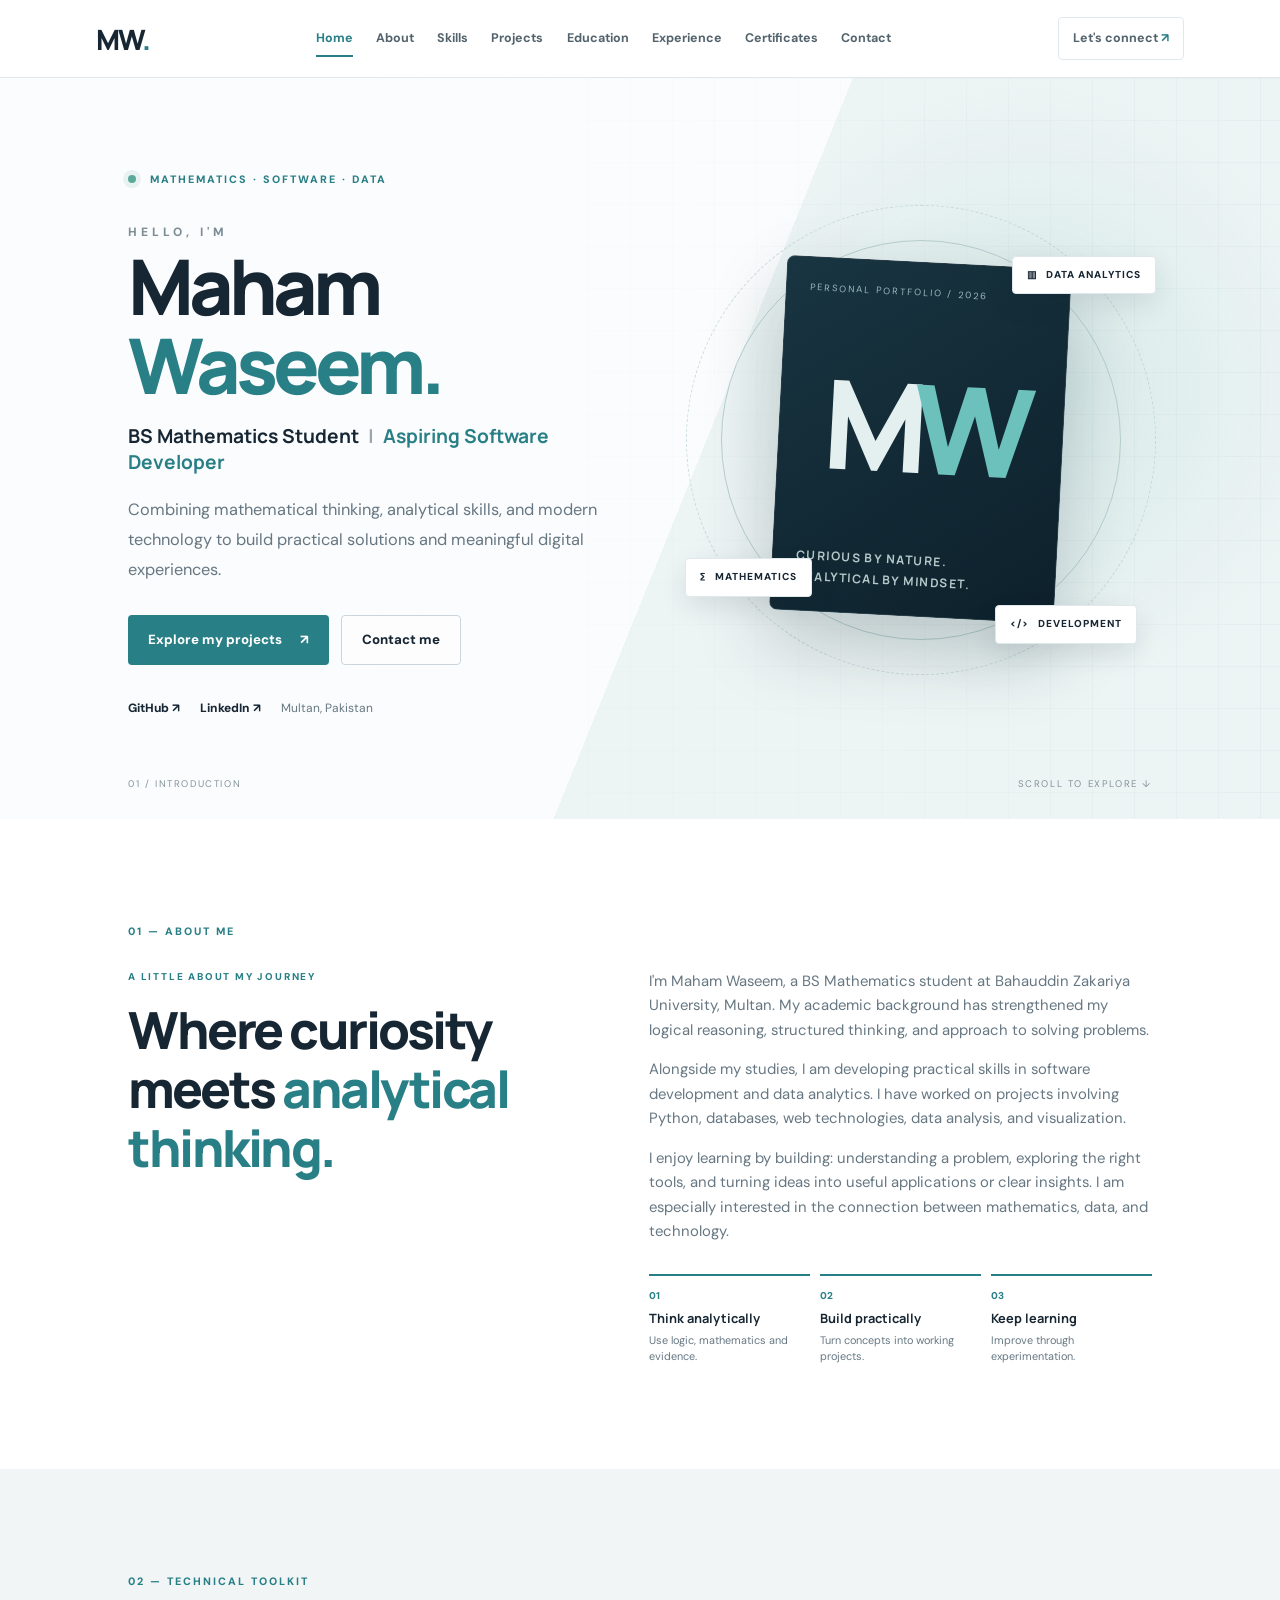
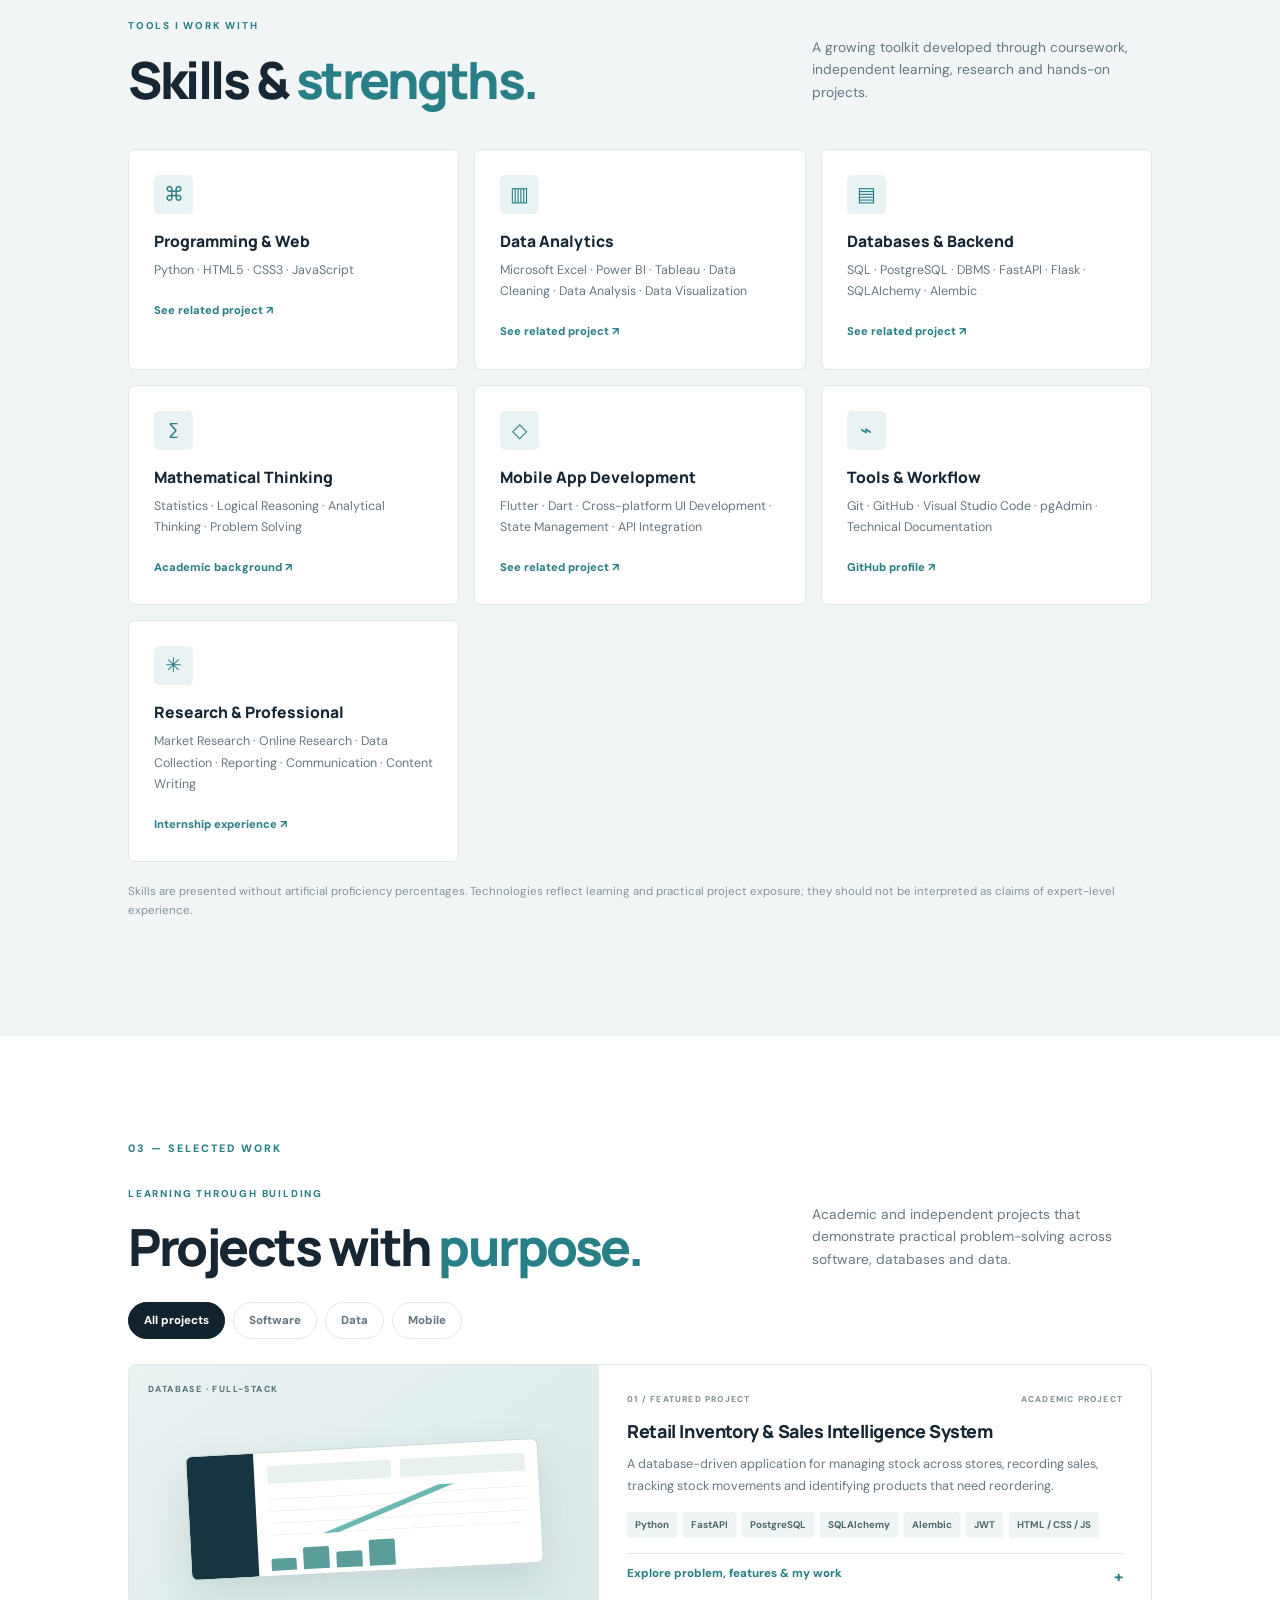
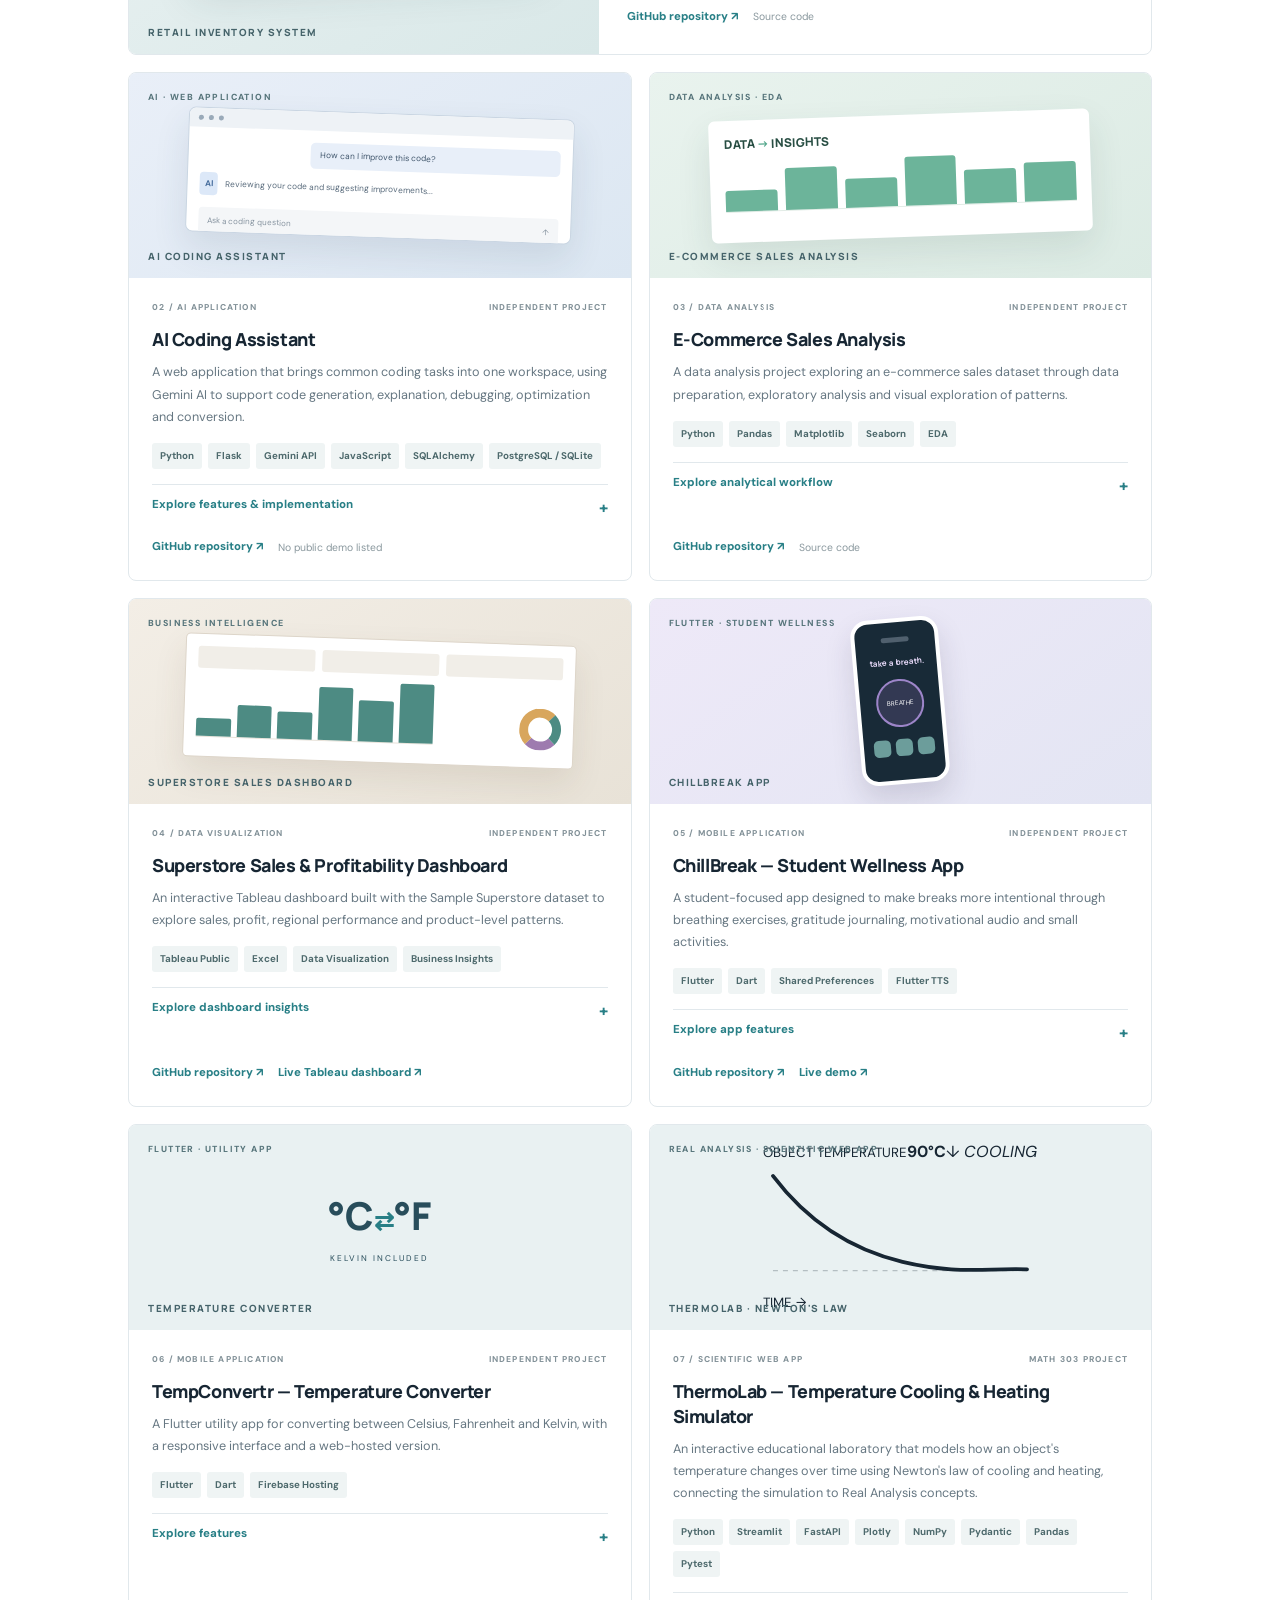
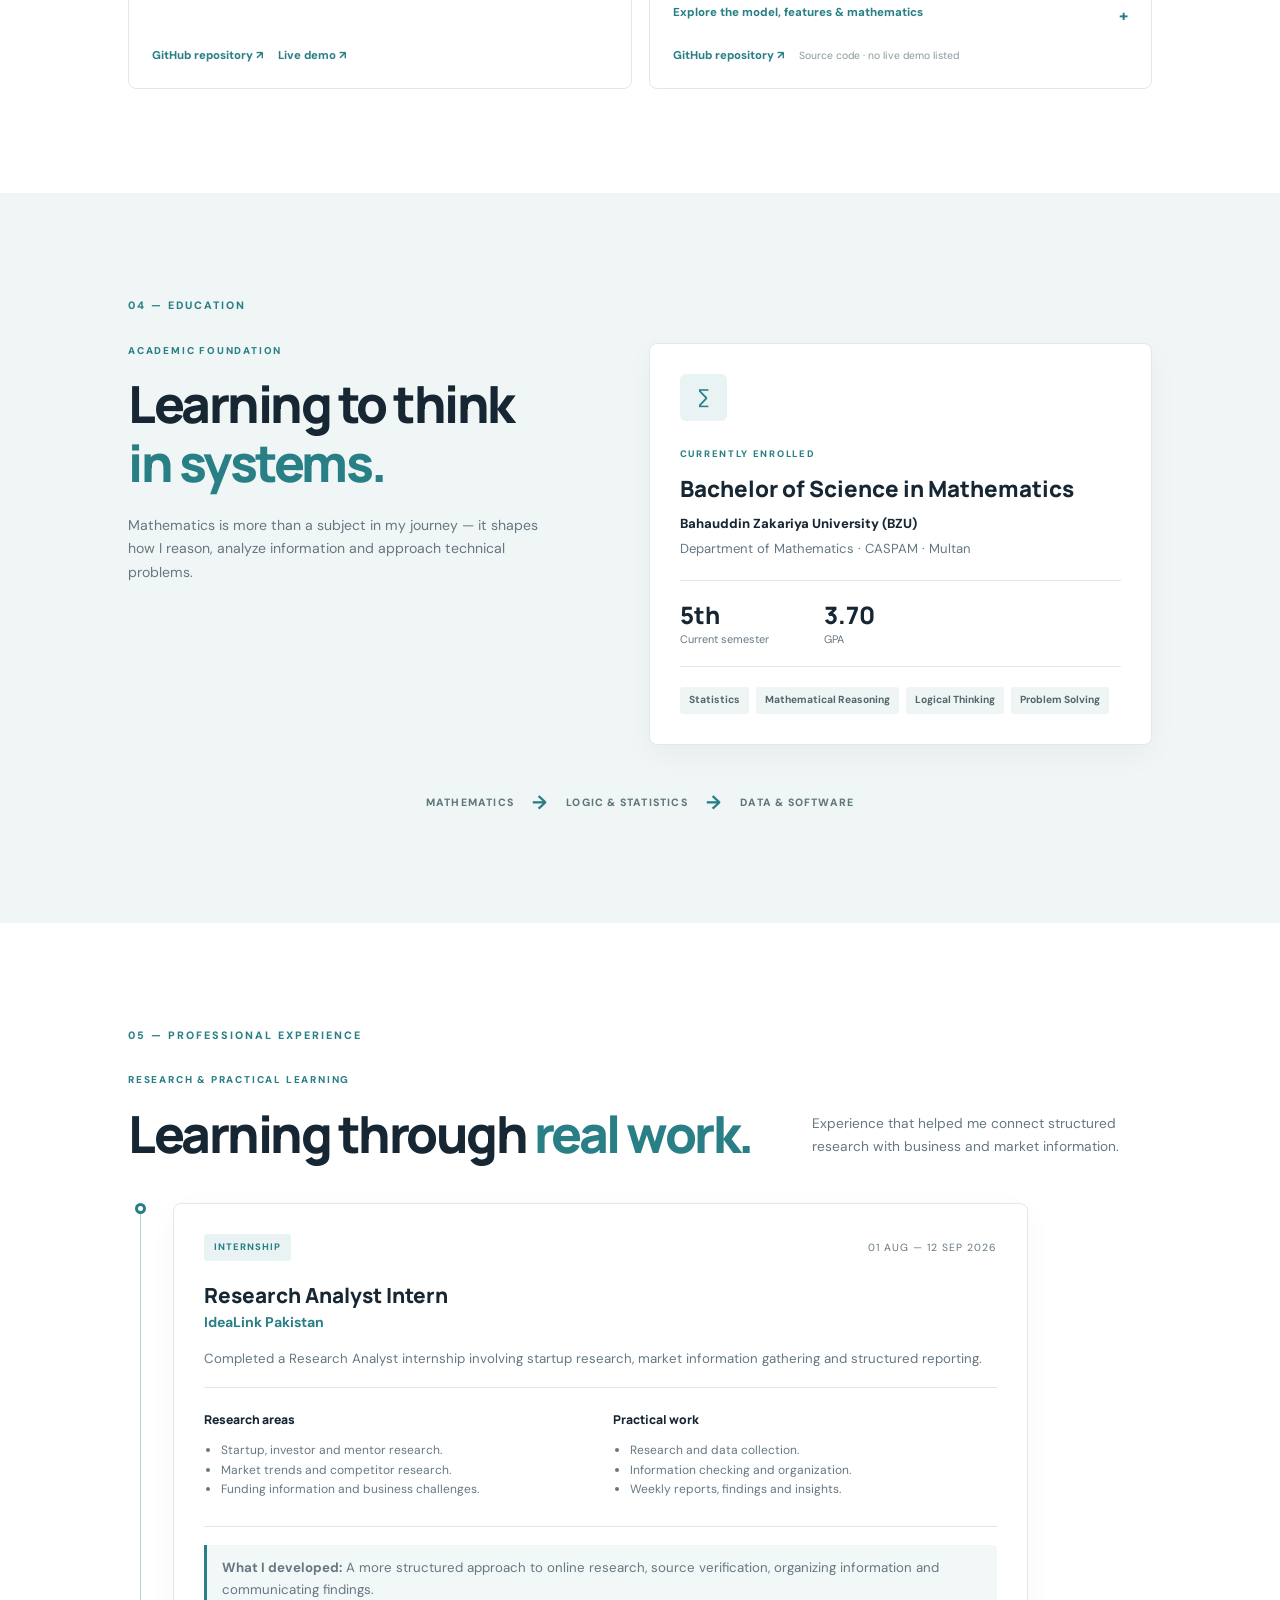
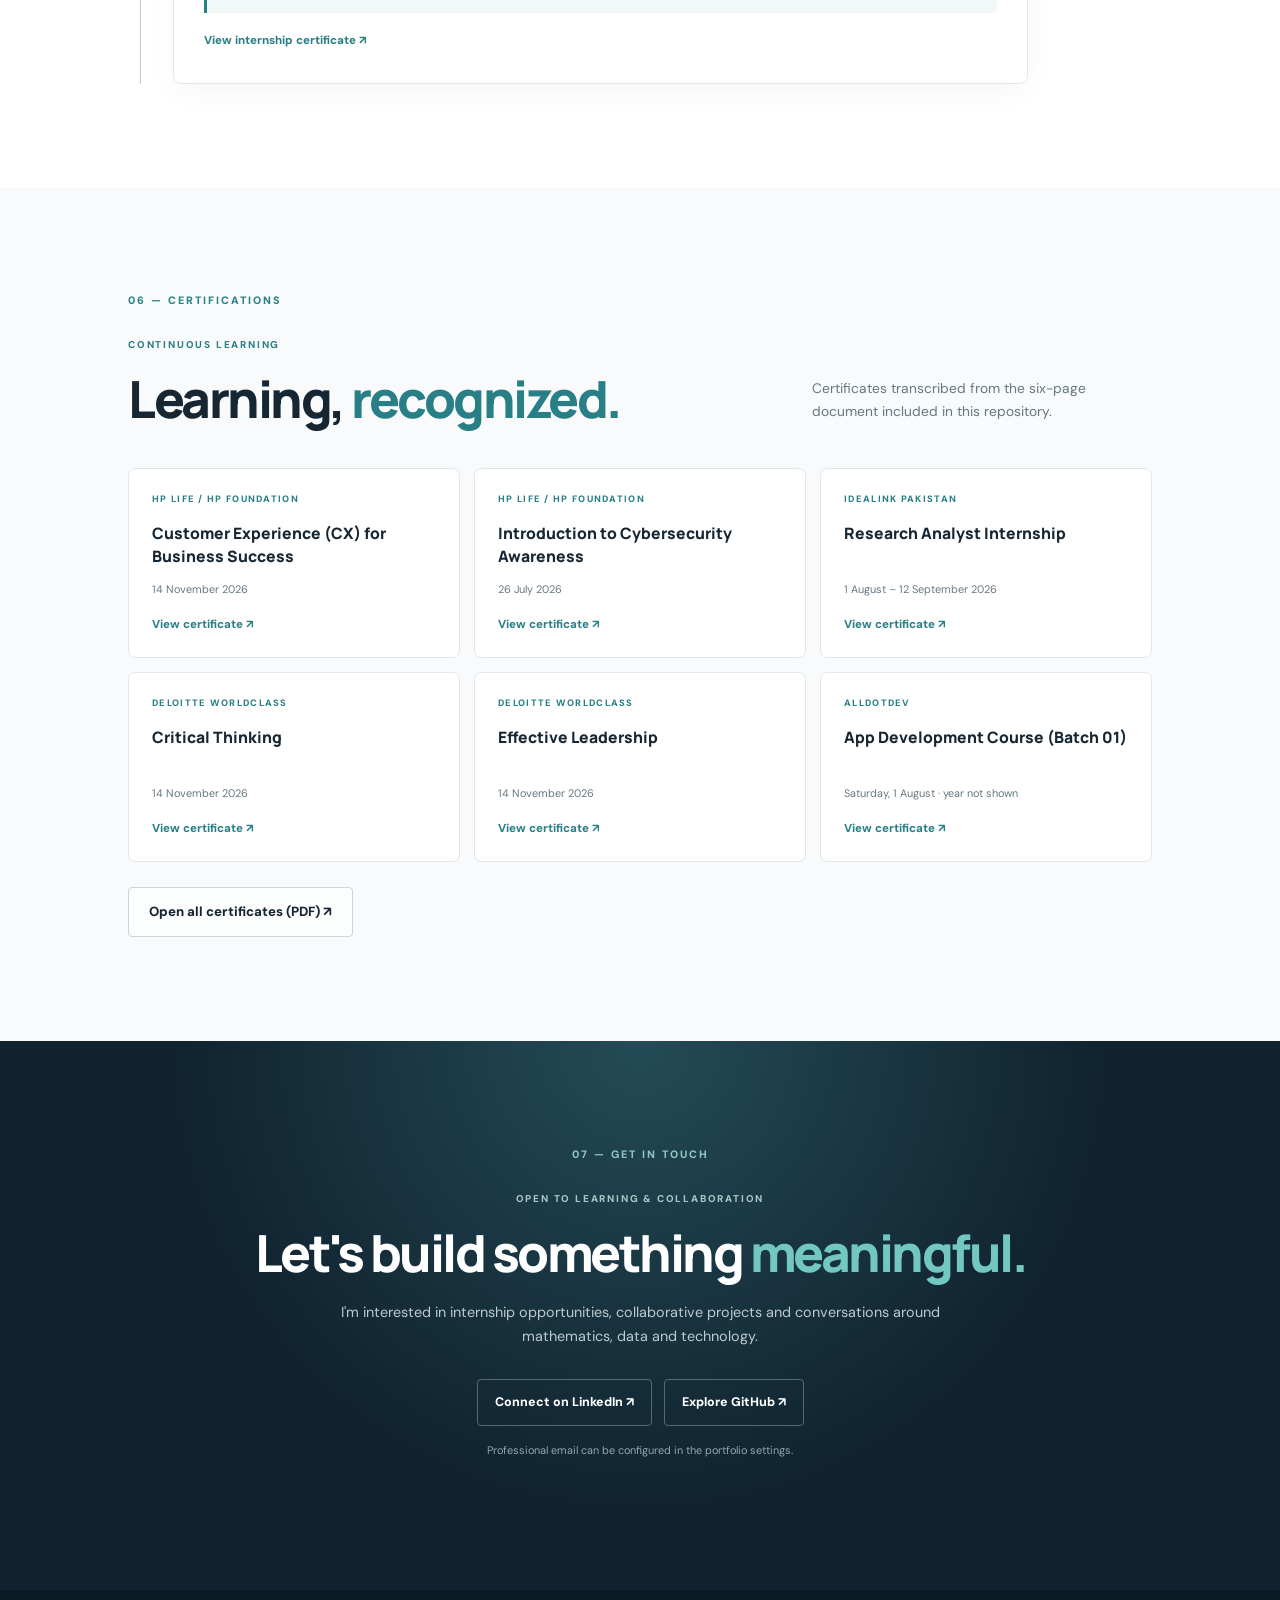
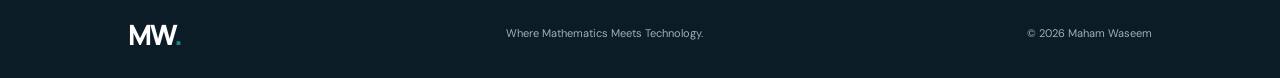
==== commit fb20e104: "Add ThermoLab cooling simulator to portfolio" ====
--- a/index.html
+++ b/index.html
@@ -158,6 +158,15 @@
             <div class="project-actions"><a class="project-link" href="https://github.com/Maham-coree/Flutter_Temp_Converter" target="_blank" rel="noopener noreferrer">GitHub repository ↗</a><a class="project-link" href="https://flutter-project-fcb9a.web.app" target="_blank" rel="noopener noreferrer">Live demo ↗</a></div>
           </div>
         </article>
+
+        <article class="project-card" id="project-thermolab" data-category="software">
+          <div class="project-visual visual-thermolab"><span class="visual-kicker">REAL ANALYSIS · SCIENTIFIC WEB APP</span><div class="thermolab-visual"><div class="thermo-readout"><small>OBJECT TEMPERATURE</small><strong>90<span>°C</span></strong><em>↓ COOLING</em></div><div class="thermo-curve"><svg viewBox="0 0 220 92" role="img" aria-label="Exponential cooling curve approaching ambient temperature"><path d="M8 8 C 36 45, 70 67, 112 77 S 177 82, 212 83" fill="none" stroke="currentColor" stroke-width="3" stroke-linecap="round"/><path d="M8 84 H212" stroke="currentColor" stroke-opacity=".25" stroke-dasharray="4 4"/></svg><small>TIME →</small></div></div><span class="visual-caption">THERMOLAB · NEWTON'S LAW</span></div>
+          <div class="project-content"><div class="project-meta"><span>07 / SCIENTIFIC WEB APP</span><span>MATH 303 PROJECT</span></div><h3>ThermoLab — Temperature Cooling & Heating Simulator</h3><p>An interactive educational laboratory that models how an object's temperature changes over time using Newton's law of cooling and heating, connecting the simulation to Real Analysis concepts.</p>
+            <div class="tags"><span>Python</span><span>Streamlit</span><span>FastAPI</span><span>Plotly</span><span>NumPy</span><span>Pydantic</span><span>Pandas</span><span>Pytest</span></div>
+            <details class="project-details"><summary>Explore the model, features & mathematics</summary><div><h4>Mathematical model</h4><p>Uses the differential equation <strong>dT/dt = −k(T − Tₛ)</strong> and its exponential solution to study temperature change and convergence toward the surrounding temperature.</p><h4>Key functionality</h4><ul><li>Simulates cooling, heating and thermal equilibrium.</li><li>Interactive Plotly charts for temperature, rate of change and temperature difference.</li><li>Adjustable initial and surrounding temperatures, rate constant, duration and graph resolution.</li><li>Scenario comparison, saved experiments, results table and CSV export.</li><li>Independent FastAPI endpoints with input validation and automated tests.</li></ul><h4>Real Analysis connection</h4><p>Explores continuity, differentiability, derivatives as instantaneous rates, exponential decay and the limit as temperature approaches the ambient value.</p></div></details>
+            <div class="project-actions"><a class="project-link" href="https://github.com/Maham-coree/thermolab-temperature-simulator" target="_blank" rel="noopener noreferrer">GitHub repository ↗</a><span class="availability-note">Source code · no live demo listed</span></div>
+          </div>
+        </article>
       </div>
     </section>
 
--- a/style.css
+++ b/style.css
@@ -1,67 +1,199 @@
-:root{--ink:#17212d;--muted:#687582;--paper:#f6f8fa;--white:#fff;--line:#e4e9ee;--accent:#287e83;--accent-dark:#195c62;--soft:#eaf2f2;--navy:#142633}*{box-sizing:border-box}html{scroll-behavior:smooth;scroll-padding-top:90px}body{margin:0;background:var(--paper);color:var(--ink);font-family:"DM Sans",sans-serif;line-height:1.65}a{color:inherit;text-decoration:none}.site-header{height:78px;display:flex;align-items:center;justify-content:space-between;padding:0 7.5%;background:rgba(255,255,255,.92);border-bottom:1px solid var(--line);position:sticky;top:0;z-index:20;backdrop-filter:blur(16px)}.brand{font:800 1.6rem "Manrope",sans-serif;letter-spacing:-2px}.brand span{color:var(--accent)}nav{display:flex;gap:28px}nav a,.header-cta{font-size:.82rem;font-weight:600;color:#51606d}nav a:hover,.header-cta:hover{color:var(--accent)}.header-cta{border:1px solid var(--line);padding:10px 15px;border-radius:4px}.header-cta span{color:var(--accent)}.section{padding:112px 10%}.hero{min-height:670px;display:grid;grid-template-columns:1.08fr .92fr;align-items:center;position:relative;overflow:hidden;padding-top:90px;padding-bottom:100px;background:linear-gradient(115deg,#f8fafb 54%,#eef4f4 54%)}.eyebrow,.section-kicker,.project-type{font-size:.7rem;letter-spacing:2px;font-weight:700;color:var(--accent)}.status-dot{display:inline-block;width:8px;height:8px;background:#5ba99b;border-radius:50%;margin-right:8px}.hero h1{font:800 clamp(2.8rem,5.5vw,5.2rem)/1.08 "Manrope",sans-serif;letter-spacing:-4px;margin:22px 0 8px}.hero h1 span,.section h2 span,.contact-section h2 span{color:var(--accent)}.hero h2{font:600 1.25rem "Manrope",sans-serif;letter-spacing:-.5px;margin:0 0 24px}.hero h2 i{color:var(--accent);font-style:normal}.lead{max-width:515px;color:var(--muted);font-size:1.04rem}.hero-actions{display:flex;gap:12px;margin:34px 0 40px}.btn{display:inline-flex;align-items:center;gap:18px;padding:13px 20px;border-radius:4px;font-size:.85rem;font-weight:700;transition:.2s}.btn.primary{background:var(--accent);color:white}.btn.primary:hover{background:var(--accent-dark);transform:translateY(-2px)}.btn.secondary{border:1px solid #cbd5dc;background:rgba(255,255,255,.55)}.btn.secondary:hover{border-color:var(--accent);color:var(--accent)}.social-row{display:flex;gap:22px;align-items:center;font-size:.76rem;color:var(--muted)}.social-row a{color:var(--ink);font-weight:700}.hero-visual{height:440px;position:relative;display:grid;place-items:center}.profile-card{width:280px;height:350px;background:var(--navy);color:white;border-radius:4px;padding:22px;display:flex;flex-direction:column;justify-content:space-between;transform:rotate(4deg);box-shadow:0 28px 60px #122d3326;z-index:2}.card-top,.card-bottom{display:flex;justify-content:space-between;align-items:center}.card-top{font-size:.62rem;letter-spacing:1.5px;color:#a9c0c5}.spark{font-size:1.3rem;color:#8cc2bd}.monogram{font:800 7.5rem "Manrope",sans-serif;letter-spacing:-15px;color:#d7e7e7;text-align:center}.monogram span{color:#70aaa7}.card-bottom{display:flex;flex-direction:column;align-items:flex-start}.card-bottom strong{font:700 1rem "Manrope"}.card-bottom small{color:#a9c0c5}.orbit{position:absolute;border:1px solid #bfd4d3;border-radius:50%;width:400px;height:400px}.orbit-two{width:470px;height:470px;border-style:dashed;opacity:.7}.floating-tag{position:absolute;background:white;padding:10px 14px;border:1px solid var(--line);box-shadow:0 8px 24px #17212d10;border-radius:3px;font-size:.66rem;font-weight:700;letter-spacing:1px;z-index:3}.tag-data{top:55px;right:-3px}.tag-math{bottom:70px;left:-5px}.tag-tech{bottom:30px;right:25px}.hero-foot{position:absolute;bottom:28px;left:10%;right:10%;display:flex;justify-content:space-between;color:#8a969e;font-size:.62rem;letter-spacing:1.5px}.section-kicker{margin-bottom:30px}.section h2,.contact-section h2{font:800 clamp(2.1rem,4vw,3.5rem)/1.16 "Manrope",sans-serif;letter-spacing:-2px;margin:0}.section-grid{display:grid;grid-template-columns:1fr 1fr;gap:10%;align-items:start}.about-section{background:white}.about-text{color:var(--muted);font-size:.98rem}.facts{display:flex;gap:42px;margin-top:38px;border-top:1px solid var(--line);padding-top:25px}.facts div{display:flex;flex-direction:column}.facts strong{font:800 1.6rem "Manrope";color:var(--ink)}.facts small{color:var(--muted);font-size:.72rem}.skills-section{background:#f4f7f8}.section-heading{display:flex;align-items:end;justify-content:space-between;margin-bottom:42px;gap:20px}.section-heading p{color:var(--muted);font-size:.88rem;max-width:330px;margin:0 0 7px}.skill-grid{display:grid;grid-template-columns:repeat(3,1fr);gap:14px}.skill-card{background:white;border:1px solid var(--line);padding:27px 25px;min-height:190px;transition:.2s}.skill-card:hover,.cert-card:hover{transform:translateY(-4px);box-shadow:0 15px 35px #182c3210}.skill-icon{width:38px;height:38px;border-radius:4px;background:var(--soft);color:var(--accent);display:grid;place-items:center;font-size:1.3rem}.skill-card h3,.cert-card h3{font:700 1rem "Manrope";margin:17px 0 8px}.skill-card p{font-size:.8rem;color:var(--muted);margin:0}.subtle-note{font-size:.72rem;color:#87929b;margin-top:20px}.projects-section{background:white}.project-list{border-top:1px solid var(--line)}.project-card{display:grid;grid-template-columns:60px 1fr auto;gap:28px;padding:32px 0;border-bottom:1px solid var(--line);align-items:center}.project-number{font:700 .85rem "Manrope";color:#9ca8ad}.project-type{font-size:.61rem;margin:0 0 8px}.project-main h3{font:700 1.23rem "Manrope";margin:0 0 8px;letter-spacing:-.5px}.project-main>p:not(.project-type){font-size:.86rem;color:var(--muted);max-width:700px;margin:0 0 14px}.tags{display:flex;gap:7px;flex-wrap:wrap}.tags span{font-size:.65rem;padding:4px 9px;background:#f0f4f4;color:#4e676a;border-radius:2px}.project-link{white-space:nowrap;color:var(--accent);font-weight:700;font-size:.78rem}.experience-section{background:#eff4f4}.experience-card{background:white;border:1px solid var(--line);padding:32px}.experience-top{display:flex;justify-content:space-between;align-items:center}.pill{font-size:.61rem;letter-spacing:1px;font-weight:700;background:var(--soft);color:var(--accent);padding:6px 10px}.date{font-size:.68rem;color:var(--muted);letter-spacing:1px}.experience-card h3{font:700 1.35rem "Manrope";margin:22px 0 2px}.experience-card h4{font-size:.9rem;color:var(--accent);margin:0}.experience-card p{color:var(--muted);font-size:.86rem}.experience-card>a{font-weight:700;color:var(--accent);font-size:.8rem}.certifications-section{background:white}.cert-grid{display:grid;grid-template-columns:repeat(3,1fr);gap:14px}.cert-card{border:1px solid var(--line);padding:24px;min-height:175px;transition:.2s}.cert-card>span{font-size:.61rem;letter-spacing:1.1px;color:var(--accent);font-weight:700}.cert-card h3{line-height:1.4;min-height:45px}.cert-card small{font-size:.72rem;color:var(--muted)}.cert-download{margin-top:28px}.contact-section{background:var(--navy);color:white;text-align:center;padding-top:105px;padding-bottom:105px}.contact-section .section-kicker{color:#91c4bf}.contact-section h2{max-width:760px;margin:auto}.contact-section>p{max-width:600px;margin:22px auto 30px;color:#b6c5c9}.contact-links{display:flex;justify-content:center;gap:12px}.contact-links a{border:1px solid #51666e;padding:12px 17px;border-radius:3px;font-size:.82rem;font-weight:700}.contact-links a:hover{background:var(--accent);border-color:var(--accent)}footer{padding:27px 10%;display:flex;justify-content:space-between;align-items:center;background:#101e29;color:#9cabb1;font-size:.72rem}footer .brand{color:white} @media(max-width:950px){nav{gap:14px}nav a{font-size:.75rem}.hero{padding-left:7%;padding-right:7%}.section{padding-left:7%;padding-right:7%}.hero-foot{left:7%;right:7%}.skill-grid,.cert-grid{grid-template-columns:repeat(2,1fr)}}@media(max-width:700px){.site-header{height:auto;min-height:70px;padding:14px 6%;flex-wrap:wrap;gap:12px}.site-header nav{order:3;width:100%;overflow:auto;padding:7px 0 3px;gap:20px}.site-header nav a{white-space:nowrap}.header-cta{font-size:.72rem}.hero{display:block;padding:75px 7% 90px;min-height:auto;background:linear-gradient(160deg,#f8fafb 64%,#eef4f4 64%)}.hero h1{font-size:3.25rem;letter-spacing:-2.8px}.hero h2{font-size:1.05rem}.hero-visual{height:390px;margin-top:30px}.profile-card{width:235px;height:300px}.monogram{font-size:6.2rem}.orbit{width:330px;height:330px}.orbit-two{width:380px;height:380px}.floating-tag{font-size:.56rem;padding:8px 10px}.tag-data{right:-4px}.tag-math{left:-5px}.hero-foot{font-size:.52rem}.section{padding:78px 7%}.section-grid{grid-template-columns:1fr;gap:25px}.section-heading{display:block}.section-heading p{margin-top:13px}.skill-grid,.cert-grid{grid-template-columns:1fr}.skill-card{min-height:auto}.project-card{grid-template-columns:30px 1fr;gap:15px}.project-link{grid-column:2}.project-main h3{font-size:1.08rem}.experience-card{padding:23px}.facts{gap:25px}.contact-section h2{font-size:2.4rem}.contact-links{flex-direction:column;align-items:center}footer{padding:24px 7%;gap:12px;flex-wrap:wrap}footer span:nth-child(2){order:3;width:100%}}
-/* Premium motion and accessibility polish */
-:root{scroll-behavior:smooth}
-::selection{background:#cce2df;color:#142633}
-.site-header{transition:box-shadow .25s ease,background .25s ease}
-.site-header.is-scrolled{box-shadow:0 8px 30px #1426330d}
-nav a{position:relative}
-nav a::after{content:"";position:absolute;left:0;right:100%;bottom:-7px;height:2px;background:var(--accent);transition:right .25s ease}
-nav a:hover::after,nav a.is-active::after{right:0}
-.hero-visual .orbit-one{animation:orbitDrift 18s ease-in-out infinite alternate}
-.hero-visual .orbit-two{animation:orbitDrift 24s ease-in-out infinite alternate-reverse}
-.profile-card{animation:cardFloat 7s ease-in-out infinite}
-.floating-tag{animation:tagFloat 6s ease-in-out infinite}
-.tag-math{animation-delay:-2s}.tag-tech{animation-delay:-4s}
-.reveal{opacity:0;transform:translateY(24px);transition:opacity .7s ease,transform .7s cubic-bezier(.2,.7,.2,1)}
-.reveal.is-visible{opacity:1;transform:translateY(0)}
-.project-card,.skill-card,.cert-card,.experience-card{transition:transform .28s ease,box-shadow .28s ease,border-color .28s ease}
-.project-card:hover{border-color:#bfd5d3}
-.project-card:hover .project-number{color:var(--accent)}
-.contact-links a,.project-link,.experience-card>a{transition:color .2s ease,background .2s ease,border-color .2s ease}
-@keyframes orbitDrift{from{transform:translate3d(-8px,5px,0) rotate(-4deg)}to{transform:translate3d(9px,-7px,0) rotate(5deg)}}
-@keyframes cardFloat{0%,100%{transform:translateY(0) rotate(4deg)}50%{transform:translateY(-10px) rotate(2.5deg)}}
+:root{--ink:#172633;--muted:#667782;--paper:#f6f8fa;--white:#fff;--line:#e1e8ec;--accent:#287f86;--accent-dark:#195f66;--soft:#eaf3f3;--navy:#10232f;--navy-2:#173541;--cyan:#6bc7c5;--shadow:0 18px 48px rgba(16,35,47,.08)}
+*{box-sizing:border-box}
+html{scroll-behavior:smooth;scroll-padding-top:92px}
+body{margin:0;background:var(--paper);color:var(--ink);font-family:"DM Sans",sans-serif;line-height:1.65}
+body.menu-open{overflow:hidden}
+a{color:inherit;text-decoration:none}
+button{font:inherit}
+button,a{-webkit-tap-highlight-color:transparent}
+a:focus-visible,button:focus-visible,summary:focus-visible{outline:3px solid #46a9b0;outline-offset:4px;border-radius:4px}
+.skip-link{position:absolute;left:12px;top:-60px;background:#fff;color:var(--ink);padding:10px 14px;z-index:100;border-radius:4px}
+.skip-link:focus{top:12px}
+.site-header{height:78px;display:flex;align-items:center;justify-content:space-between;gap:26px;padding:0 7.5%;background:rgba(255,255,255,.94);border-bottom:1px solid var(--line);position:sticky;top:0;z-index:30;backdrop-filter:blur(16px);transition:box-shadow .25s ease}
+.site-header.is-scrolled{box-shadow:0 8px 30px rgba(16,35,47,.09)}
+.brand{font:800 1.75rem "Manrope",sans-serif;letter-spacing:-2px;flex:none}.brand span{color:var(--accent)}
+.primary-navigation{display:flex;align-items:center;gap:clamp(12px,1.8vw,25px)}
+.primary-navigation a,.header-cta{font-size:.78rem;font-weight:700;color:#53636d;white-space:nowrap;position:relative}
+.primary-navigation a:after{content:"";position:absolute;left:0;right:100%;bottom:-8px;height:2px;background:var(--accent);transition:right .2s}
+.primary-navigation a:hover,.primary-navigation a.is-active,.header-cta:hover{color:var(--accent)}
+.primary-navigation a:hover:after,.primary-navigation a.is-active:after{right:0}
+.header-cta{border:1px solid var(--line);padding:10px 14px;border-radius:4px}.header-cta span{color:var(--accent)}
+.menu-toggle{display:none}
+.section{padding:104px 10%}
+.hero{min-height:690px;display:flex;align-items:center;position:relative;overflow:hidden;padding-top:82px;padding-bottom:100px;background:radial-gradient(circle at 80% 42%,rgba(100,177,176,.16),transparent 28%),linear-gradient(112deg,#fbfcfd 54%,#edf4f4 54%)}
+.hero:before{content:"";position:absolute;inset:0;background-image:linear-gradient(rgba(35,92,99,.035) 1px,transparent 1px),linear-gradient(90deg,rgba(35,92,99,.035) 1px,transparent 1px);background-size:42px 42px;mask-image:linear-gradient(90deg,transparent 25%,#000 100%);pointer-events:none}
+.hero-grid{width:100%;display:grid;grid-template-columns:1.05fr .95fr;align-items:center;gap:5%;position:relative;z-index:1}
+.eyebrow,.section-kicker,.project-meta,.visual-kicker,.overline{font-size:.67rem;letter-spacing:2px;font-weight:800;color:var(--accent)}
+.status-dot{display:inline-block;width:8px;height:8px;background:#5ba99b;border-radius:50%;margin-right:9px;box-shadow:0 0 0 5px rgba(91,169,155,.12)}
+.hero-intro{font-size:.75rem;font-weight:800;letter-spacing:4px;color:#7d8d95;margin:35px 0 4px}
+.hero h1{font:800 clamp(3.3rem,6vw,5.8rem)/1.02 "Manrope",sans-serif;letter-spacing:-5px;margin:0 0 19px}
+.hero h1 span,.section h2 span,.contact-section h2 span{color:var(--accent)}
+.hero-role{font:700 clamp(1rem,1.5vw,1.2rem) "Manrope",sans-serif;margin:0 0 20px}
+.role-divider{color:#9aa8ad;margin:0 5px}
+#rotating-role{color:var(--accent)}
+.lead{max-width:540px;color:var(--muted);font-size:1.02rem;line-height:1.85}
+.hero-actions{display:flex;gap:12px;margin:30px 0 34px;flex-wrap:wrap}
+.btn{display:inline-flex;align-items:center;justify-content:center;gap:18px;padding:13px 20px;border-radius:4px;font-size:.83rem;font-weight:800;transition:transform .2s,background .2s,border-color .2s}
+.btn.primary{background:var(--accent);color:#fff}.btn.primary:hover{background:var(--accent-dark);transform:translateY(-2px)}
+.btn.secondary{border:1px solid #cbd6dc;background:rgba(255,255,255,.6)}.btn.secondary:hover{border-color:var(--accent);color:var(--accent)}
+.social-row{display:flex;gap:20px;align-items:center;flex-wrap:wrap;font-size:.75rem;color:var(--muted)}
+.social-row a{font-weight:800;color:var(--ink)}.social-row a:hover{color:var(--accent)}
+.hero-art{height:460px;position:relative;display:grid;place-items:center}
+.hero-monogram{width:285px;height:355px;background:linear-gradient(145deg,#183541,#0d202b);color:white;border:1px solid rgba(255,255,255,.12);border-radius:8px;padding:23px;display:flex;flex-direction:column;justify-content:space-between;box-shadow:0 32px 75px rgba(15,39,49,.22);transform:rotate(3deg);z-index:2;animation:cardFloat 7s ease-in-out infinite}
+.monogram-label{font-size:.58rem;letter-spacing:2px;color:#9db8bd}
+.hero-monogram strong{font:800 7.7rem "Manrope",sans-serif;letter-spacing:-16px;text-align:center;color:#e4f0ef}
+.hero-monogram strong span{color:#6dc1bd}
+.monogram-caption{font:700 .75rem/1.8 "Manrope",sans-serif;letter-spacing:1.5px;color:#b5c9ca}
+.math-orbit{position:absolute;width:400px;height:400px;border:1px solid #b8d0cf;border-radius:50%;animation:orbitDrift 20s ease-in-out infinite alternate}
+.orbit-b{width:470px;height:470px;border-style:dashed;opacity:.7;animation-direction:alternate-reverse}
+.float-chip{position:absolute;background:#fff;padding:10px 14px;border:1px solid var(--line);box-shadow:0 10px 26px rgba(23,38,51,.1);border-radius:4px;font-size:.63rem;font-weight:800;letter-spacing:1px;z-index:3;animation:tagFloat 6s ease-in-out infinite}
+.chip-data{top:46px;right:-4px}.chip-math{bottom:73px;left:-5px;animation-delay:-2s}.chip-code{bottom:26px;right:15px;animation-delay:-4s}
+.hero-foot{position:absolute;bottom:27px;left:10%;right:10%;display:flex;justify-content:space-between;color:#84939a;font-size:.6rem;letter-spacing:1.6px}
+.hero-foot a:hover{color:var(--accent)}
+.section-kicker{margin-bottom:28px}
+.section h2,.contact-section h2{font:800 clamp(2.15rem,4vw,3.55rem)/1.15 "Manrope",sans-serif;letter-spacing:-2.5px;margin:0}
+.overline{font-size:.62rem;letter-spacing:1.8px;margin:0 0 15px}
+.section-grid{display:grid;grid-template-columns:.92fr 1.08fr;gap:9%;align-items:start}
+.about-section{background:#fff}
+.about-text{color:var(--muted);font-size:.93rem}
+.about-text>p:first-child{margin-top:0}
+.about-principles{display:grid;grid-template-columns:repeat(3,1fr);gap:10px;margin-top:30px}
+.about-principles article{border-top:2px solid var(--accent);padding:12px 9px 0 0;display:flex;flex-direction:column;gap:5px}
+.about-principles article span{font-size:.62rem;color:var(--accent);font-weight:800}
+.about-principles strong{font:700 .8rem "Manrope";color:var(--ink)}
+.about-principles small{font-size:.68rem;line-height:1.5}
+.skills-section{background:#f1f5f6}
+.section-heading{display:flex;align-items:end;justify-content:space-between;gap:25px;margin-bottom:40px}
+.section-heading p:not(.overline){color:var(--muted);font-size:.86rem;max-width:340px;margin:0 0 5px}
+.skill-grid{display:grid;grid-template-columns:repeat(3,minmax(0,1fr));gap:15px}
+.skill-card{background:#fff;border:1px solid var(--line);padding:25px;border-radius:7px;min-height:205px;transition:transform .25s,box-shadow .25s,border-color .25s}
+.skill-card:hover,.cert-card:hover{transform:translateY(-4px);box-shadow:var(--shadow);border-color:#bcd6d4}
+.skill-icon{width:39px;height:39px;border-radius:5px;background:var(--soft);color:var(--accent);display:grid;place-items:center;font-size:1.25rem}
+.skill-card h3,.cert-card h3{font:800 .98rem "Manrope";margin:16px 0 8px}
+.skill-card p{font-size:.78rem;color:var(--muted);margin:0 0 15px;line-height:1.7}
+.skill-card>a{font-size:.7rem;font-weight:800;color:var(--accent)}
+.subtle-note{font-size:.72rem;color:#87939a;margin-top:20px}
+.projects-section{background:#fff}
+.project-filters{display:flex;gap:8px;flex-wrap:wrap;margin:-14px 0 25px}
+.filter-button{border:1px solid var(--line);background:#fff;color:var(--muted);border-radius:30px;padding:8px 15px;font-size:.72rem;font-weight:800;cursor:pointer;transition:.2s}
+.filter-button:hover,.filter-button.is-selected{background:var(--navy);color:#fff;border-color:var(--navy)}
+.project-grid{display:grid;grid-template-columns:repeat(2,minmax(0,1fr));gap:17px;align-items:stretch}
+.project-card{min-width:0;display:flex;flex-direction:column;border:1px solid var(--line);border-radius:8px;background:#fff;overflow:hidden;transition:transform .25s,box-shadow .25s,border-color .25s}
+.project-card:hover{transform:translateY(-4px);box-shadow:var(--shadow);border-color:#bfd5d4}
+.project-card[hidden]{display:none}
+.featured-project{grid-column:1/-1;display:grid;grid-template-columns:.92fr 1.08fr}
+.project-visual{height:205px;position:relative;overflow:hidden;display:flex;align-items:center;justify-content:center;background:#e9f1f2}
+.featured-project .project-visual{height:auto;min-height:100%;grid-row:1}
+.visual-kicker{position:absolute;top:17px;left:19px;font-size:.55rem;letter-spacing:1.4px;color:#56747a;z-index:2}
+.visual-caption{position:absolute;bottom:15px;left:19px;font:800 .62rem "Manrope";letter-spacing:1.5px;color:#45636a}
+.visual-inventory{background:linear-gradient(145deg,#eaf2f2,#d9e8e8)}
+.visual-dashboard{width:75%;height:125px;background:#fff;border:1px solid #c8d9d9;border-radius:7px;display:flex;overflow:hidden;box-shadow:0 18px 40px #23454b20;transform:rotate(-3deg)}
+.dash-sidebar{width:19%;background:#173541}
+.dash-content{flex:1;padding:13px;display:grid;grid-template-columns:1fr 1fr;gap:9px}
+.dash-content i{height:18px;background:#e9f0f0;border-radius:3px}.dash-chart{grid-column:1/-1;height:43px;background:linear-gradient(160deg,transparent 45%,#6bb7b1 46%,#6bb7b1 49%,transparent 50%),repeating-linear-gradient(0deg,#eef3f3 0 1px,transparent 1px 12px);border-radius:3px}
+.dash-bars{display:flex;align-items:end;gap:7px;height:26px}.dash-bars b{flex:1;background:#5a9d9b;border-radius:2px 2px 0 0}.dash-bars b:nth-child(1){height:45%}.dash-bars b:nth-child(2){height:85%}.dash-bars b:nth-child(3){height:60%}.dash-bars b:nth-child(4){height:100%}
+.visual-ai{background:linear-gradient(145deg,#e9eff8,#dce7f2)}
+.ai-window{width:77%;height:125px;background:#fff;border:1px solid #c9d5e2;border-radius:7px;box-shadow:0 16px 35px #273d5c1c;overflow:hidden;transform:rotate(2deg)}
+.ai-window-top{height:19px;background:#eef2f6;display:flex;gap:5px;align-items:center;padding:0 9px}.ai-window-top i{width:5px;height:5px;background:#9aaab9;border-radius:50%}
+.ai-message{margin:12px 12px 7px auto;background:#e8eff9;padding:6px 9px;width:65%;font-size:.52rem;border-radius:5px;color:#40566c}
+.ai-response{display:flex;gap:7px;margin:0 12px;color:#596b7c;font-size:.52rem;align-items:center}.ai-response b{background:#dce8f8;padding:5px;color:#436a9b;border-radius:4px}
+.ai-input{margin:12px;background:#f4f6f8;padding:7px 9px;border-radius:4px;font-size:.5rem;color:#8794a0;display:flex;justify-content:space-between}
+.visual-data{background:linear-gradient(145deg,#e9f3ee,#dcebe4)}
+.data-visual{width:76%;height:122px;border-radius:6px;background:#fff;box-shadow:0 15px 35px #244a3c1c;padding:15px;transform:rotate(-2deg)}
+.data-number{font:800 .75rem "Manrope";color:#284e43}.data-number span{color:#54a78c}
+.data-bars{height:53px;display:flex;align-items:end;gap:8px;margin-top:7px;border-bottom:1px solid #e2ece6}.data-bars i{flex:1;background:#6cb49a;border-radius:3px 3px 0 0}.data-bars i:nth-child(1){height:40%}.data-bars i:nth-child(2){height:80%}.data-bars i:nth-child(3){height:55%}.data-bars i:nth-child(4){height:95%}.data-bars i:nth-child(5){height:65%}.data-bars i:nth-child(6){height:75%}
+.visual-tableau{background:linear-gradient(145deg,#f3eee6,#e8e2d7)}
+.tableau-visual{width:78%;height:124px;background:#fff;border:1px solid #ddd5c9;border-radius:5px;padding:12px;position:relative;box-shadow:0 15px 32px #55452b1a;transform:rotate(2deg)}
+.kpi-row{display:flex;gap:7px}.kpi-row i{height:22px;background:#f1eee8;flex:1;border-radius:3px}
+.tableau-chart{display:flex;align-items:end;gap:6px;width:65%;height:60px;margin-top:9px;border-bottom:1px solid #e8e2d9}.tableau-chart b{flex:1;background:#4d8b83;border-radius:2px 2px 0 0}.tableau-chart b:nth-child(1){height:30%}.tableau-chart b:nth-child(2){height:55%}.tableau-chart b:nth-child(3){height:45%}.tableau-chart b:nth-child(4){height:90%}.tableau-chart b:nth-child(5){height:70%}.tableau-chart b:nth-child(6){height:100%}
+.tableau-donut{position:absolute;right:12px;bottom:17px;width:42px;height:42px;border:9px solid #d8a65d;border-right-color:#4d8b83;border-bottom-color:#9e7baf;border-radius:50%}
+.visual-chill{background:linear-gradient(145deg,#eee9f8,#e3e5f3)}
+.phone-mock{height:166px;width:88px;background:#182a37;border:4px solid #fff;border-radius:17px;box-shadow:0 14px 28px #30274726;display:flex;flex-direction:column;align-items:center;padding:15px 8px 8px;color:white;transform:rotate(-5deg)}
+.phone-notch{height:5px;width:28px;background:#50606e;border-radius:5px;margin-bottom:14px}
+.phone-greeting{font:700 .5rem "Manrope";color:#e8dafa}
+.breath-circle{width:48px;height:48px;border:2px solid #9d85c9;border-radius:50%;display:grid;place-items:center;font-size:.4rem;margin:12px 0;background:#6b598b55}
+.phone-pills{display:flex;gap:5px}.phone-pills i{width:17px;height:17px;background:#6c9d9b;border-radius:5px}
+.visual-temp{display:flex;align-items:center;gap:14px;color:#284d5b}.temp-visual>span{font:800 2.4rem "Manrope"}.temp-visual b{font-size:1.5rem;color:var(--accent)}.temp-visual small{display:block;text-align:center;font-size:.52rem;letter-spacing:2px;margin-top:10px}
+.project-content{padding:23px;display:flex;flex-direction:column;flex:1}
+.featured-project .project-content{padding:28px}
+.project-meta{display:flex;justify-content:space-between;gap:10px;font-size:.53rem;letter-spacing:1.2px;color:#829198;margin-bottom:12px}
+.project-content h3{font:800 1.12rem/1.4 "Manrope";letter-spacing:-.4px;margin:0 0 9px}
+.project-content>p{font-size:.79rem;line-height:1.75;color:var(--muted);margin:0 0 15px}
+.tags{display:flex;gap:6px;flex-wrap:wrap;margin:0 0 13px}.tags span{font-size:.61rem;font-weight:700;padding:5px 8px;background:#eff4f4;color:#4d696c;border-radius:3px}
+.project-details{border-top:1px solid var(--line);padding-top:10px;margin-top:2px}
+.project-details summary{cursor:pointer;color:var(--accent);font-size:.72rem;font-weight:800;list-style:none}
+.project-details summary::-webkit-details-marker{display:none}
+.project-details summary:after{content:"+";float:right;font-size:1rem}
+.project-details[open] summary:after{content:"−"}
+.project-details>div{padding:10px 0 3px;color:var(--muted);font-size:.74rem;line-height:1.7}
+.project-details h4{font:800 .75rem "Manrope";color:var(--ink);margin:10px 0 3px}
+.project-details p{margin:4px 0 8px}.project-details ul{padding-left:18px;margin:4px 0 10px}
+.project-actions{display:flex;align-items:center;gap:15px;flex-wrap:wrap;margin-top:auto;padding-top:17px}
+.project-link{font-size:.71rem;font-weight:800;color:var(--accent)}.project-link:hover{text-decoration:underline}
+.availability-note{font-size:.65rem;color:#8a989e}
+.education-section{background:#f0f5f5}
+.education-note{max-width:410px;color:var(--muted);font-size:.88rem;margin-top:22px}
+.education-card{background:#fff;border:1px solid var(--line);border-radius:8px;padding:30px;box-shadow:0 10px 30px rgba(16,35,47,.04)}
+.education-icon{width:47px;height:47px;background:var(--soft);color:var(--accent);display:grid;place-items:center;border-radius:6px;font-size:1.5rem;margin-bottom:18px}
+.education-status{font-size:.59rem;letter-spacing:1.7px;color:var(--accent);font-weight:800}
+.education-card h3{font:800 1.4rem/1.4 "Manrope";margin:8px 0}
+.education-card p{font-size:.82rem;color:var(--muted);margin:4px 0}.education-card .institution{font-weight:800;color:var(--ink)}
+.education-meta{display:flex;gap:55px;border-top:1px solid var(--line);border-bottom:1px solid var(--line);padding:17px 0;margin:20px 0}
+.education-meta div{display:flex;flex-direction:column}.education-meta strong{font:800 1.5rem "Manrope"}.education-meta small{font-size:.68rem;color:var(--muted)}
+.education-topics{display:flex;gap:7px;flex-wrap:wrap}.education-topics span{background:#eff4f4;color:#4e686b;padding:5px 9px;border-radius:3px;font-size:.64rem;font-weight:700}
+.math-connection{margin-top:42px;display:flex;align-items:center;justify-content:center;gap:18px;flex-wrap:wrap;color:#5d777b;font-size:.66rem;font-weight:800;letter-spacing:1.2px}
+.math-connection b{color:var(--accent);font-size:1.2rem}
+.experience-section{background:#fff}
+.timeline{display:grid;grid-template-columns:25px 1fr;gap:20px;max-width:900px}
+.timeline-marker{position:relative;display:flex;justify-content:center}
+.timeline-marker:before{content:"";position:absolute;top:8px;bottom:0;width:1px;background:#b9d1d0}
+.timeline-marker span{width:11px;height:11px;border:3px solid var(--accent);background:#fff;border-radius:50%;z-index:1}
+.experience-card{border:1px solid var(--line);border-radius:8px;padding:30px;box-shadow:0 8px 28px rgba(20,38,51,.035)}
+.experience-top{display:flex;justify-content:space-between;align-items:center;gap:12px;flex-wrap:wrap}
+.pill{font-size:.59rem;letter-spacing:1px;font-weight:800;background:var(--soft);color:var(--accent);padding:6px 10px;border-radius:3px}
+.date{font-size:.65rem;color:var(--muted);letter-spacing:1px}
+.experience-card h3{font:800 1.3rem "Manrope";margin:20px 0 2px}.experience-card h4{font-size:.88rem;color:var(--accent);margin:0}
+.experience-card>p{color:var(--muted);font-size:.83rem}
+.experience-work{display:grid;grid-template-columns:1fr 1fr;gap:25px;border-top:1px solid var(--line);border-bottom:1px solid var(--line);padding:18px 0;margin:18px 0}
+.experience-work strong{font:800 .76rem "Manrope"}.experience-work ul{padding-left:17px;margin:8px 0;color:var(--muted);font-size:.75rem}
+.learning-outcome{background:#f2f7f7;padding:12px 15px;border-left:3px solid var(--accent);border-radius:0 4px 4px 0}
+.experience-card>a,.cert-card>a{font-size:.72rem;font-weight:800;color:var(--accent)}
+.certifications-section{background:#f8fafb}
+.cert-grid{display:grid;grid-template-columns:repeat(3,minmax(0,1fr));gap:14px}
+.cert-card{background:#fff;border:1px solid var(--line);border-radius:7px;padding:23px;min-height:190px;display:flex;flex-direction:column;align-items:flex-start;transition:transform .25s,box-shadow .25s,border-color .25s}
+.cert-card>span{font-size:.58rem;letter-spacing:1.3px;color:var(--accent);font-weight:800}
+.cert-card h3{line-height:1.45;min-height:50px;margin:15px 0 9px}
+.cert-card small{font-size:.68rem;color:var(--muted);margin-bottom:14px}
+.cert-card>a{margin-top:auto}
+.cert-download{margin-top:25px}
+.contact-section{background:radial-gradient(circle at 50% 0%,#244b57 0,#10232f 55%);color:#fff;text-align:center;padding-top:105px;padding-bottom:100px}
+.contact-section .section-kicker{color:#91c8c2}.contact-section .overline{color:#a9c7c6}
+.contact-section h2{max-width:780px;margin:auto}.contact-section h2 span{color:#72c7c1}
+.contact-section>p:not(.overline){max-width:610px;margin:20px auto 30px;color:#bdcbd0;font-size:.9rem}
+.contact-links{display:flex;justify-content:center;gap:12px;flex-wrap:wrap}
+.contact-links a{border:1px solid #526a72;padding:12px 17px;border-radius:4px;font-size:.78rem;font-weight:800;transition:.2s}
+.contact-links a:hover{background:var(--accent);border-color:var(--accent)}
+.email-note{font-size:.68rem!important;color:#91a8ad!important;margin-top:16px!important}
+[hidden]{display:none!important}
+footer{padding:25px 10%;display:flex;justify-content:space-between;align-items:center;gap:15px;background:#0c1c26;color:#9eafb4;font-size:.69rem}
+footer .brand{color:#fff}
+@keyframes cardFloat{0%,100%{transform:translateY(0) rotate(3deg)}50%{transform:translateY(-10px) rotate(1.5deg)}}
 @keyframes tagFloat{0%,100%{transform:translateY(0)}50%{transform:translateY(-7px)}}
-@media(prefers-reduced-motion:reduce){*,*::before,*::after{scroll-behavior:auto!important;animation-duration:.01ms!important;animation-iteration-count:1!important;transition-duration:.01ms!important}.reveal{opacity:1;transform:none}}
-
-.cert-link{display:inline-block;margin-top:12px;font-size:.72rem;font-weight:700;color:var(--accent)}
-.cert-link:hover{text-decoration:underline}
+@keyframes orbitDrift{from{transform:translate3d(-7px,4px,0) rotate(-3deg)}to{transform:translate3d(8px,-6px,0) rotate(4deg)}}
+@media(max-width:1100px){.site-header{padding-inline:5%}.primary-navigation{gap:12px}.primary-navigation a{font-size:.7rem}.section{padding-inline:7%}.hero-foot{left:7%;right:7%}.skill-grid{grid-template-columns:repeat(2,minmax(0,1fr))}}
+@media(max-width:820px){.site-header{height:72px;padding-inline:6%}.menu-toggle{display:flex;width:42px;height:42px;align-items:center;justify-content:center;flex-direction:column;gap:5px;border:1px solid var(--line);border-radius:5px;background:#fff;cursor:pointer;margin-left:auto}.menu-toggle span{display:block;width:18px;height:2px;background:var(--ink);transition:transform .2s,opacity .2s}.menu-toggle[aria-expanded=true] span:first-child{transform:translateY(7px) rotate(45deg)}.menu-toggle[aria-expanded=true] span:nth-child(2){opacity:0}.menu-toggle[aria-expanded=true] span:last-child{transform:translateY(-7px) rotate(-45deg)}
+.primary-navigation{display:none;position:absolute;left:0;right:0;top:71px;padding:18px 7% 22px;background:rgba(255,255,255,.98);border-bottom:1px solid var(--line);box-shadow:0 18px 25px #14263312;flex-direction:column;align-items:stretch;gap:0}
+.primary-navigation.is-open{display:flex}.primary-navigation a{padding:11px 0;font-size:.87rem;border-bottom:1px solid #edf1f3}.primary-navigation a:after{display:none}.header-cta{font-size:.7rem}
+.hero{min-height:0;padding:75px 7% 85px}.hero-grid{grid-template-columns:1fr;gap:20px}.hero-copy{max-width:680px}.hero-art{height:390px;margin-top:15px}.hero-monogram{width:245px;height:305px}.hero-monogram strong{font-size:6.4rem}.math-orbit{width:335px;height:335px}.orbit-b{width:390px;height:390px}
+.section{padding:78px 7%}.section-grid{grid-template-columns:1fr;gap:25px}.featured-project{grid-template-columns:1fr}.featured-project .project-visual{height:205px;min-height:0}.project-grid{grid-template-columns:repeat(2,minmax(0,1fr))}.featured-project{grid-column:1/-1}.cert-grid{grid-template-columns:repeat(2,minmax(0,1fr))}
+}
+@media(max-width:560px){.site-header{padding-inline:5%}.header-cta{padding:9px 10px}.hero{padding:64px 6% 80px}.hero h1{font-size:3.35rem;letter-spacing:-3px}.hero-role{font-size:.94rem}.hero-art{height:340px}.hero-monogram{width:215px;height:270px;padding:18px}.hero-monogram strong{font-size:5.7rem;letter-spacing:-12px}.math-orbit{width:285px;height:285px}.orbit-b{width:330px;height:330px}.float-chip{font-size:.52rem;padding:8px 10px}.chip-data{right:-4px;top:28px}.chip-math{left:-4px;bottom:55px}.chip-code{right:0;bottom:15px}
+.hero-foot{left:6%;right:6%;font-size:.49rem}.section{padding:68px 6%}.section h2,.contact-section h2{font-size:2.35rem;letter-spacing:-1.8px}.about-principles{grid-template-columns:1fr;gap:12px}.about-principles article{display:grid;grid-template-columns:28px 1fr;align-items:center}.about-principles small{grid-column:2}
+.skill-grid,.project-grid,.cert-grid{grid-template-columns:1fr}.featured-project{grid-column:auto}.section-heading{display:block;margin-bottom:30px}.section-heading p:not(.overline){margin-top:13px}.project-visual{height:190px}.project-content,.featured-project .project-content{padding:21px}.project-meta{font-size:.49rem}.experience-card{padding:22px}.experience-work{grid-template-columns:1fr;gap:8px}.education-card{padding:23px}.education-meta{gap:35px}.math-connection{gap:9px;font-size:.55rem}.contact-links{flex-direction:column;align-items:stretch}.contact-links a{text-align:center}footer{padding:22px 6%;flex-wrap:wrap}footer span:nth-child(2){order:3;width:100%}
+}
+@media(prefers-reduced-motion:reduce){*,*::before,*::after{scroll-behavior:auto!important;animation-duration:.01ms!important;animation-iteration-count:1!important;transition-duration:.01ms!important}}
+::selection{background:#cce5e2;color:#10232f}
 
 
-/* Portfolio refinement: clearer hierarchy, more deliberate cards, and responsive polish */
-:root{--accent:#237f86;--accent-dark:#155d65;--paper:#f7f9fb;--line:#e2e9ed}
-body{background:var(--paper)}
-.site-header{height:76px;padding-inline:8%;box-shadow:0 4px 22px rgba(20,38,51,.035)}
-.brand{font-size:1.75rem}
-.hero{background:radial-gradient(circle at 78% 42%,rgba(116,177,174,.17),transparent 28%),linear-gradient(112deg,#fbfcfd 53%,#edf4f4 53%)}
-.hero h1{max-width:690px}
-.section-kicker{font-size:.68rem;letter-spacing:2.4px}
-.section-heading{margin-bottom:48px}
-.section-heading h2,.section h2,.contact-section h2{letter-spacing:-2.4px}
-.skill-grid{gap:16px}
-.skill-card{border-radius:8px;padding:29px;box-shadow:0 5px 20px rgba(20,38,51,.025)}
-.skill-card:hover,.cert-card:hover{border-color:#c6dada;box-shadow:0 18px 38px rgba(20,38,51,.075)}
-.project-list{display:grid;grid-template-columns:repeat(2,minmax(0,1fr));gap:16px;border:0}
-.project-card{position:relative;display:flex;flex-direction:column;align-items:flex-start;gap:16px;padding:28px;border:1px solid var(--line);border-radius:8px;background:#fff;min-height:260px;transition:transform .28s ease,box-shadow .28s ease,border-color .28s ease}
-.project-card:hover{transform:translateY(-5px);box-shadow:0 18px 38px rgba(20,38,51,.075);border-color:#bdd6d5}
-.project-number{font:800 .76rem "Manrope";color:var(--accent);background:var(--soft);padding:7px 10px;border-radius:4px}
-.project-main h3{font-size:1.16rem;line-height:1.4}
-.project-main>p:not(.project-type){line-height:1.75}
-.project-link{margin-top:auto;padding-top:4px}
-.project-status{color:var(--muted);font-weight:600;cursor:default}
-.cert-grid{gap:16px}
-.cert-card{display:flex;flex-direction:column;align-items:flex-start;border-radius:8px;min-height:205px;padding:26px;background:linear-gradient(145deg,#fff 70%,#f7fbfb)}
-.cert-card h3{min-height:0;line-height:1.45;margin:18px 0 12px}
-.cert-card small{display:block;line-height:1.5}
-.cert-link{margin-top:16px;padding-top:2px;display:inline-flex;align-items:center;gap:6px}
-.cert-download{border-radius:5px}
-.experience-card{border-radius:8px;box-shadow:0 8px 28px rgba(20,38,51,.035)}
-.contact-section{background:radial-gradient(circle at 50% 0%,#244a57 0,#142633 52%);}
-footer{border-top:1px solid #263b47}
-@media(max-width:700px){.project-list{grid-template-columns:1fr}.project-card{min-height:0;padding:23px}.cert-card{min-height:0}.section-heading{margin-bottom:30px}}
-@media(min-width:701px) and (max-width:950px){.project-list{grid-template-columns:1fr 1fr}.project-card{padding:22px}}
-
-
-/* Multiple project links (repository + live demo) */
-.project-actions{display:flex;flex-wrap:wrap;gap:18px;margin-top:auto;padding-top:4px}
-.project-actions .project-link{margin-top:0}
-@media(max-width:700px){.project-actions{gap:14px}}
+/* Standalone Vercel 404 page */
+.not-found{min-height:100vh;display:flex;flex-direction:column;align-items:flex-start;justify-content:center;max-width:760px;margin:auto;padding:8vw}.not-found h1{font:800 clamp(2.5rem,7vw,4.8rem)/1.08 "Manrope",sans-serif;letter-spacing:-3px;color:var(--ink);margin:8px 0 16px}.not-found p:not(.overline){color:var(--muted);margin:0 0 28px}
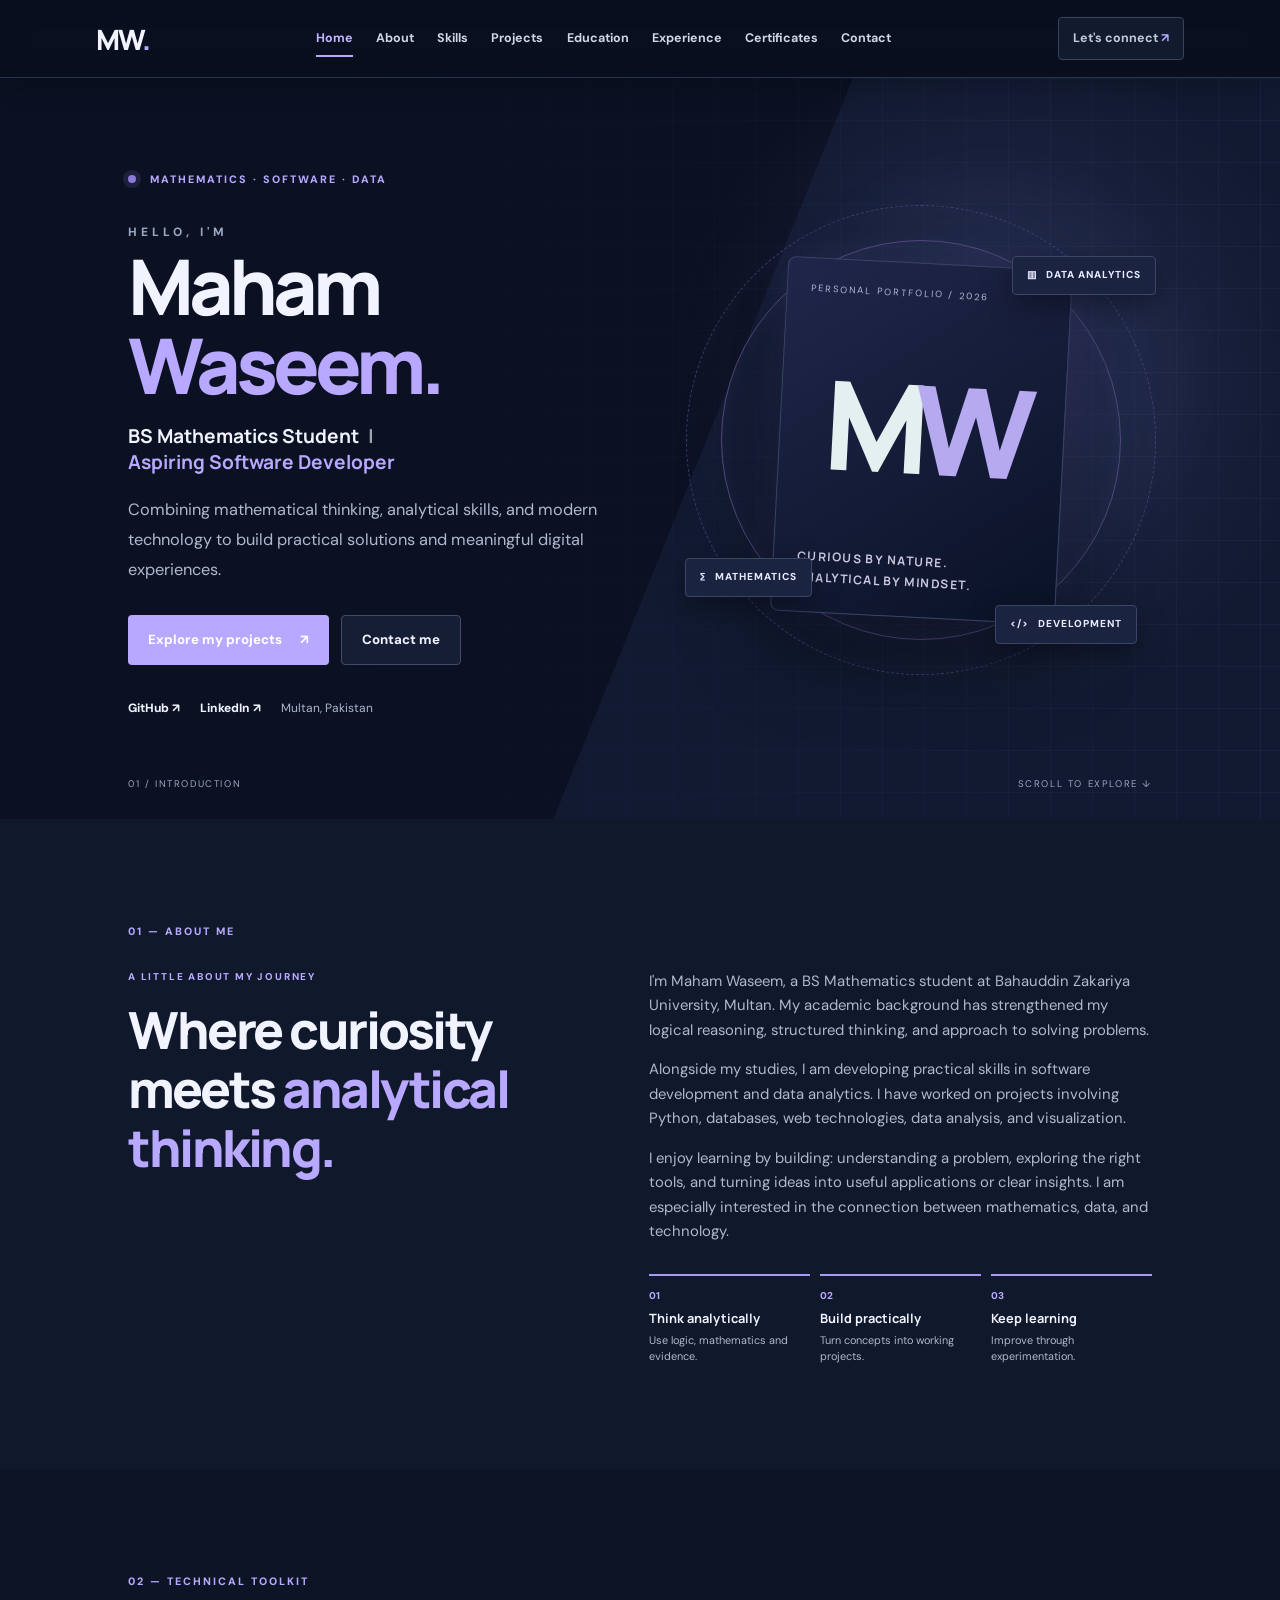
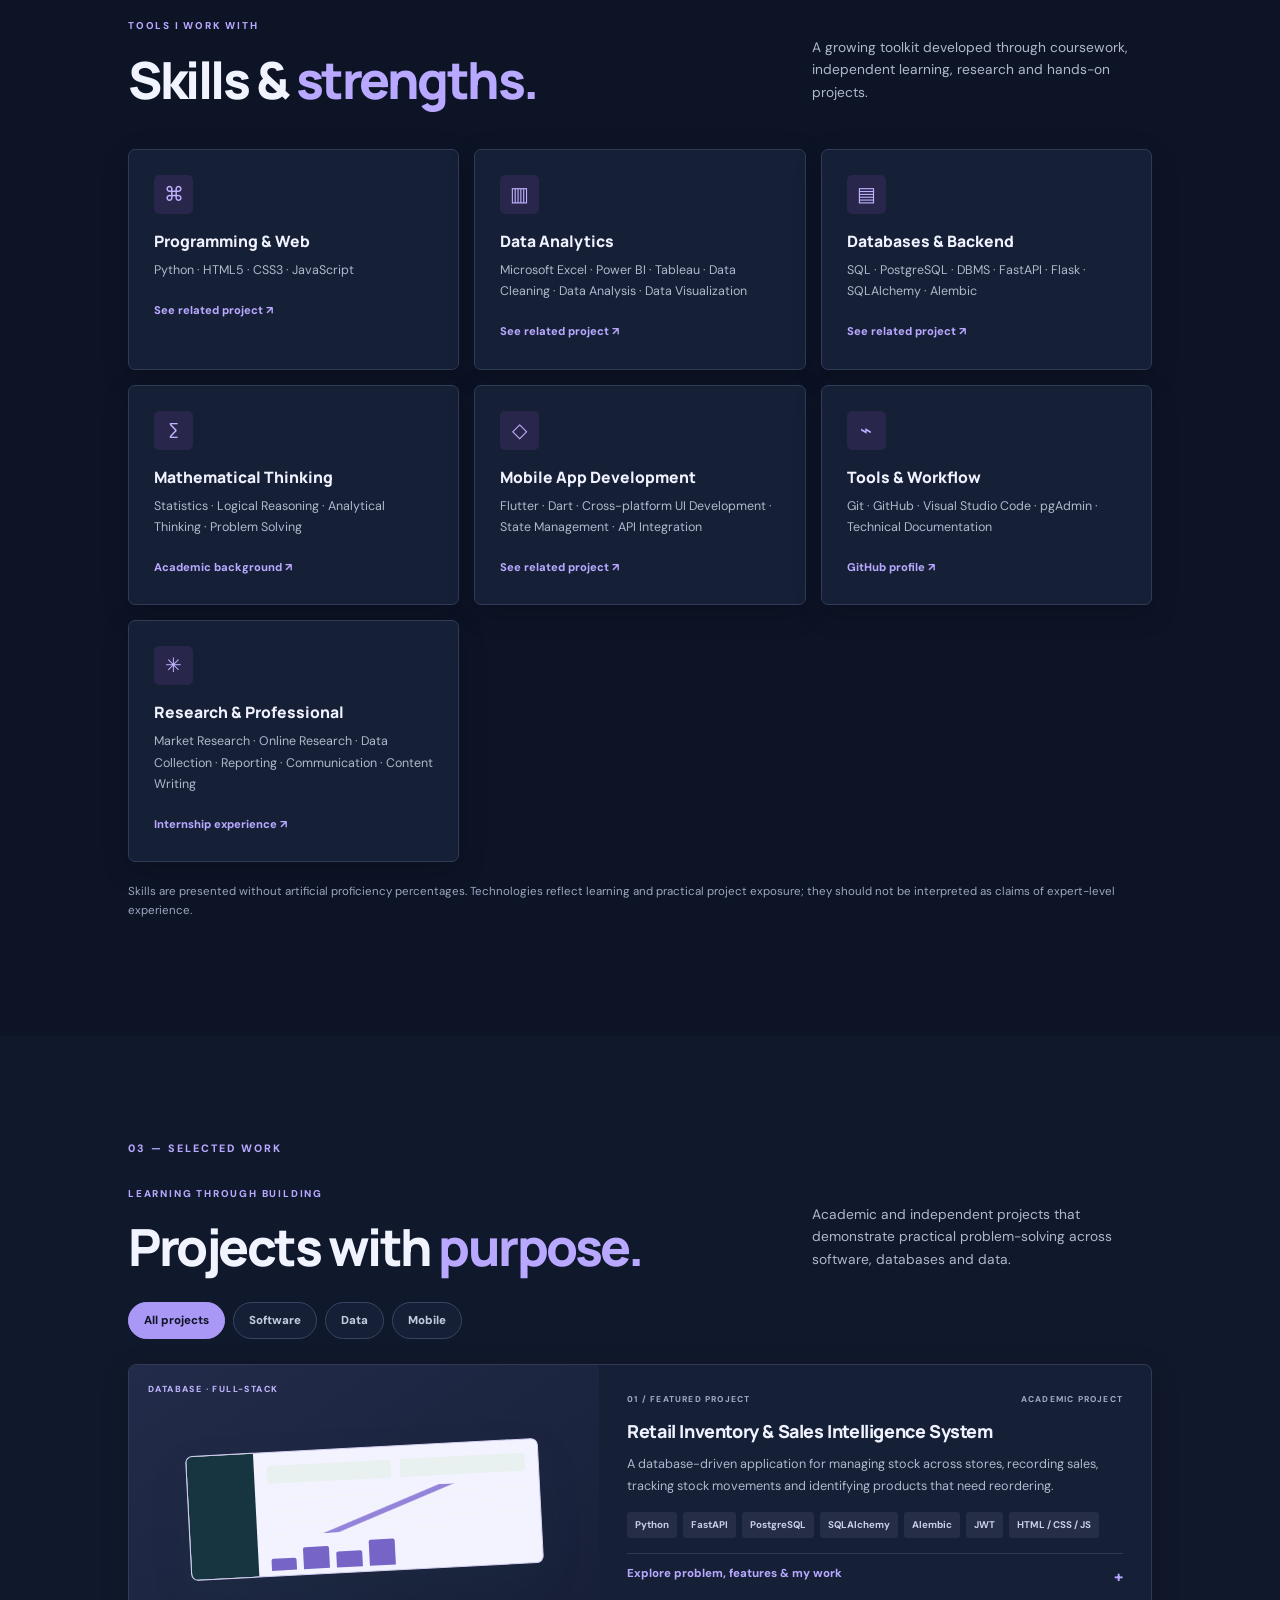
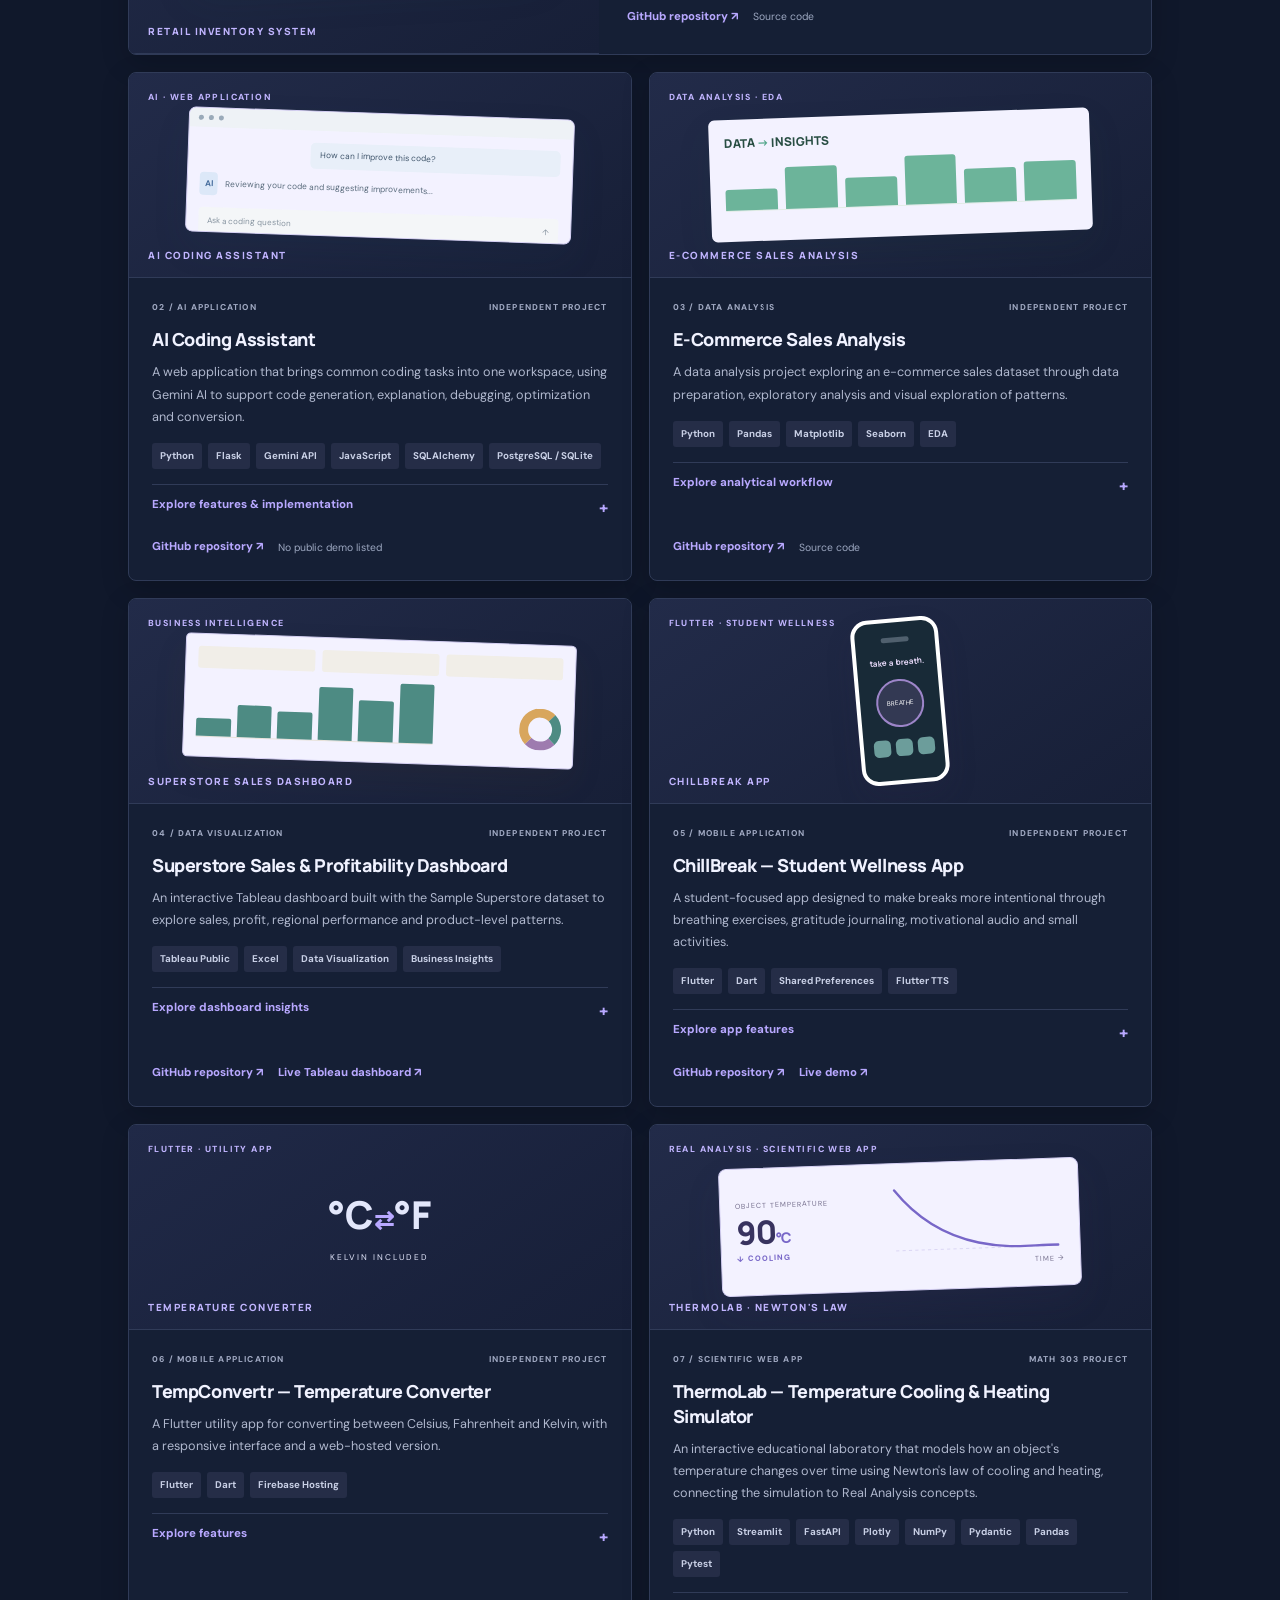
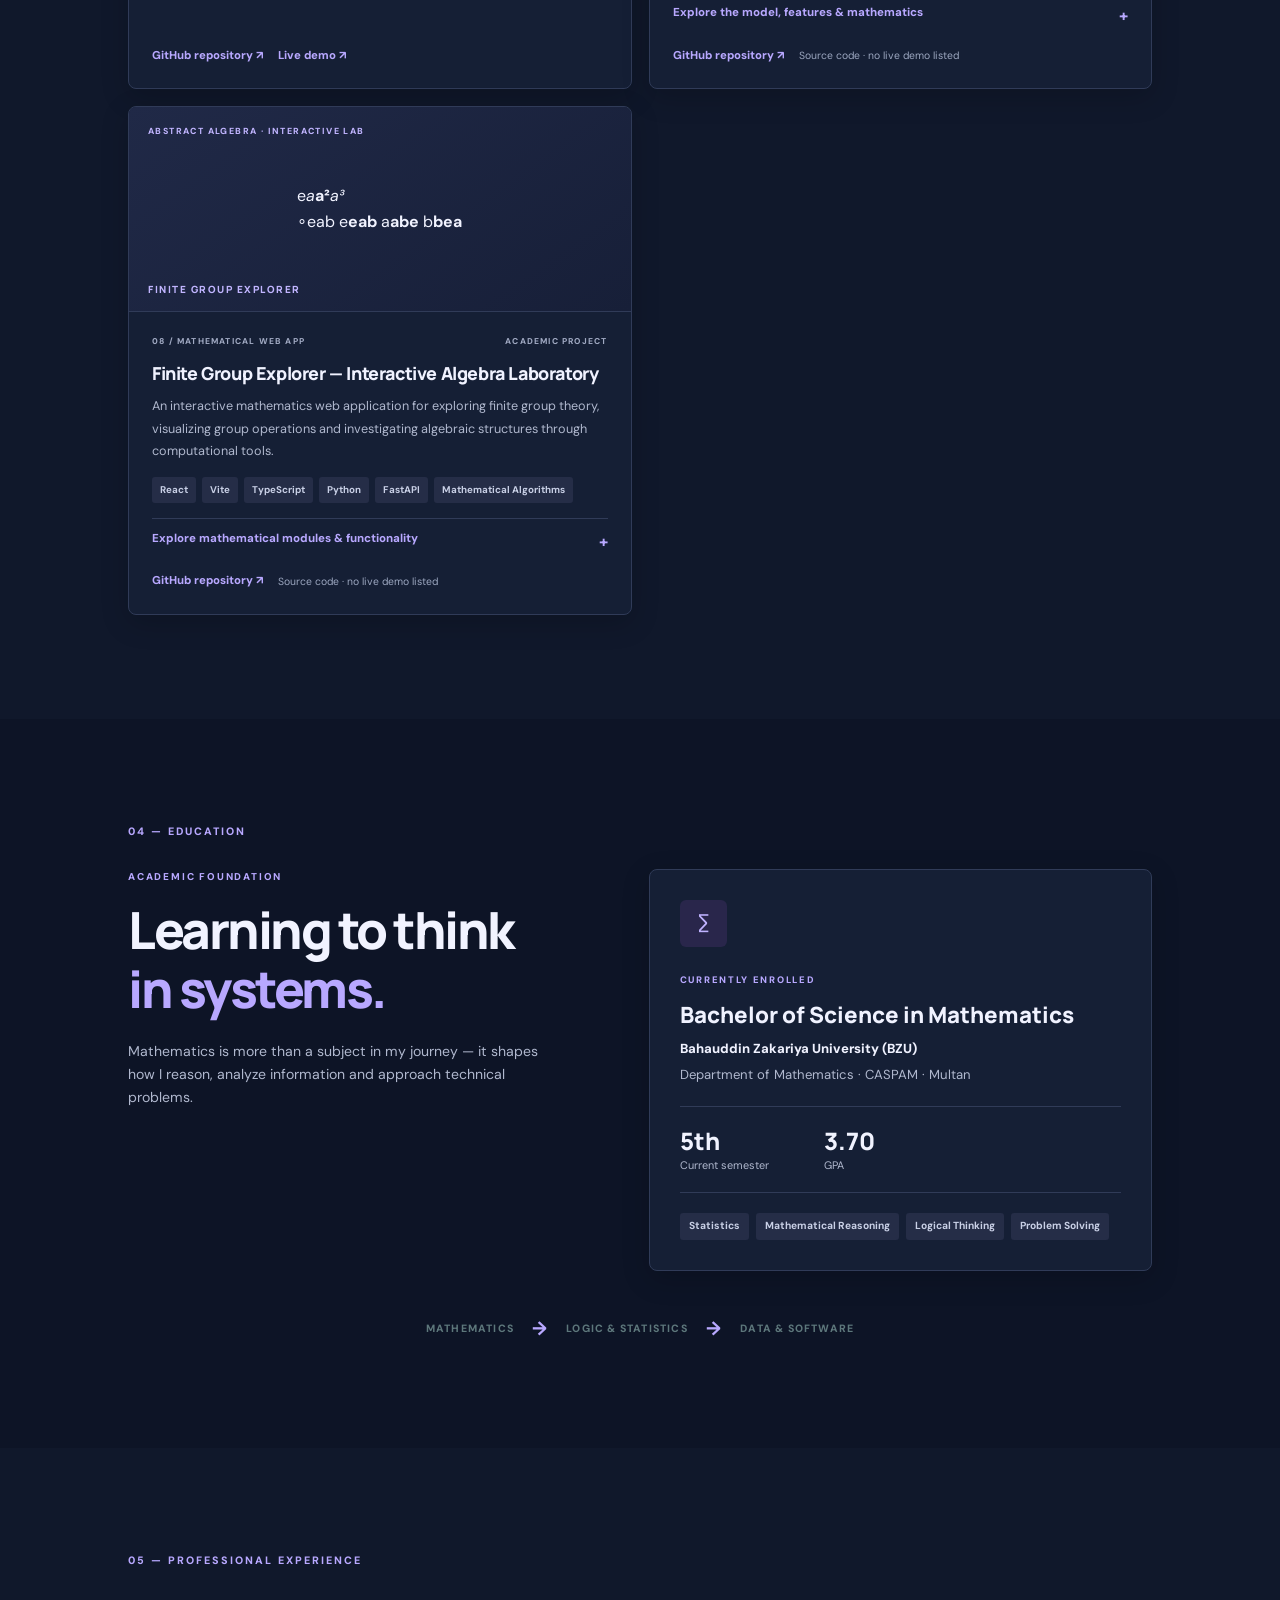
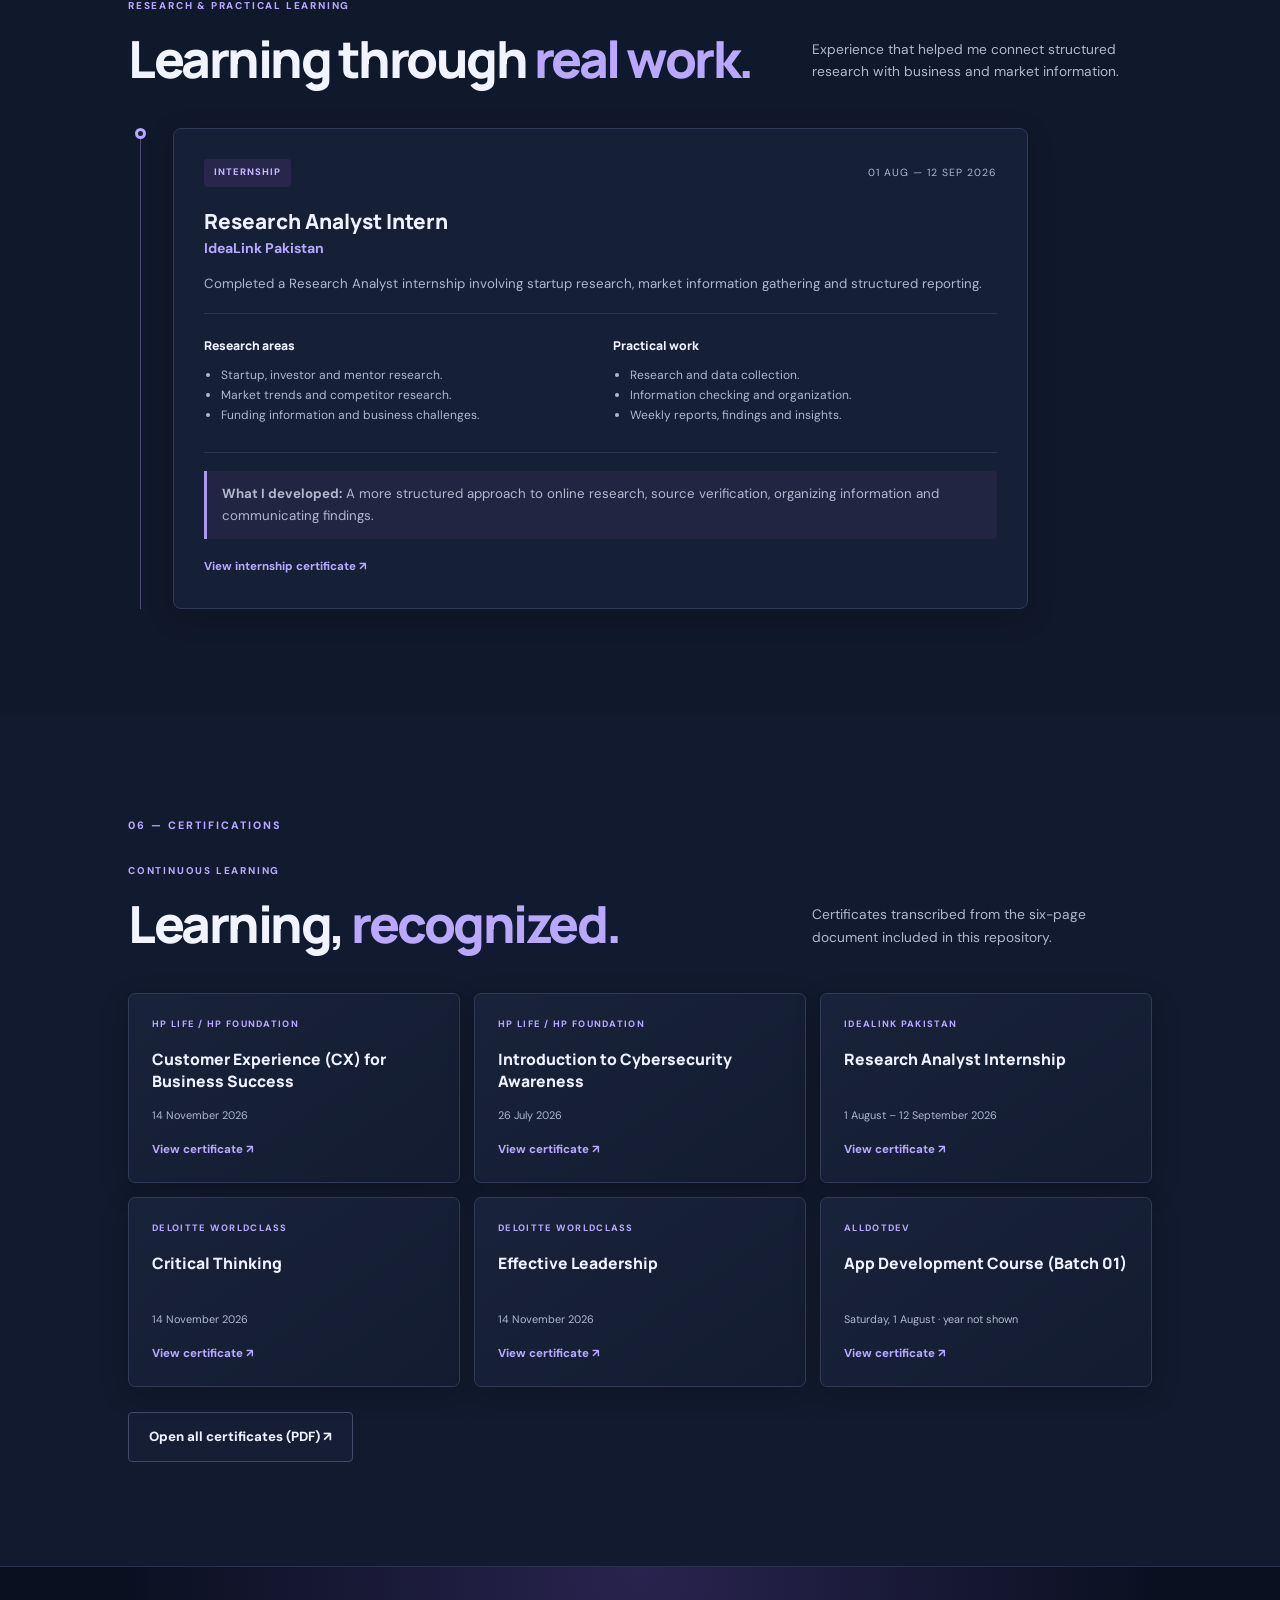
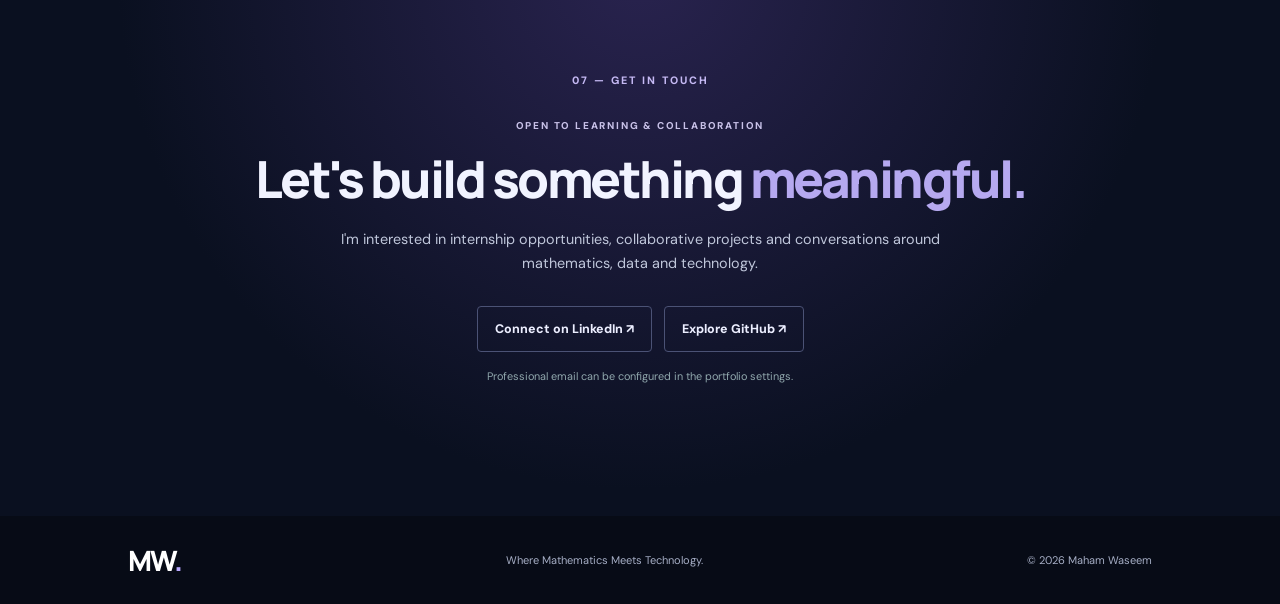
==== commit d9b8d6fb: "Add Finite Group Explorer project to portfolio" ====
--- a/index.html
+++ b/index.html
@@ -167,6 +167,44 @@
             <div class="project-actions"><a class="project-link" href="https://github.com/Maham-coree/thermolab-temperature-simulator" target="_blank" rel="noopener noreferrer">GitHub repository ↗</a><span class="availability-note">Source code · no live demo listed</span></div>
           </div>
         </article>
+
+        <article class="project-card" id="project-finite-groups" data-category="software">
+          <div class="project-visual visual-groups">
+            <span class="visual-kicker">ABSTRACT ALGEBRA · INTERACTIVE LAB</span>
+            <div class="group-lab-preview">
+              <div class="group-orbit"><span>e</span><i>a</i><b>a²</b><em>a³</em></div>
+              <div class="group-table">
+                <span>∘</span><span>e</span><span>a</span><span>b</span>
+                <span>e</span><b>e</b><b>a</b><b>b</b>
+                <span>a</span><b>a</b><b>b</b><b>e</b>
+                <span>b</span><b>b</b><b>e</b><b>a</b>
+              </div>
+            </div>
+            <span class="visual-caption">FINITE GROUP EXPLORER</span>
+          </div>
+          <div class="project-content">
+            <div class="project-meta"><span>08 / MATHEMATICAL WEB APP</span><span>ACADEMIC PROJECT</span></div>
+            <h3>Finite Group Explorer — Interactive Algebra Laboratory</h3>
+            <p>An interactive mathematics web application for exploring finite group theory, visualizing group operations and investigating algebraic structures through computational tools.</p>
+            <div class="tags"><span>React</span><span>Vite</span><span>TypeScript</span><span>Python</span><span>FastAPI</span><span>Mathematical Algorithms</span></div>
+            <details class="project-details"><summary>Explore mathematical modules & functionality</summary><div>
+              <h4>Key functionality</h4>
+              <ul>
+                <li>Cyclic groups: element orders, inverses, generators and Euler's totient function.</li>
+                <li>Finite Abelian groups: direct products, classification and isomorphism comparison.</li>
+                <li>Permutation groups: cycle notation, composition, inverses, order and parity.</li>
+                <li>Dihedral groups: rotations, reflections, group operations and polygon actions.</li>
+                <li>Cayley tables with checks for identity, inverses and closure.</li>
+                <li>Real-life permutation examples, including assigning people to distinct roles.</li>
+              </ul>
+              <h4>Implementation</h4>
+              <p>A React, Vite and TypeScript frontend communicates with a Python FastAPI backend. Reusable mathematical modules perform the group computations, while the interface presents the results and visualizations. The repository documents automated tests for the math engine and API.</p>
+              <h4>Mathematics explored</h4>
+              <p>Connects abstract algebra concepts—cyclic and Abelian groups, permutations, dihedral symmetry, group operations and isomorphism—to computational experimentation.</p>
+            </div></details>
+            <div class="project-actions"><a class="project-link" href="https://github.com/Maham-coree/finite-group-explorer" target="_blank" rel="noopener noreferrer">GitHub repository ↗</a><span class="availability-note">Source code · no live demo listed</span></div>
+          </div>
+        </article>
       </div>
     </section>
 
--- a/style.css
+++ b/style.css
@@ -1,4 +1,4 @@
-:root{--ink:#172633;--muted:#667782;--paper:#f6f8fa;--white:#fff;--line:#e1e8ec;--accent:#287f86;--accent-dark:#195f66;--soft:#eaf3f3;--navy:#10232f;--navy-2:#173541;--cyan:#6bc7c5;--shadow:0 18px 48px rgba(16,35,47,.08)}
+:root{--ink:#20243a;--muted:#6e7287;--paper:#f8f8fc;--white:#fff;--line:#e6e5ef;--accent:#7867c8;--accent-dark:#5c4aa8;--soft:#f0edfb;--navy:#1c2038;--navy-2:#292d4a;--cyan:#b6a9f0;--shadow:0 18px 48px rgba(16,35,47,.08)}
 *{box-sizing:border-box}
 html{scroll-behavior:smooth;scroll-padding-top:92px}
 body{margin:0;background:var(--paper);color:var(--ink);font-family:"DM Sans",sans-serif;line-height:1.65}
@@ -6,7 +6,7 @@
 a{color:inherit;text-decoration:none}
 button{font:inherit}
 button,a{-webkit-tap-highlight-color:transparent}
-a:focus-visible,button:focus-visible,summary:focus-visible{outline:3px solid #46a9b0;outline-offset:4px;border-radius:4px}
+a:focus-visible,button:focus-visible,summary:focus-visible{outline:3px solid #9b8ae6;outline-offset:4px;border-radius:4px}
 .skip-link{position:absolute;left:12px;top:-60px;background:#fff;color:var(--ink);padding:10px 14px;z-index:100;border-radius:4px}
 .skip-link:focus{top:12px}
 .site-header{height:78px;display:flex;align-items:center;justify-content:space-between;gap:26px;padding:0 7.5%;background:rgba(255,255,255,.94);border-bottom:1px solid var(--line);position:sticky;top:0;z-index:30;backdrop-filter:blur(16px);transition:box-shadow .25s ease}
@@ -24,8 +24,8 @@
 .hero:before{content:"";position:absolute;inset:0;background-image:linear-gradient(rgba(35,92,99,.035) 1px,transparent 1px),linear-gradient(90deg,rgba(35,92,99,.035) 1px,transparent 1px);background-size:42px 42px;mask-image:linear-gradient(90deg,transparent 25%,#000 100%);pointer-events:none}
 .hero-grid{width:100%;display:grid;grid-template-columns:1.05fr .95fr;align-items:center;gap:5%;position:relative;z-index:1}
 .eyebrow,.section-kicker,.project-meta,.visual-kicker,.overline{font-size:.67rem;letter-spacing:2px;font-weight:800;color:var(--accent)}
-.status-dot{display:inline-block;width:8px;height:8px;background:#5ba99b;border-radius:50%;margin-right:9px;box-shadow:0 0 0 5px rgba(91,169,155,.12)}
-.hero-intro{font-size:.75rem;font-weight:800;letter-spacing:4px;color:#7d8d95;margin:35px 0 4px}
+.status-dot{display:inline-block;width:8px;height:8px;background:#8c7ad7;border-radius:50%;margin-right:9px;box-shadow:0 0 0 5px rgba(140,122,215,.14)}
+.hero-intro{font-size:.75rem;font-weight:800;letter-spacing:4px;color:#81839a;margin:35px 0 4px}
 .hero h1{font:800 clamp(3.3rem,6vw,5.8rem)/1.02 "Manrope",sans-serif;letter-spacing:-5px;margin:0 0 19px}
 .hero h1 span,.section h2 span,.contact-section h2 span{color:var(--accent)}
 .hero-role{font:700 clamp(1rem,1.5vw,1.2rem) "Manrope",sans-serif;margin:0 0 20px}
@@ -42,13 +42,13 @@
 .hero-monogram{width:285px;height:355px;background:linear-gradient(145deg,#183541,#0d202b);color:white;border:1px solid rgba(255,255,255,.12);border-radius:8px;padding:23px;display:flex;flex-direction:column;justify-content:space-between;box-shadow:0 32px 75px rgba(15,39,49,.22);transform:rotate(3deg);z-index:2;animation:cardFloat 7s ease-in-out infinite}
 .monogram-label{font-size:.58rem;letter-spacing:2px;color:#9db8bd}
 .hero-monogram strong{font:800 7.7rem "Manrope",sans-serif;letter-spacing:-16px;text-align:center;color:#e4f0ef}
-.hero-monogram strong span{color:#6dc1bd}
-.monogram-caption{font:700 .75rem/1.8 "Manrope",sans-serif;letter-spacing:1.5px;color:#b5c9ca}
-.math-orbit{position:absolute;width:400px;height:400px;border:1px solid #b8d0cf;border-radius:50%;animation:orbitDrift 20s ease-in-out infinite alternate}
+.hero-monogram strong span{color:#b6a9f0}
+.monogram-caption{font:700 .75rem/1.8 "Manrope",sans-serif;letter-spacing:1.5px;color:#cbc7df}
+.math-orbit{position:absolute;width:400px;height:400px;border:1px solid #c9c2e8;border-radius:50%;animation:orbitDrift 20s ease-in-out infinite alternate}
 .orbit-b{width:470px;height:470px;border-style:dashed;opacity:.7;animation-direction:alternate-reverse}
 .float-chip{position:absolute;background:#fff;padding:10px 14px;border:1px solid var(--line);box-shadow:0 10px 26px rgba(23,38,51,.1);border-radius:4px;font-size:.63rem;font-weight:800;letter-spacing:1px;z-index:3;animation:tagFloat 6s ease-in-out infinite}
 .chip-data{top:46px;right:-4px}.chip-math{bottom:73px;left:-5px;animation-delay:-2s}.chip-code{bottom:26px;right:15px;animation-delay:-4s}
-.hero-foot{position:absolute;bottom:27px;left:10%;right:10%;display:flex;justify-content:space-between;color:#84939a;font-size:.6rem;letter-spacing:1.6px}
+.hero-foot{position:absolute;bottom:27px;left:10%;right:10%;display:flex;justify-content:space-between;color:#85869b;font-size:.6rem;letter-spacing:1.6px}
 .hero-foot a:hover{color:var(--accent)}
 .section-kicker{margin-bottom:28px}
 .section h2,.contact-section h2{font:800 clamp(2.15rem,4vw,3.55rem)/1.15 "Manrope",sans-serif;letter-spacing:-2.5px;margin:0}
@@ -62,12 +62,12 @@
 .about-principles article span{font-size:.62rem;color:var(--accent);font-weight:800}
 .about-principles strong{font:700 .8rem "Manrope";color:var(--ink)}
 .about-principles small{font-size:.68rem;line-height:1.5}
-.skills-section{background:#f1f5f6}
+.skills-section{background:#f2f1f8}
 .section-heading{display:flex;align-items:end;justify-content:space-between;gap:25px;margin-bottom:40px}
 .section-heading p:not(.overline){color:var(--muted);font-size:.86rem;max-width:340px;margin:0 0 5px}
 .skill-grid{display:grid;grid-template-columns:repeat(3,minmax(0,1fr));gap:15px}
 .skill-card{background:#fff;border:1px solid var(--line);padding:25px;border-radius:7px;min-height:205px;transition:transform .25s,box-shadow .25s,border-color .25s}
-.skill-card:hover,.cert-card:hover{transform:translateY(-4px);box-shadow:var(--shadow);border-color:#bcd6d4}
+.skill-card:hover,.cert-card:hover{transform:translateY(-4px);box-shadow:var(--shadow);border-color:#d0c9ee}
 .skill-icon{width:39px;height:39px;border-radius:5px;background:var(--soft);color:var(--accent);display:grid;place-items:center;font-size:1.25rem}
 .skill-card h3,.cert-card h3{font:800 .98rem "Manrope";margin:16px 0 8px}
 .skill-card p{font-size:.78rem;color:var(--muted);margin:0 0 15px;line-height:1.7}
@@ -79,19 +79,19 @@
 .filter-button:hover,.filter-button.is-selected{background:var(--navy);color:#fff;border-color:var(--navy)}
 .project-grid{display:grid;grid-template-columns:repeat(2,minmax(0,1fr));gap:17px;align-items:stretch}
 .project-card{min-width:0;display:flex;flex-direction:column;border:1px solid var(--line);border-radius:8px;background:#fff;overflow:hidden;transition:transform .25s,box-shadow .25s,border-color .25s}
-.project-card:hover{transform:translateY(-4px);box-shadow:var(--shadow);border-color:#bfd5d4}
+.project-card:hover{transform:translateY(-4px);box-shadow:var(--shadow);border-color:#d0c9ee}
 .project-card[hidden]{display:none}
 .featured-project{grid-column:1/-1;display:grid;grid-template-columns:.92fr 1.08fr}
-.project-visual{height:205px;position:relative;overflow:hidden;display:flex;align-items:center;justify-content:center;background:#e9f1f2}
+.project-visual{height:205px;position:relative;overflow:hidden;display:flex;align-items:center;justify-content:center;background:#f0eef8}
 .featured-project .project-visual{height:auto;min-height:100%;grid-row:1}
-.visual-kicker{position:absolute;top:17px;left:19px;font-size:.55rem;letter-spacing:1.4px;color:#56747a;z-index:2}
-.visual-caption{position:absolute;bottom:15px;left:19px;font:800 .62rem "Manrope";letter-spacing:1.5px;color:#45636a}
+.visual-kicker{position:absolute;top:17px;left:19px;font-size:.55rem;letter-spacing:1.4px;color:#696887;z-index:2}
+.visual-caption{position:absolute;bottom:15px;left:19px;font:800 .62rem "Manrope";letter-spacing:1.5px;color:#5c5b7c}
 .visual-inventory{background:linear-gradient(145deg,#eaf2f2,#d9e8e8)}
-.visual-dashboard{width:75%;height:125px;background:#fff;border:1px solid #c8d9d9;border-radius:7px;display:flex;overflow:hidden;box-shadow:0 18px 40px #23454b20;transform:rotate(-3deg)}
+.visual-dashboard{width:75%;height:125px;background:#fff;border:1px solid #d8d2ed;border-radius:7px;display:flex;overflow:hidden;box-shadow:0 18px 40px #23454b20;transform:rotate(-3deg)}
 .dash-sidebar{width:19%;background:#173541}
 .dash-content{flex:1;padding:13px;display:grid;grid-template-columns:1fr 1fr;gap:9px}
-.dash-content i{height:18px;background:#e9f0f0;border-radius:3px}.dash-chart{grid-column:1/-1;height:43px;background:linear-gradient(160deg,transparent 45%,#6bb7b1 46%,#6bb7b1 49%,transparent 50%),repeating-linear-gradient(0deg,#eef3f3 0 1px,transparent 1px 12px);border-radius:3px}
-.dash-bars{display:flex;align-items:end;gap:7px;height:26px}.dash-bars b{flex:1;background:#5a9d9b;border-radius:2px 2px 0 0}.dash-bars b:nth-child(1){height:45%}.dash-bars b:nth-child(2){height:85%}.dash-bars b:nth-child(3){height:60%}.dash-bars b:nth-child(4){height:100%}
+.dash-content i{height:18px;background:#e9f0f0;border-radius:3px}.dash-chart{grid-column:1/-1;height:43px;background:linear-gradient(160deg,transparent 45%,#9484d9 46%,#9484d9 49%,transparent 50%),repeating-linear-gradient(0deg,#eef3f3 0 1px,transparent 1px 12px);border-radius:3px}
+.dash-bars{display:flex;align-items:end;gap:7px;height:26px}.dash-bars b{flex:1;background:#7665c6;border-radius:2px 2px 0 0}.dash-bars b:nth-child(1){height:45%}.dash-bars b:nth-child(2){height:85%}.dash-bars b:nth-child(3){height:60%}.dash-bars b:nth-child(4){height:100%}
 .visual-ai{background:linear-gradient(145deg,#e9eff8,#dce7f2)}
 .ai-window{width:77%;height:125px;background:#fff;border:1px solid #c9d5e2;border-radius:7px;box-shadow:0 16px 35px #273d5c1c;overflow:hidden;transform:rotate(2deg)}
 .ai-window-top{height:19px;background:#eef2f6;display:flex;gap:5px;align-items:center;padding:0 9px}.ai-window-top i{width:5px;height:5px;background:#9aaab9;border-radius:50%}
@@ -131,7 +131,7 @@
 .project-actions{display:flex;align-items:center;gap:15px;flex-wrap:wrap;margin-top:auto;padding-top:17px}
 .project-link{font-size:.71rem;font-weight:800;color:var(--accent)}.project-link:hover{text-decoration:underline}
 .availability-note{font-size:.65rem;color:#8a989e}
-.education-section{background:#f0f5f5}
+.education-section{background:#f2f1f8}
 .education-note{max-width:410px;color:var(--muted);font-size:.88rem;margin-top:22px}
 .education-card{background:#fff;border:1px solid var(--line);border-radius:8px;padding:30px;box-shadow:0 10px 30px rgba(16,35,47,.04)}
 .education-icon{width:47px;height:47px;background:var(--soft);color:var(--accent);display:grid;place-items:center;border-radius:6px;font-size:1.5rem;margin-bottom:18px}
@@ -166,16 +166,16 @@
 .cert-card small{font-size:.68rem;color:var(--muted);margin-bottom:14px}
 .cert-card>a{margin-top:auto}
 .cert-download{margin-top:25px}
-.contact-section{background:radial-gradient(circle at 50% 0%,#244b57 0,#10232f 55%);color:#fff;text-align:center;padding-top:105px;padding-bottom:100px}
-.contact-section .section-kicker{color:#91c8c2}.contact-section .overline{color:#a9c7c6}
-.contact-section h2{max-width:780px;margin:auto}.contact-section h2 span{color:#72c7c1}
+.contact-section{background:radial-gradient(circle at 50% 0%,#39345f 0,#1c2038 55%);color:#fff;text-align:center;padding-top:105px;padding-bottom:100px}
+.contact-section .section-kicker{color:#c5b9f4}.contact-section .overline{color:#c8c1e8}
+.contact-section h2{max-width:780px;margin:auto}.contact-section h2 span{color:#b6a9f0}
 .contact-section>p:not(.overline){max-width:610px;margin:20px auto 30px;color:#bdcbd0;font-size:.9rem}
 .contact-links{display:flex;justify-content:center;gap:12px;flex-wrap:wrap}
 .contact-links a{border:1px solid #526a72;padding:12px 17px;border-radius:4px;font-size:.78rem;font-weight:800;transition:.2s}
 .contact-links a:hover{background:var(--accent);border-color:var(--accent)}
 .email-note{font-size:.68rem!important;color:#91a8ad!important;margin-top:16px!important}
 [hidden]{display:none!important}
-footer{padding:25px 10%;display:flex;justify-content:space-between;align-items:center;gap:15px;background:#0c1c26;color:#9eafb4;font-size:.69rem}
+footer{padding:25px 10%;display:flex;justify-content:space-between;align-items:center;gap:15px;background:#13162a;color:#aaa8bd;font-size:.69rem}
 footer .brand{color:#fff}
 @keyframes cardFloat{0%,100%{transform:translateY(0) rotate(3deg)}50%{transform:translateY(-10px) rotate(1.5deg)}}
 @keyframes tagFloat{0%,100%{transform:translateY(0)}50%{transform:translateY(-7px)}}
@@ -192,8 +192,147 @@
 .skill-grid,.project-grid,.cert-grid{grid-template-columns:1fr}.featured-project{grid-column:auto}.section-heading{display:block;margin-bottom:30px}.section-heading p:not(.overline){margin-top:13px}.project-visual{height:190px}.project-content,.featured-project .project-content{padding:21px}.project-meta{font-size:.49rem}.experience-card{padding:22px}.experience-work{grid-template-columns:1fr;gap:8px}.education-card{padding:23px}.education-meta{gap:35px}.math-connection{gap:9px;font-size:.55rem}.contact-links{flex-direction:column;align-items:stretch}.contact-links a{text-align:center}footer{padding:22px 6%;flex-wrap:wrap}footer span:nth-child(2){order:3;width:100%}
 }
 @media(prefers-reduced-motion:reduce){*,*::before,*::after{scroll-behavior:auto!important;animation-duration:.01ms!important;animation-iteration-count:1!important;transition-duration:.01ms!important}}
-::selection{background:#cce5e2;color:#10232f}
+::selection{background:#cce5e2;color:#1c2038}
 
 
 /* Standalone Vercel 404 page */
 .not-found{min-height:100vh;display:flex;flex-direction:column;align-items:flex-start;justify-content:center;max-width:760px;margin:auto;padding:8vw}.not-found h1{font:800 clamp(2.5rem,7vw,4.8rem)/1.08 "Manrope",sans-serif;letter-spacing:-3px;color:var(--ink);margin:8px 0 16px}.not-found p:not(.overline){color:var(--muted);margin:0 0 28px}
+
+
+/* ThermoLab project preview */
+.visual-thermolab{background:linear-gradient(145deg,#eeecfb,#dcd8f3)}
+.thermolab-visual{width:78%;max-width:360px;min-height:128px;display:grid;grid-template-columns:.9fr 1.1fr;align-items:center;gap:10px;padding:15px;background:#fff;border:1px solid #d9d3f0;border-radius:8px;box-shadow:0 16px 34px rgba(57,52,95,.14);transform:rotate(-2deg)}
+.thermo-readout{display:flex;flex-direction:column;gap:4px;color:#38335f}
+.thermo-readout small,.thermo-curve small{font-size:.45rem;letter-spacing:1px;color:#77718f}
+.thermo-readout strong{font:800 2rem/1 "Manrope",sans-serif;letter-spacing:-1px}
+.thermo-readout strong span{font-size:.9rem;color:#7867c8}
+.thermo-readout em{font-style:normal;font-size:.48rem;font-weight:800;letter-spacing:1px;color:#7867c8}
+.thermo-curve{color:#7867c8;min-width:0}
+.thermo-curve svg{width:100%;display:block;overflow:visible}
+.thermo-curve small{display:block;text-align:right}
+
+
+/* MIDNIGHT NAVY EDITION — full dark interface, not a light page with lavender accents */
+:root{
+  color-scheme:dark;
+  --ink:#f1f3ff;
+  --muted:#b0b8ce;
+  --paper:#0b1020;
+  --white:#151d32;
+  --line:#2b3550;
+  --accent:#b8a8ff;
+  --accent-dark:#9b87f5;
+  --soft:#252443;
+  --navy:#080d1b;
+  --navy-2:#111a30;
+  --cyan:#b8a8ff;
+  --shadow:0 20px 50px rgba(0,0,0,.28);
+}
+html,body{background:#0b1020;color:#f1f3ff}
+body{background:var(--paper);color:var(--ink)}
+.site-header{background:rgba(10,15,30,.94);border-color:#29334d;box-shadow:0 8px 28px rgba(0,0,0,.2)}
+.site-header.is-scrolled{box-shadow:0 10px 34px rgba(0,0,0,.34)}
+.primary-navigation a,.header-cta{color:#c2c9dc}
+.header-cta{border-color:#39435e;background:#121a2e}
+.hero{background:radial-gradient(circle at 78% 40%,rgba(143,124,226,.16),transparent 30%),linear-gradient(112deg,#0b1122 54%,#111a31 54%)}
+.hero:before{background-image:linear-gradient(rgba(174,160,255,.055) 1px,transparent 1px),linear-gradient(90deg,rgba(174,160,255,.055) 1px,transparent 1px)}
+.hero-intro,.hero-foot{color:#9ba6c1}
+.lead,.about-text,.section-heading p:not(.overline),.skill-card p,.project-content>p,.project-details>div,.education-note,.education-card p,.experience-card>p,.experience-work ul,.cert-card small{color:var(--muted)}
+.social-row{color:#aeb7ce}.social-row a{color:#f1f3ff}
+.btn.secondary{background:#151e34;border-color:#414b68;color:#f0f2ff}
+.btn.secondary:hover{background:#252443;border-color:var(--accent);color:var(--accent)}
+.profile-card,.hero-monogram{background:linear-gradient(145deg,#20264a,#0a1226);border-color:#394366;box-shadow:0 30px 75px rgba(0,0,0,.45)}
+.monogram{color:#e6e2ff}.card-top,.card-bottom small,.monogram-label{color:#b2b8d4}
+.orbit,.math-orbit{border-color:#554c83}.floating-tag,.float-chip{background:#1a2340;color:#e8eaff;border-color:#3b4566;box-shadow:0 10px 28px rgba(0,0,0,.35)}
+.about-section,.projects-section,.experience-section{background:#10182b}
+.skills-section,.education-section{background:#0d1426}
+.certifications-section{background:#111a2e}
+.section h2,.contact-section h2{color:#f1f3ff}
+.about-principles strong,.skill-card h3,.cert-card h3,.project-content h3,.project-details h4,.education-card h3,.education-card .institution,.experience-card h3,.experience-work strong{color:#f0f2ff}
+.about-principles article{border-color:#a998f5}
+.skill-card,.project-card,.education-card,.experience-card,.cert-card{background:#151f35;border-color:#303b58;box-shadow:0 8px 28px rgba(0,0,0,.18)}
+.skill-card:hover,.cert-card:hover,.project-card:hover{border-color:#7668b7;box-shadow:0 20px 42px rgba(0,0,0,.34)}
+.skill-icon,.education-icon{background:#29264b;color:#c0b3ff}
+.project-filters .filter-button{background:#151f35;border-color:#3a4563;color:#c4cbe0}
+.filter-button:hover,.filter-button.is-selected{background:#a998f5;color:#101528;border-color:#a998f5}
+.project-card{overflow:hidden}
+.project-meta{color:#a0a9c2}
+.project-details{border-color:#303b58}
+.project-details h4{color:#e9eaff}
+.tags span,.education-topics span{background:#252d47;color:#c9d0e6}
+.project-number{background:#29264b;color:#c4b6ff}
+.availability-note,.subtle-note{color:#9ca7c0}
+.education-meta{border-color:#303b58}
+.experience-card .pill{background:#29264b;color:#c4b6ff}
+.timeline-marker:before{background:#514a78}.timeline-marker span{background:#151f35}
+.learning-outcome{background:#222541;border-left-color:#aa99f5;color:#d5d9ec}
+.cert-card{background:linear-gradient(145deg,#18223a,#131c30)}
+.contact-section{background:radial-gradient(circle at 50% 0%,#29234f 0,#0a1020 62%);border-top:1px solid #29334d}
+.contact-section>p:not(.overline){color:#c0c7db}
+.contact-links a{border-color:#4b5275;color:#eceeff}
+.contact-links a:hover{background:#a998f5;border-color:#a998f5;color:#101528}
+footer{background:#070b16;border-color:#252e47;color:#a6aec5}
+footer .brand{color:#fff}
+::selection{background:#8f7ce2;color:#080d1b}
+.skip-link{background:#f1f3ff;color:#0b1020}
+.not-found{color:#f1f3ff}
+.not-found h1{color:#f1f3ff}
+.menu-toggle{background:#151f35;border-color:#39435e}
+.menu-toggle span{background:#f1f3ff}
+.primary-navigation.is-open{background:#10182b;border-color:#303b58;box-shadow:0 18px 28px rgba(0,0,0,.4)}
+.primary-navigation a{color:#d0d6e8}
+.primary-navigation a:hover,.primary-navigation a.is-active{color:#c2b5ff}
+.primary-navigation a{border-color:#29344e}
+/* Keep the project mini-previews legible while harmonizing them with the dark interface. */
+.project-visual{background:linear-gradient(145deg,#202947,#171f38);border-bottom:1px solid #303b58}
+.visual-inventory,.visual-ai,.visual-data,.visual-tableau,.visual-chill,.visual-thermolab{background:linear-gradient(145deg,#222b49,#171f37)}
+.visual-kicker,.visual-caption{color:#c1b5ff}
+.visual-temp{color:#e3e7fb}
+.thermolab-visual,.visual-dashboard,.ai-window,.data-visual,.tableau-visual{background:#f3f2ff;border-color:#d5d0f3}
+@media(prefers-reduced-motion:reduce){*{scroll-behavior:auto!important}}
+
+
+/* MOTION EXPERIENCE — cinematic, lightweight and accessible */
+html{scroll-behavior:smooth}
+.site-header:after{content:"";position:absolute;left:0;bottom:-1px;height:2px;width:var(--scroll-progress,0%);background:linear-gradient(90deg,#8e7bff,#70d9ff);box-shadow:0 0 14px rgba(142,123,255,.65);transition:width .08s linear}
+.hero{isolation:isolate}
+.hero:after{content:"";position:absolute;width:480px;height:480px;right:4%;top:8%;border-radius:50%;background:radial-gradient(circle,rgba(153,132,255,.14),rgba(103,196,255,.045) 42%,transparent 70%);filter:blur(8px);pointer-events:none;z-index:-1;animation:nebulaPulse 9s ease-in-out infinite alternate}
+.hero-copy>*{animation:heroEnter .8s both;animation-delay:calc(var(--hero-order,0)*110ms)}
+.hero-copy .eyebrow{--hero-order:0}.hero-copy .hero-intro{--hero-order:1}.hero-copy h1{--hero-order:2}.hero-copy .hero-role{--hero-order:3}.hero-copy .lead{--hero-order:4}.hero-copy .hero-actions{--hero-order:5}.hero-copy .social-row{--hero-order:6}
+.hero-art{animation:heroArtEnter 1.1s cubic-bezier(.2,.8,.2,1) both}
+.hero-monogram{box-shadow:0 30px 90px rgba(0,0,0,.48),0 0 45px rgba(157,139,255,.12);transition:box-shadow .4s ease}
+.hero-art:hover .hero-monogram{box-shadow:0 38px 100px rgba(0,0,0,.55),0 0 65px rgba(157,139,255,.24)}
+.math-orbit{box-shadow:0 0 24px rgba(184,168,255,.06) inset}
+.float-chip{transition:transform .3s ease,border-color .3s ease,box-shadow .3s ease}
+.float-chip:hover{transform:translateY(-9px) scale(1.05);border-color:#9b87f5;box-shadow:0 0 24px rgba(184,168,255,.2)}
+.js-motion .reveal{opacity:0;transform:translateY(28px) scale(.985);transition:opacity .75s ease,transform .75s cubic-bezier(.2,.75,.25,1)}
+.js-motion .reveal.is-visible{opacity:1;transform:translateY(0) scale(1)}
+.js-motion .skill-card.reveal,.js-motion .project-card.reveal,.js-motion .cert-card.reveal{transition-delay:var(--reveal-delay,0ms)}
+.skill-card,.project-card,.cert-card,.education-card,.experience-card{transform-style:preserve-3d;transition:transform .35s cubic-bezier(.2,.75,.25,1),box-shadow .35s ease,border-color .35s ease}
+.skill-card:hover,.project-card:hover,.cert-card:hover,.education-card:hover,.experience-card:hover{transform:translateY(-9px) scale(1.012);box-shadow:0 24px 60px rgba(0,0,0,.38),0 0 0 1px rgba(184,168,255,.1);border-color:#8d7de0}
+.project-card{position:relative}
+.project-card:after{content:"";position:absolute;inset:0;pointer-events:none;opacity:0;background:linear-gradient(115deg,transparent 20%,rgba(197,185,255,.075) 48%,transparent 72%);transform:translateX(-100%);transition:opacity .25s}
+.project-card:hover:after{opacity:1;animation:cardSheen .9s ease}
+.project-visual>*{transition:transform .55s cubic-bezier(.2,.75,.25,1)}
+.project-card:hover .visual-dashboard,.project-card:hover .ai-window,.project-card:hover .data-visual,.project-card:hover .tableau-visual,.project-card:hover .phone-mock,.project-card:hover .thermolab-visual{transform:translateY(-5px) rotate(0deg) scale(1.035)}
+.project-card:hover .dash-bars b,.project-card:hover .data-bars i,.project-card:hover .tableau-chart b{animation:barBounce .65s ease both}
+.project-card:hover .dash-bars b:nth-child(2),.project-card:hover .data-bars i:nth-child(2),.project-card:hover .tableau-chart b:nth-child(2){animation-delay:70ms}
+.project-card:hover .dash-bars b:nth-child(3),.project-card:hover .data-bars i:nth-child(3),.project-card:hover .tableau-chart b:nth-child(3){animation-delay:140ms}
+.project-card:hover .dash-bars b:nth-child(4),.project-card:hover .data-bars i:nth-child(4),.project-card:hover .tableau-chart b:nth-child(4){animation-delay:210ms}
+.btn,.contact-links a,.header-cta,.project-link{transition:transform .25s ease,color .25s ease,background .25s ease,border-color .25s ease,box-shadow .25s ease}
+.btn.primary:hover,.contact-links a:hover{transform:translateY(-3px);box-shadow:0 10px 30px rgba(153,132,255,.24)}
+.primary-navigation a:after{transition:right .3s cubic-bezier(.2,.75,.25,1)}
+#rotating-role{display:inline-block;transition:opacity .18s ease,transform .18s ease}
+#rotating-role.role-changing{opacity:0;transform:translateY(5px)}
+@keyframes heroEnter{from{opacity:0;transform:translateY(22px)}to{opacity:1;transform:translateY(0)}}
+@keyframes heroArtEnter{from{opacity:0;transform:translateY(28px) scale(.94) rotate(2deg)}to{opacity:1;transform:translateY(0) scale(1) rotate(0)}}
+@keyframes nebulaPulse{from{transform:translate3d(-18px,8px,0) scale(.92);opacity:.55}to{transform:translate3d(18px,-12px,0) scale(1.08);opacity:1}}
+@keyframes cardSheen{0%{transform:translateX(-100%)}100%{transform:translateX(100%)}}
+@keyframes barBounce{0%,100%{filter:brightness(1)}50%{filter:brightness(1.65);transform:scaleY(1.08);transform-origin:bottom}}
+@media(max-width:820px){.hero:after{right:-30%;top:18%;width:360px;height:360px}}
+@media(hover:none){.skill-card:hover,.project-card:hover,.cert-card:hover,.education-card:hover,.experience-card:hover{transform:none}}
+@media(prefers-reduced-motion:reduce){
+ .js-motion .reveal{opacity:1!important;transform:none!important;transition:none!important}
+ .hero-copy>*,.hero-art,.hero:after{animation:none!important}
+ .project-card:hover:after{animation:none!important}
+}
